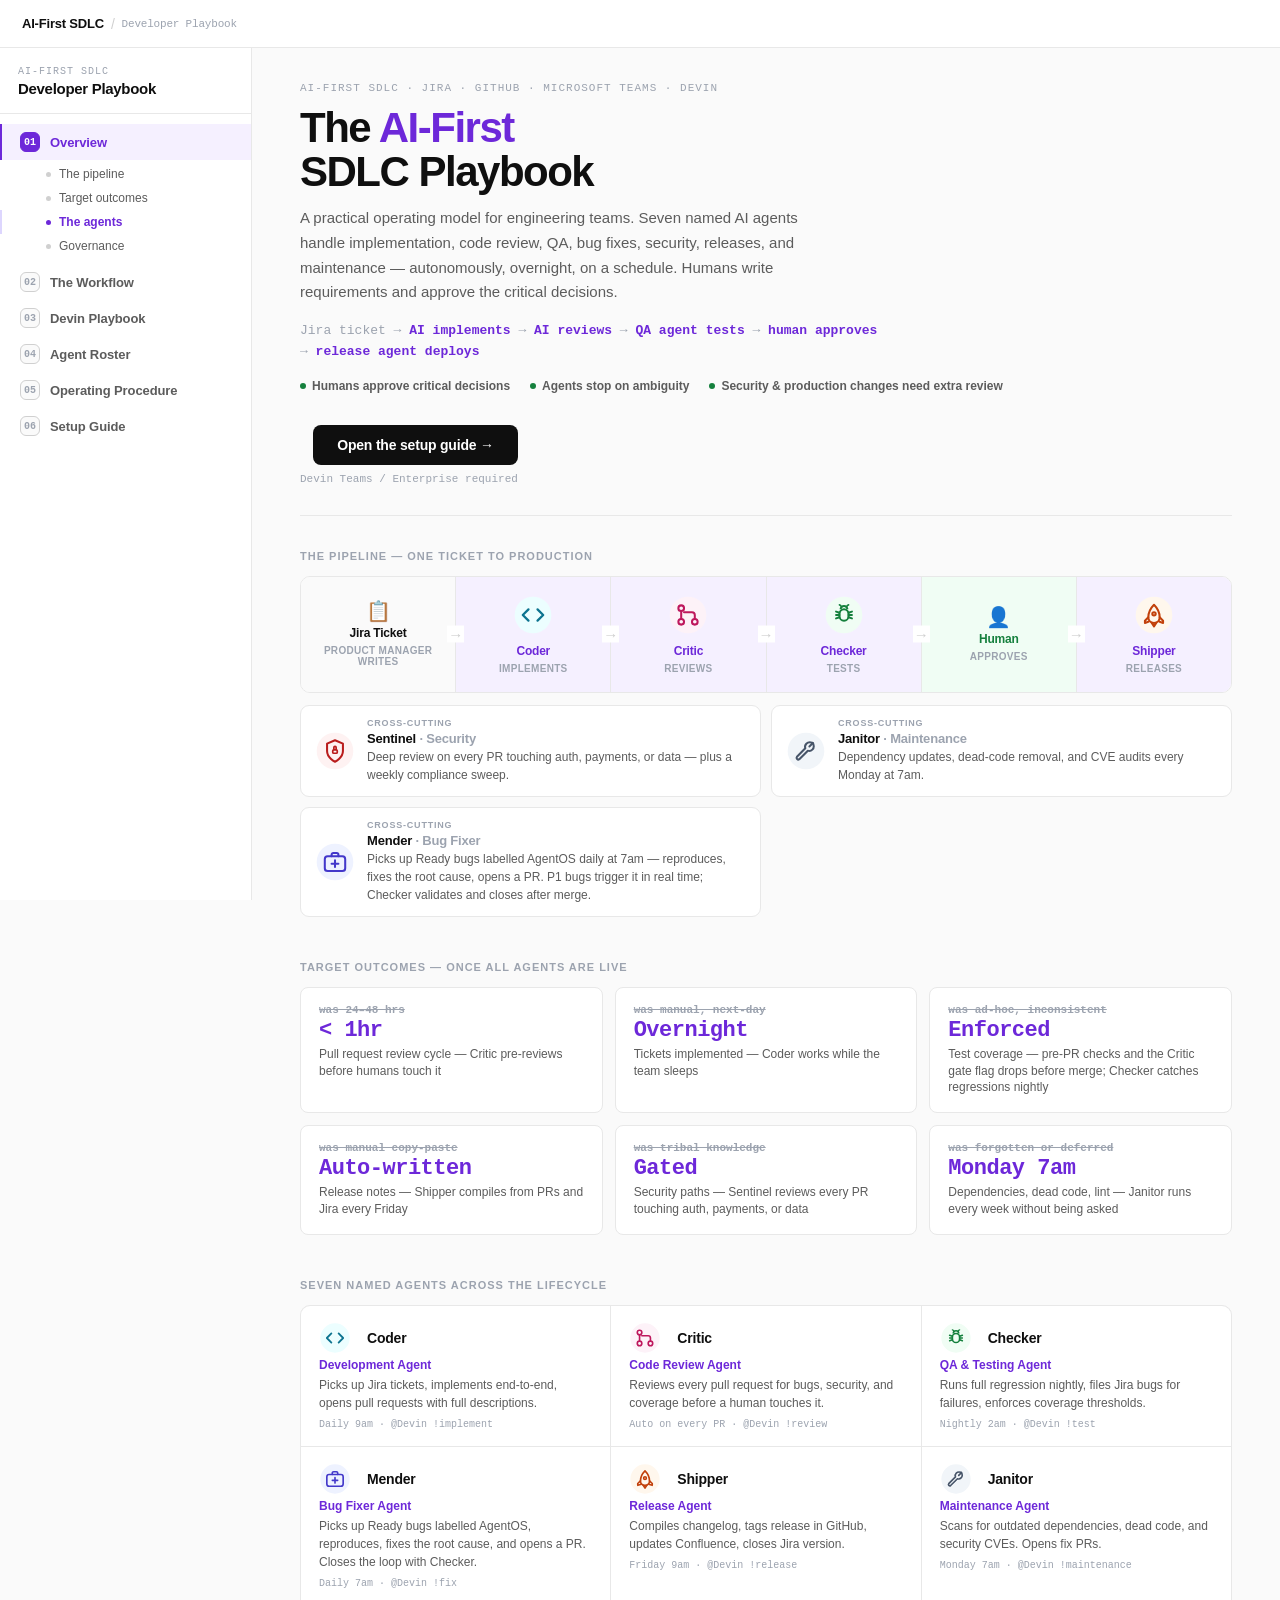
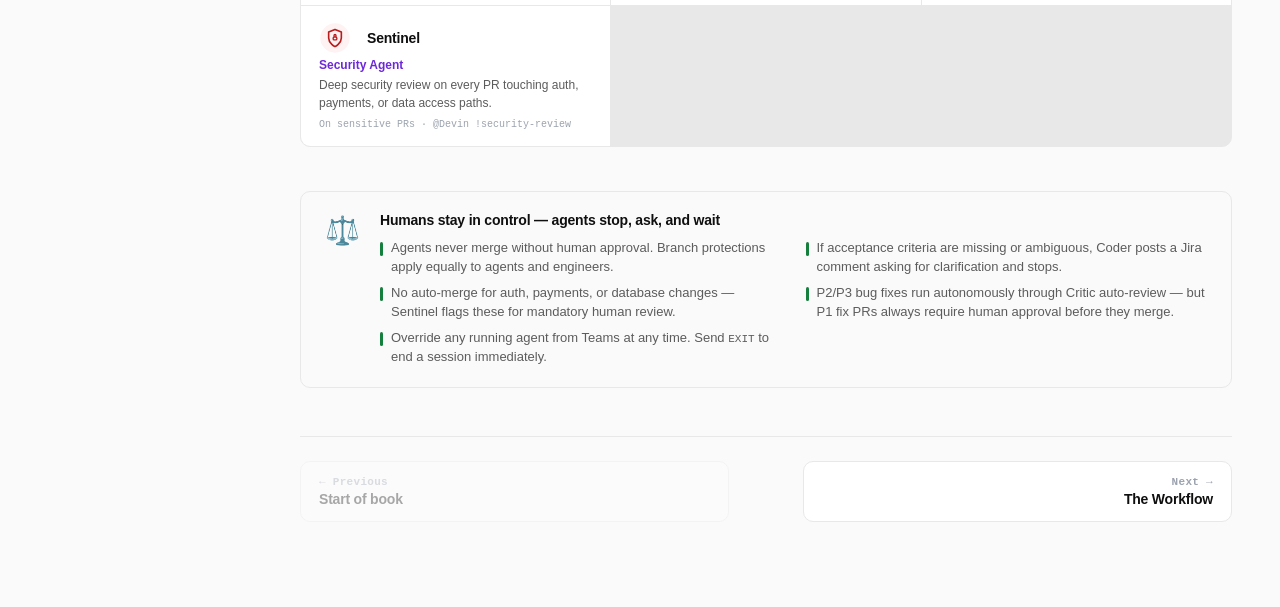
==== sdlc/index.html @ 621c5a63 "Add Mender bug-fixer agent and Checker Validator mode Adds a seventh named agent, Mender (Bug Fixer)" ====
<!DOCTYPE html>
<html lang="en">
<head>
<meta charset="utf-8">
<meta name="viewport" content="width=device-width, initial-scale=1">
<title>AI-First SDLC Playbook</title>
<meta name="description" content="AI-first SDLC playbook — a six-chapter operating guide with named AI agents: Coder, Critic, Checker, Mender, Shipper, Janitor, Sentinel. Powered by Devin and Devin Desktop (formerly Windsurf).">
<meta property="og:title" content="AI-First SDLC Playbook">
<meta property="og:type" content="website">
<meta name="theme-color" content="#0F0F0F">
<link rel="stylesheet" href="assets/book.css">
</head>
<body data-chapter="overview">
<nav class="topnav">
  <div class="topnav-inner">
    <a class="topnav-brand" href="index.html">AI-First SDLC <span class="topnav-sep">/</span> <span class="topnav-tag">Developer Playbook</span></a>
  </div>
</nav>
<aside class="booknav" id="booknav"></aside>

<main class="book-main">

  <!-- ── Hero ── -->
  <div class="lp-hero">
    <div>
      <div class="lp-eyebrow">AI-First SDLC · Jira · GitHub · Microsoft Teams · Devin</div>
      <h1 class="lp-h1">The <em>AI-First</em><br>SDLC Playbook</h1>
      <p class="lp-sub">A practical operating model for engineering teams. Seven named AI agents handle implementation, code review, QA, bug fixes, security, releases, and maintenance — autonomously, overnight, on a schedule. Humans write requirements and approve the critical decisions.</p>
      <p class="lp-flow-line">Jira ticket → <span>AI implements</span> → <span>AI reviews</span> → <span>QA agent tests</span> → <span>human approves</span> → <span>release agent deploys</span></p>
      <div class="lp-trust">
        <div class="lp-trust-item"><div class="lp-trust-dot"></div>Humans approve critical decisions</div>
        <div class="lp-trust-item"><div class="lp-trust-dot"></div>Agents stop on ambiguity</div>
        <div class="lp-trust-item"><div class="lp-trust-dot"></div>Security &amp; production changes need extra review</div>
      </div>
    </div>
    <div class="lp-hero-actions">
      <a class="lp-cta-primary" href="setup.html">Open the setup guide →</a>
      <div class="lp-cta-note">Devin Teams / Enterprise required</div>
    </div>
  </div>

  <!-- ── Pipeline ── -->
  <section class="book-section" id="pipeline" data-spy>
    <div class="lp-pipeline-head"><div class="lp-pipeline-label">The pipeline — one ticket to production</div></div>
    <div class="pipeline-flow">
      <div class="pf-node start"><div class="pf-emoji">📋</div><div class="pf-name">Jira Ticket</div><div class="pf-role">Product manager writes</div></div>
      <div class="pf-node agent highlight"><div class="pf-badge-wrap"><span class="agent-badge coder-badge" style="width: 40px; height: 40px;"><svg viewBox="0 0 24 24"><circle cx="12" cy="12" r="11" class="badge-bg"/><path d="M8 7 L3 12 L8 17 M16 7 L21 12 L16 17" stroke-width="2" stroke-linecap="round" stroke-linejoin="round" fill="none" class="badge-icon"/></svg></span></div><div class="pf-name">Coder</div><div class="pf-role">Implements</div></div>
      <div class="pf-node agent highlight"><div class="pf-badge-wrap"><span class="agent-badge critic-badge" style="width: 40px; height: 40px;"><svg viewBox="0 0 24 24"><circle cx="12" cy="12" r="11" class="badge-bg"/><circle cx="6" cy="6" r="2.5" class="badge-icon" fill="none" stroke-width="1.8"/><circle cx="6" cy="18" r="2.5" class="badge-icon" fill="none" stroke-width="1.8"/><circle cx="18" cy="18" r="2.5" class="badge-icon" fill="none" stroke-width="1.8"/><path d="M6 8.5 L6 15.5 M18 15.5 L18 12 A2.5 2.5 0 0 0 15.5 9.5 L8.5 9.5" stroke-width="1.8" stroke-linecap="round" stroke-linejoin="round" fill="none" class="badge-icon"/></svg></span></div><div class="pf-name">Critic</div><div class="pf-role">Reviews</div></div>
      <div class="pf-node agent highlight"><div class="pf-badge-wrap"><span class="agent-badge checker-badge" style="width: 40px; height: 40px;"><svg viewBox="0 0 24 24"><circle cx="12" cy="12" r="11" class="badge-bg"/><rect x="8" y="7" width="8" height="10" rx="4" stroke-width="1.8" fill="none" class="badge-icon"/><path d="M9 7 A3 3 0 0 1 15 7" stroke-width="1.8" fill="none" class="badge-icon"/><path d="M5 9 L8 10 M5 12 L8 12 M5 15 L8 14 M19 9 L16 10 M19 12 L16 12 M19 15 L16 14" stroke-width="1.8" stroke-linecap="round" class="badge-icon"/><path d="M10 5 C9 3, 8 3, 8 3 M14 5 C15 3, 16 3, 16 3" stroke-width="1.5" stroke-linecap="round" class="badge-icon"/></svg></span></div><div class="pf-name">Checker</div><div class="pf-role">Tests</div></div>
      <div class="pf-node human"><div class="pf-emoji">👤</div><div class="pf-name">Human</div><div class="pf-role">Approves</div></div>
      <div class="pf-node agent highlight"><div class="pf-badge-wrap"><span class="agent-badge shipper-badge" style="width: 40px; height: 40px;"><svg viewBox="0 0 24 24"><circle cx="12" cy="12" r="11" class="badge-bg"/><path d="M12 3 C15 6, 17 10, 17 14 C17 17, 15 19, 12 19 C9 19, 7 17, 7 14 C7 10, 9 6, 12 3 Z" stroke-width="1.8" stroke-linecap="round" stroke-linejoin="round" fill="none" class="badge-icon"/><path d="M7 14 L4 17 L4 19 L7 18 M17 14 L20 17 L20 19 L17 18" stroke-width="1.8" stroke-linecap="round" stroke-linejoin="round" fill="none" class="badge-icon"/><circle cx="12" cy="11" r="1.5" stroke-width="1.8" fill="none" class="badge-icon"/><path d="M10 19 L12 22 L14 19" stroke-width="1.8" stroke-linecap="round" stroke-linejoin="round" fill="none" class="badge-icon"/></svg></span></div><div class="pf-name">Shipper</div><div class="pf-role">Releases</div></div>
    </div>
    <div class="lp-cross-grid">
      <div class="lp-cross-card">
        <div class="lp-cross-badge-wrap"><span class="agent-badge sentinel-badge" style="width: 40px; height: 40px;"><svg viewBox="0 0 24 24"><circle cx="12" cy="12" r="11" class="badge-bg"/><path d="M12 21.5 C12 21.5, 19 18, 19 12 L19 5.5 L12 2.5 L5 5.5 L5 12 C5 18, 12 21.5, 12 21.5 Z" stroke-width="1.8" stroke-linecap="round" stroke-linejoin="round" fill="none" class="badge-icon"/><rect x="10" y="11" width="4" height="3" rx="1" stroke-width="1.5" fill="none" class="badge-icon"/><path d="M11 11 L11 9 A1 1 0 0 1 13 9 L13 11" stroke-width="1.5" fill="none" class="badge-icon"/></svg></span></div>
        <div>
          <div class="lp-cross-tag">Cross-cutting</div>
          <div class="lp-cross-name">Sentinel <span>· Security</span></div>
          <div class="lp-cross-desc">Deep review on every PR touching auth, payments, or data — plus a weekly compliance sweep.</div>
        </div>
      </div>
      <div class="lp-cross-card">
        <div class="lp-cross-badge-wrap"><span class="agent-badge janitor-badge" style="width: 40px; height: 40px;"><svg viewBox="0 0 24 24"><circle cx="12" cy="12" r="11" class="badge-bg"/><path d="M18.4 5.6 a4.3 4.3 0 0 0 -6.1 0 c-1.1 1.1 -1.4 2.7 -0.9 4 L4 17.1 a1.5 1.5 0 0 0 2.1 2.1 l7.5 -7.5 c1.3 0.5 2.9 0.2 4 -0.9 a4.3 4.3 0 0 0 0 -6.1 Z" stroke-width="1.8" stroke-linecap="round" stroke-linejoin="round" fill="none" class="badge-icon"/><path d="M15 8 L18 5" stroke-width="1.8" stroke-linecap="round" class="badge-icon"/></svg></span></div>
        <div>
          <div class="lp-cross-tag">Cross-cutting</div>
          <div class="lp-cross-name">Janitor <span>· Maintenance</span></div>
          <div class="lp-cross-desc">Dependency updates, dead-code removal, and CVE audits every Monday at 7am.</div>
        </div>
      </div>
      <div class="lp-cross-card">
        <div class="lp-cross-badge-wrap"><span class="agent-badge mender-badge" style="width: 40px; height: 40px;"><svg viewBox="0 0 24 24"><circle cx="12" cy="12" r="11" class="badge-bg"/><rect x="3" y="7" width="18" height="13" rx="2.5" stroke-width="1.8" fill="none" class="badge-icon"/><path d="M9 7 V5.5 A1.5 1.5 0 0 1 10.5 4 L13.5 4 A1.5 1.5 0 0 1 15 5.5 V7" stroke-width="1.8" fill="none" stroke-linecap="round" stroke-linejoin="round" class="badge-icon"/><path d="M12 10.5 V16.5 M9 13.5 H15" stroke-width="1.8" stroke-linecap="round" class="badge-icon"/></svg></span></div>
        <div>
          <div class="lp-cross-tag">Cross-cutting</div>
          <div class="lp-cross-name">Mender <span>· Bug Fixer</span></div>
          <div class="lp-cross-desc">Picks up Ready bugs labelled AgentOS daily at 7am — reproduces, fixes the root cause, opens a PR. P1 bugs trigger it in real time; Checker validates and closes after merge.</div>
        </div>
      </div>
    </div>
  </section>

  <!-- ── Outcomes ── -->
  <section class="book-section" id="outcomes" data-spy>
    <div class="lp-section-head"><div class="lp-section-label">Target outcomes — once all agents are live</div></div>
    <div class="lp-outcomes">
      <div class="outcome-card"><div class="outcome-delta">was 24–48 hrs</div><div class="outcome-val">&lt; 1hr</div><div class="outcome-lbl">Pull request review cycle — Critic pre-reviews before humans touch it</div></div>
      <div class="outcome-card"><div class="outcome-delta">was manual, next-day</div><div class="outcome-val">Overnight</div><div class="outcome-lbl">Tickets implemented — Coder works while the team sleeps</div></div>
      <div class="outcome-card"><div class="outcome-delta">was ad-hoc, inconsistent</div><div class="outcome-val">Enforced</div><div class="outcome-lbl">Test coverage — pre-PR checks and the Critic gate flag drops before merge; Checker catches regressions nightly</div></div>
      <div class="outcome-card"><div class="outcome-delta">was manual copy-paste</div><div class="outcome-val">Auto-written</div><div class="outcome-lbl">Release notes — Shipper compiles from PRs and Jira every Friday</div></div>
      <div class="outcome-card"><div class="outcome-delta">was tribal knowledge</div><div class="outcome-val">Gated</div><div class="outcome-lbl">Security paths — Sentinel reviews every PR touching auth, payments, or data</div></div>
      <div class="outcome-card"><div class="outcome-delta">was forgotten or deferred</div><div class="outcome-val">Monday 7am</div><div class="outcome-lbl">Dependencies, dead code, lint — Janitor runs every week without being asked</div></div>
    </div>
  </section>

  <!-- ── Agent map ── -->
  <section class="book-section" id="agents-map" data-spy>
    <div class="lp-section-head"><div class="lp-section-label">Seven named agents across the lifecycle</div></div>
    <div class="lp-agent-grid">
      <a class="lp-agent-card" href="agents.html#coder"><div class="lac-top" style="display:flex;align-items:center"><span class="agent-badge coder-badge" style="width:32px;height:32px;margin-right:8px"><svg viewBox="0 0 24 24"><circle cx="12" cy="12" r="11" class="badge-bg"/><path d="M8 7 L3 12 L8 17 M16 7 L21 12 L16 17" stroke-width="2" stroke-linecap="round" stroke-linejoin="round" fill="none" class="badge-icon"/></svg></span><span class="lac-name">Coder</span></div><div class="lac-role">Development Agent</div><div class="lac-desc">Picks up Jira tickets, implements end-to-end, opens pull requests with full descriptions.</div><div class="lac-trigger">Daily 9am · @Devin !implement</div></a>
      <a class="lp-agent-card" href="agents.html#critic"><div class="lac-top" style="display:flex;align-items:center"><span class="agent-badge critic-badge" style="width:32px;height:32px;margin-right:8px"><svg viewBox="0 0 24 24"><circle cx="12" cy="12" r="11" class="badge-bg"/><circle cx="6" cy="6" r="2.5" class="badge-icon" fill="none" stroke-width="1.8"/><circle cx="6" cy="18" r="2.5" class="badge-icon" fill="none" stroke-width="1.8"/><circle cx="18" cy="18" r="2.5" class="badge-icon" fill="none" stroke-width="1.8"/><path d="M6 8.5 L6 15.5 M18 15.5 L18 12 A2.5 2.5 0 0 0 15.5 9.5 L8.5 9.5" stroke-width="1.8" stroke-linecap="round" stroke-linejoin="round" fill="none" class="badge-icon"/></svg></span><span class="lac-name">Critic</span></div><div class="lac-role">Code Review Agent</div><div class="lac-desc">Reviews every pull request for bugs, security, and coverage before a human touches it.</div><div class="lac-trigger">Auto on every PR · @Devin !review</div></a>
      <a class="lp-agent-card" href="agents.html#checker"><div class="lac-top" style="display:flex;align-items:center"><span class="agent-badge checker-badge" style="width:32px;height:32px;margin-right:8px"><svg viewBox="0 0 24 24"><circle cx="12" cy="12" r="11" class="badge-bg"/><rect x="8" y="7" width="8" height="10" rx="4" stroke-width="1.8" fill="none" class="badge-icon"/><path d="M9 7 A3 3 0 0 1 15 7" stroke-width="1.8" fill="none" class="badge-icon"/><path d="M5 9 L8 10 M5 12 L8 12 M5 15 L8 14 M19 9 L16 10 M19 12 L16 12 M19 15 L16 14" stroke-width="1.8" stroke-linecap="round" class="badge-icon"/><path d="M10 5 C9 3, 8 3, 8 3 M14 5 C15 3, 16 3, 16 3" stroke-width="1.5" stroke-linecap="round" class="badge-icon"/></svg></span><span class="lac-name">Checker</span></div><div class="lac-role">QA &amp; Testing Agent</div><div class="lac-desc">Runs full regression nightly, files Jira bugs for failures, enforces coverage thresholds.</div><div class="lac-trigger">Nightly 2am · @Devin !test</div></a>
      <a class="lp-agent-card" href="agents.html#mender"><div class="lac-top" style="display:flex;align-items:center"><span class="agent-badge mender-badge" style="width:32px;height:32px;margin-right:8px"><svg viewBox="0 0 24 24"><circle cx="12" cy="12" r="11" class="badge-bg"/><rect x="3" y="7" width="18" height="13" rx="2.5" stroke-width="1.8" fill="none" class="badge-icon"/><path d="M9 7 V5.5 A1.5 1.5 0 0 1 10.5 4 L13.5 4 A1.5 1.5 0 0 1 15 5.5 V7" stroke-width="1.8" fill="none" stroke-linecap="round" stroke-linejoin="round" class="badge-icon"/><path d="M12 10.5 V16.5 M9 13.5 H15" stroke-width="1.8" stroke-linecap="round" class="badge-icon"/></svg></span><span class="lac-name">Mender</span></div><div class="lac-role">Bug Fixer Agent</div><div class="lac-desc">Picks up Ready bugs labelled AgentOS, reproduces, fixes the root cause, and opens a PR. Closes the loop with Checker.</div><div class="lac-trigger">Daily 7am · @Devin !fix</div></a>
      <a class="lp-agent-card" href="agents.html#shipper"><div class="lac-top" style="display:flex;align-items:center"><span class="agent-badge shipper-badge" style="width:32px;height:32px;margin-right:8px"><svg viewBox="0 0 24 24"><circle cx="12" cy="12" r="11" class="badge-bg"/><path d="M12 3 C15 6, 17 10, 17 14 C17 17, 15 19, 12 19 C9 19, 7 17, 7 14 C7 10, 9 6, 12 3 Z" stroke-width="1.8" stroke-linecap="round" stroke-linejoin="round" fill="none" class="badge-icon"/><path d="M7 14 L4 17 L4 19 L7 18 M17 14 L20 17 L20 19 L17 18" stroke-width="1.8" stroke-linecap="round" stroke-linejoin="round" fill="none" class="badge-icon"/><circle cx="12" cy="11" r="1.5" stroke-width="1.8" fill="none" class="badge-icon"/><path d="M10 19 L12 22 L14 19" stroke-width="1.8" stroke-linecap="round" stroke-linejoin="round" fill="none" class="badge-icon"/></svg></span><span class="lac-name">Shipper</span></div><div class="lac-role">Release Agent</div><div class="lac-desc">Compiles changelog, tags release in GitHub, updates Confluence, closes Jira version.</div><div class="lac-trigger">Friday 9am · @Devin !release</div></a>
      <a class="lp-agent-card" href="agents.html#janitor"><div class="lac-top" style="display:flex;align-items:center"><span class="agent-badge janitor-badge" style="width:32px;height:32px;margin-right:8px"><svg viewBox="0 0 24 24"><circle cx="12" cy="12" r="11" class="badge-bg"/><path d="M18.4 5.6 a4.3 4.3 0 0 0 -6.1 0 c-1.1 1.1 -1.4 2.7 -0.9 4 L4 17.1 a1.5 1.5 0 0 0 2.1 2.1 l7.5 -7.5 c1.3 0.5 2.9 0.2 4 -0.9 a4.3 4.3 0 0 0 0 -6.1 Z" stroke-width="1.8" stroke-linecap="round" stroke-linejoin="round" fill="none" class="badge-icon"/><path d="M15 8 L18 5" stroke-width="1.8" stroke-linecap="round" class="badge-icon"/></svg></span><span class="lac-name">Janitor</span></div><div class="lac-role">Maintenance Agent</div><div class="lac-desc">Scans for outdated dependencies, dead code, and security CVEs. Opens fix PRs.</div><div class="lac-trigger">Monday 7am · @Devin !maintenance</div></a>
      <a class="lp-agent-card" href="agents.html#sentinel"><div class="lac-top" style="display:flex;align-items:center"><span class="agent-badge sentinel-badge" style="width:32px;height:32px;margin-right:8px"><svg viewBox="0 0 24 24"><circle cx="12" cy="12" r="11" class="badge-bg"/><path d="M12 21.5 C12 21.5, 19 18, 19 12 L19 5.5 L12 2.5 L5 5.5 L5 12 C5 18, 12 21.5, 12 21.5 Z" stroke-width="1.8" stroke-linecap="round" stroke-linejoin="round" fill="none" class="badge-icon"/><rect x="10" y="11" width="4" height="3" rx="1" stroke-width="1.5" fill="none" class="badge-icon"/><path d="M11 11 L11 9 A1 1 0 0 1 13 9 L13 11" stroke-width="1.5" fill="none" class="badge-icon"/></svg></span><span class="lac-name">Sentinel</span></div><div class="lac-role">Security Agent</div><div class="lac-desc">Deep security review on every PR touching auth, payments, or data access paths.</div><div class="lac-trigger">On sensitive PRs · @Devin !security-review</div></a>
    </div>
  </section>

  <!-- ── Governance ── -->
  <section class="book-section" id="governance" data-spy>
    <div class="lp-governance">
      <div class="lp-gov-icon">⚖️</div>
      <div>
        <div class="lp-gov-title">Humans stay in control — agents stop, ask, and wait</div>
        <div class="lp-gov-items">
          <div class="lp-gov-item"><div class="gov-pip"></div><span>Agents never merge without human approval. Branch protections apply equally to agents and engineers.</span></div>
          <div class="lp-gov-item"><div class="gov-pip"></div><span>If acceptance criteria are missing or ambiguous, Coder posts a Jira comment asking for clarification and stops.</span></div>
          <div class="lp-gov-item"><div class="gov-pip"></div><span>No auto-merge for auth, payments, or database changes — Sentinel flags these for mandatory human review.</span></div>
          <div class="lp-gov-item"><div class="gov-pip"></div><span>P2/P3 bug fixes run autonomously through Critic auto-review — but P1 fix PRs always require human approval before they merge.</span></div>
          <div class="lp-gov-item"><div class="gov-pip"></div><span>Override any running agent from Teams at any time. Send <code style="font-family:monospace;font-size:11px">EXIT</code> to end a session immediately.</span></div>
        </div>
      </div>
    </div>
  </section>

  <footer class="prevnext" id="prevnext"></footer>
</main>

<script src="assets/nav.js"></script>
<script>
  window.BOOK_SUBNAV = [
    { id:'pipeline',   label:'The pipeline' },
    { id:'outcomes',   label:'Target outcomes' },
    { id:'agents-map', label:'The agents' },
    { id:'governance', label:'Governance' },
  ];
  mountBook();
</script>
</body>
</html>
---- sdlc/assets/book.css ----
/* ══════════════════════════════════════════════════════════
   AI-First SDLC — shared book stylesheet
   Layout: fixed top bar + left sidebar TOC + content + prev/next
══════════════════════════════════════════════════════════ */
*,*::before,*::after{box-sizing:border-box;margin:0;padding:0}

:root{
  --bg:#FAFAFA; --surface:#FFFFFF; --border:#E8E8E8; --border-mid:#D0D0D0;
  --text:#0F0F0F; --text-2:#5C5C5C; --text-3:#9CA3AF;
  --mono:'SF Mono','Fira Code',ui-monospace,monospace;
  --ink:#0F172A;
  --ai-accent:#6D28D9; --ai-accent-bg:#F5F0FF; --ai-accent-border:#DDD6FE;
  --purple:#6D28D9; --purple-bg:#F5F0FF; --purple-border:#DDD6FE;
  --green:#15803D; --green-bg:#F0FDF4; --green-border:#BBF7D0;
  --red:#B91C1C; --red-bg:#FEF2F2; --red-border:#FECACA;
  --amber:#B45309; --amber-bg:#FFFBEB; --amber-border:#FDE68A;
  --teal:#0D7490; --teal-bg:#F0FDFA; --teal-border:#99F6E4;
  --orange:#C2410C; --orange-bg:#FFF7ED; --orange-border:#FED7AA;
  --blue:#1D4ED8; --blue-bg:#EFF6FF; --blue-border:#BFDBFE;
  --sop:#0F172A; --sop-bg:#F8FAFC; --sop-border:#E2E8F0;
  --sidebar-w:252px;
}
body{font-family:-apple-system,BlinkMacSystemFont,'Inter','Segoe UI',sans-serif;background:var(--bg);color:var(--text);-webkit-font-smoothing:antialiased}

/* ── Top bar ── */
.topnav{position:fixed;top:0;left:0;right:0;height:48px;background:var(--surface);border-bottom:1px solid var(--border);z-index:200;display:flex;align-items:center}
.topnav-inner{width:100%;padding:0 22px;display:flex;align-items:center;justify-content:space-between}
.topnav-brand{font-size:13px;font-weight:800;color:var(--text);letter-spacing:-0.2px;display:flex;align-items:center;gap:7px;text-decoration:none}
.topnav-sep{color:var(--border-mid);font-weight:300;font-size:14px}
.topnav-tag{font-size:11px;font-weight:500;color:var(--text-3);font-family:var(--mono)}
.topnav-cta{font-size:12px;font-weight:700;color:#fff;background:var(--text);text-decoration:none;padding:7px 16px;border-radius:7px;letter-spacing:-0.1px;transition:background .15s}
.topnav-cta:hover{background:#2D2D2D}

/* ── Left sidebar TOC ── */
.booknav{position:fixed;top:48px;left:0;bottom:0;width:var(--sidebar-w);background:var(--surface);border-right:1px solid var(--border);overflow-y:auto;padding:18px 0 48px;z-index:90}
.bn-head{padding:0 18px 16px;border-bottom:1px solid var(--border);margin-bottom:10px}
.bn-eyebrow{font-size:10px;font-family:var(--mono);color:var(--text-3);letter-spacing:1px;text-transform:uppercase}
.bn-title{font-size:15px;font-weight:800;color:var(--text);margin-top:3px;letter-spacing:-0.3px}
.bn-chapter{display:flex;align-items:center;gap:10px;padding:8px 18px;text-decoration:none;border-left:2px solid transparent;transition:background .1s}
.bn-chapter:hover{background:var(--bg)}
.bn-chapter.active{background:var(--ai-accent-bg);border-left-color:var(--ai-accent)}
.bn-num{width:20px;height:20px;border-radius:6px;background:var(--bg);border:1px solid var(--border-mid);display:flex;align-items:center;justify-content:center;font-size:10px;font-weight:800;font-family:var(--mono);color:var(--text-3);flex-shrink:0}
.bn-chapter.active .bn-num{background:var(--ai-accent);border-color:var(--ai-accent);color:#fff}
.bn-name{font-size:13px;font-weight:600;color:var(--text-2);letter-spacing:-0.1px}
.bn-chapter.active .bn-name{color:var(--ai-accent);font-weight:700}
.bn-sub{padding:2px 0 6px}
.bn-subitem{display:flex;align-items:center;gap:8px;padding:5px 18px 5px 44px;text-decoration:none;font-size:12px;color:var(--text-2);border-left:2px solid transparent;transition:background .1s}
.bn-subitem:hover{background:var(--bg);color:var(--text)}
.bn-subitem.active{color:var(--ai-accent);font-weight:700;border-left-color:var(--ai-accent-border)}
.bn-sub-dot{width:5px;height:5px;border-radius:50%;background:var(--border-mid);flex-shrink:0}
.bn-subitem.active .bn-sub-dot{background:var(--ai-accent)}

/* ── Main content ── */
.book-main{margin-left:var(--sidebar-w);padding:74px 48px 80px;max-width:calc(var(--sidebar-w) + 940px)}

.chapter-header{margin-bottom:34px;padding-bottom:24px;border-bottom:2px solid var(--border)}
.chapter-eyebrow{font-size:11px;font-family:var(--mono);color:var(--text-3);letter-spacing:1px;text-transform:uppercase;margin-bottom:10px}
.chapter-title{font-size:34px;font-weight:900;letter-spacing:-1px;line-height:1.02;color:var(--text)}
.chapter-title em{font-style:normal;color:var(--ai-accent)}
.chapter-sub{font-size:15px;color:var(--text-2);margin-top:10px;line-height:1.6;max-width:620px}

.book-section{scroll-margin-top:64px;margin-bottom:44px}
.bs-label{display:flex;align-items:center;gap:14px;margin-bottom:16px}
.bs-label-line{flex:1;height:1px;background:var(--border)}
.bs-label-text{font-size:11px;font-weight:800;letter-spacing:1px;text-transform:uppercase;color:var(--text-3);white-space:nowrap}

/* ── Prev/Next footer ── */
.prevnext{display:flex;gap:14px;margin-top:48px;padding-top:24px;border-top:1px solid var(--border)}
.pn-link{flex:1;display:flex;flex-direction:column;gap:3px;padding:14px 18px;border:1px solid var(--border);border-radius:10px;background:var(--surface);text-decoration:none;transition:all .12s;max-width:46%}
.pn-link:hover{border-color:var(--border-mid);background:var(--bg)}
.pn-link.next{margin-left:auto;text-align:right;align-items:flex-end}
.pn-dir{font-size:11px;font-weight:700;font-family:var(--mono);color:var(--text-3);letter-spacing:.3px}
.pn-name{font-size:14px;font-weight:800;color:var(--text);letter-spacing:-0.2px}
.pn-link.disabled{opacity:.35;pointer-events:none}

/* ══ Overview: hero ══ */
.lp-hero{padding:8px 0 30px;border-bottom:1px solid var(--border);margin-bottom:34px;display:flex;align-items:flex-end;justify-content:space-between;gap:32px;flex-wrap:wrap}
.lp-eyebrow{font-size:11px;font-family:var(--mono);color:var(--text-3);letter-spacing:1px;text-transform:uppercase;margin-bottom:12px}
.lp-h1{font-size:42px;font-weight:900;letter-spacing:-1.5px;line-height:1.05;color:var(--text)}
.lp-h1 em{font-style:normal;color:var(--ai-accent)}
.lp-sub{font-size:15px;color:var(--text-2);margin-top:12px;line-height:1.65;max-width:540px}
.lp-flow-line{font-size:13px;font-family:var(--mono);color:var(--text-3);margin-top:16px;line-height:1.6;max-width:580px}
.lp-flow-line span{color:var(--ai-accent);font-weight:700}
.lp-trust{display:flex;flex-wrap:wrap;gap:8px 20px;margin-top:16px}
.lp-trust-item{display:flex;align-items:center;gap:6px;font-size:12px;font-weight:600;color:var(--text-2)}
.lp-trust-dot{width:6px;height:6px;border-radius:50%;background:var(--green);flex-shrink:0}
.lp-hero-actions{display:flex;flex-direction:column;align-items:flex-end;gap:8px;flex-shrink:0}
.lp-cta-primary{display:inline-flex;align-items:center;gap:8px;font-size:14px;font-weight:800;color:#fff;background:var(--text);text-decoration:none;padding:12px 24px;border-radius:8px;letter-spacing:-0.2px;transition:background .15s;white-space:nowrap}
.lp-cta-primary:hover{background:#2D2D2D}
.lp-cta-note{font-size:11px;color:var(--text-3);font-family:var(--mono)}

/* ══ Pipeline ══ */
.lp-pipeline{margin-bottom:36px}
.lp-pipeline-head{margin-bottom:14px}
.lp-pipeline-label{font-size:11px;font-weight:800;letter-spacing:1px;text-transform:uppercase;color:var(--text-3)}
.pipeline-flow{display:flex;align-items:stretch;border:1px solid var(--border);border-radius:10px;background:var(--surface);overflow:hidden}
.pf-node{flex:1 1 0;display:flex;flex-direction:column;align-items:center;justify-content:center;gap:5px;padding:18px 10px;min-width:0;text-align:center;position:relative}
.pf-node:not(:last-child)::after{content:'→';position:absolute;right:-9px;top:50%;transform:translateY(-50%);font-size:15px;color:var(--border-mid);z-index:1;background:var(--surface);padding:0 1px}
.pf-node.start{background:var(--bg);border-right:1px solid var(--border)}
.pf-node.agent{border-right:1px solid var(--border)}
.pf-node.agent:last-child{border-right:none}
.pf-node.human{background:var(--green-bg);border-right:1px solid var(--border)}
.pf-emoji{font-size:20px;line-height:1}
.pf-name{font-size:12px;font-weight:800;color:var(--text);letter-spacing:-0.2px}
.pf-node.highlight .pf-name{color:var(--ai-accent)}
.pf-node.human .pf-name{color:var(--green)}
.pf-node.highlight{background:var(--ai-accent-bg)}
.pf-role{font-size:10px;color:var(--text-3);font-weight:600;letter-spacing:.3px;text-transform:uppercase}
@media(max-width:680px){.pipeline-flow{overflow-x:auto}.pf-node{flex:0 0 auto;min-width:104px}}

/* cross-cutting cards */
.lp-cross-grid{display:grid;grid-template-columns:1fr 1fr;gap:10px;margin-top:12px}
@media(max-width:640px){.lp-cross-grid{grid-template-columns:1fr}}
.lp-cross-card{display:flex;gap:12px;align-items:center;padding:12px 14px;background:var(--surface);border:1px solid var(--border);border-radius:9px}
.lp-cross-emoji{font-size:20px;line-height:1.1;flex-shrink:0}
.lp-cross-tag{font-size:9px;font-weight:800;letter-spacing:.8px;text-transform:uppercase;color:var(--text-3);margin-bottom:3px}
.lp-cross-name{font-size:13px;font-weight:800;color:var(--text);letter-spacing:-0.2px}
.lp-cross-name span{color:var(--text-3);font-weight:600}
.lp-cross-desc{font-size:12px;color:var(--text-2);line-height:1.5;margin-top:2px}

/* ══ Outcomes ══ */
.lp-section-head{margin-bottom:14px}
.lp-section-label{font-size:11px;font-weight:800;letter-spacing:1px;text-transform:uppercase;color:var(--text-3)}
.lp-outcomes{display:grid;grid-template-columns:repeat(3,1fr);gap:12px;margin-bottom:36px}
@media(max-width:720px){.lp-outcomes{grid-template-columns:1fr 1fr}}
.outcome-card{background:var(--surface);border:1px solid var(--border);border-radius:8px;padding:16px 18px}
.outcome-delta{font-size:11px;font-weight:700;font-family:var(--mono);color:var(--text-3);text-decoration:line-through;margin-bottom:4px}
.outcome-val{font-size:22px;font-weight:900;font-family:var(--mono);color:var(--ai-accent);letter-spacing:-0.5px;line-height:1}
.outcome-lbl{font-size:12px;color:var(--text-2);margin-top:4px;line-height:1.4}

/* ══ Agent map ══ */
.lp-agent-grid{display:grid;grid-template-columns:repeat(3,1fr);gap:1px;background:var(--border);border:1px solid var(--border);border-radius:10px;overflow:hidden;margin-bottom:36px}
@media(max-width:720px){.lp-agent-grid{grid-template-columns:1fr 1fr}}
.lp-agent-card{background:var(--surface);padding:16px 18px;display:flex;flex-direction:column;gap:4px;text-decoration:none}
.lp-agent-card:hover{background:var(--ai-accent-bg)}
.lac-top{display:flex;align-items:center;gap:8px}
.lac-emoji{font-size:18px}
.lac-name{font-size:14px;font-weight:800;color:var(--text);letter-spacing:-0.2px}
.lac-role{font-size:12px;font-weight:700;color:var(--ai-accent)}
.lac-desc{font-size:12px;color:var(--text-2);line-height:1.5}
.lac-trigger{font-size:10px;font-family:var(--mono);color:var(--text-3);margin-top:3px}

/* ══ Governance ══ */
.lp-governance{background:var(--bg);border:1px solid var(--border);border-radius:10px;padding:20px 24px;margin-bottom:8px;display:grid;grid-template-columns:auto 1fr;gap:20px;align-items:start}
.lp-gov-icon{font-size:28px;margin-top:2px}
.lp-gov-title{font-size:14px;font-weight:800;color:var(--text);margin-bottom:10px;letter-spacing:-0.2px}
.lp-gov-items{display:grid;grid-template-columns:1fr 1fr;gap:6px 24px}
@media(max-width:640px){.lp-gov-items{grid-template-columns:1fr}}
.lp-gov-item{display:flex;align-items:flex-start;gap:8px;font-size:13px;color:var(--text-2);line-height:1.5}
.gov-pip{width:3px;min-height:14px;background:var(--green);border-radius:2px;flex-shrink:0;margin-top:4px}

/* ══ Stats strip ══ */
.stats-strip{display:grid;grid-template-columns:repeat(4,1fr);background:var(--surface);border:1px solid var(--border);border-radius:10px;overflow:hidden;margin-bottom:30px}
@media(max-width:720px){.stats-strip{grid-template-columns:1fr 1fr}}
.stat-cell{padding:16px 20px;border-right:1px solid var(--border);position:relative}
.stat-cell:last-child{border-right:none}
.stat-cell::before{content:'';position:absolute;top:0;left:0;right:0;height:2px;background:transparent}
.stat-cell.hi::before{background:var(--hi-color)}
.stat-num{font-size:21px;font-weight:900;font-family:var(--mono);letter-spacing:-0.5px;color:var(--s-color,var(--text))}
.stat-lbl{font-size:11px;color:var(--text-3);margin-top:4px;line-height:1.4}

/* ══ Detail panels (workflow / devin) ══ */
.detail-panel{background:var(--surface);border:1px solid var(--border);border-radius:10px;overflow:hidden}
.detail-head{padding:20px 26px 16px;border-bottom:1px solid var(--border);display:flex;align-items:flex-start;justify-content:space-between;flex-wrap:wrap;gap:14px}
.detail-phase-eyebrow{font-size:10px;font-family:var(--mono);color:var(--text-3);letter-spacing:1px;text-transform:uppercase;margin-bottom:5px}
.detail-phase-name{font-size:19px;font-weight:800;letter-spacing:-0.4px}
.detail-phase-sub{font-size:12px;color:var(--text-2);margin-top:3px;line-height:1.5}
.mode-badge{display:inline-flex;align-items:center;gap:7px;padding:6px 12px;border-radius:6px;font-size:11px;font-weight:700;letter-spacing:.3px;text-transform:uppercase;flex-shrink:0;border:1px solid var(--border);background:var(--bg);color:var(--text-3)}
.badge-manual{background:var(--bg);color:var(--text-3)}
.badge-agent{background:var(--ai-accent-bg);color:var(--ai-accent);border-color:var(--ai-accent-border)}
.badge-collab{background:var(--green-bg);color:var(--green);border-color:var(--green-border)}
.badge-pip{width:6px;height:6px;border-radius:50%;background:currentColor}
.gains-row{display:flex;gap:6px;flex-wrap:wrap;padding:10px 26px;border-bottom:1px solid var(--border);background:var(--amber-bg)}
.gain-tag{font-size:11px;font-weight:700;font-family:var(--mono);padding:3px 8px;border-radius:4px;background:var(--surface);color:var(--amber);border:1px solid var(--amber-border)}
.detail-cols{display:grid;grid-template-columns:180px 1fr 1fr}
@media(max-width:760px){.detail-cols{grid-template-columns:1fr}}
.detail-col{padding:18px 22px;border-right:1px solid var(--border)}
.detail-col:last-child{border-right:none}
.col-head{font-size:10px;font-weight:800;letter-spacing:1.2px;text-transform:uppercase;color:var(--text-3);padding-bottom:10px;margin-bottom:14px;border-bottom:1px solid var(--border)}
.tool-list{display:flex;flex-direction:column;gap:8px}
.tool-item{display:flex;align-items:center;gap:10px;font-size:13px;font-weight:600}
.tool-pip{width:3px;height:16px;border-radius:2px;flex-shrink:0}
.pip-jira{background:#0052CC}.pip-confluence{background:#0065FF}.pip-github{background:#24292F}.pip-devin{background:var(--ai-accent)}.pip-other{background:var(--border-mid)}
.ruled-list{display:flex;flex-direction:column}
.ruled-item{display:flex;align-items:flex-start;gap:12px;padding:8px 0;border-bottom:1px solid var(--border);font-size:13px;line-height:1.55}
.ruled-item:last-child{border-bottom:none;padding-bottom:0}
.item-pip{width:3px;min-height:16px;border-radius:2px;flex-shrink:0;margin-top:4px}
.pip-neutral{background:var(--border-mid)}.pip-agent{background:var(--ai-accent)}.pip-human{background:var(--green)}.pip-pain{background:var(--red)}
.pain-text{color:var(--red)}

/* feature cards (devin) */
.feature-grid{display:grid;grid-template-columns:1fr 1fr}
@media(max-width:760px){.feature-grid{grid-template-columns:1fr}}
.feature-card{padding:20px 24px;border-right:1px solid var(--border);border-bottom:1px solid var(--border)}
.feature-card:nth-child(2n){border-right:none}
.feature-card-head{display:flex;align-items:center;gap:8px;margin-bottom:10px}
.feature-name{font-size:14px;font-weight:800;flex:1}
.feature-type-badge{font-size:10px;font-weight:700;padding:3px 7px;border-radius:4px;letter-spacing:.3px;text-transform:uppercase;white-space:nowrap;flex-shrink:0}
.type-integration{background:var(--blue-bg);color:var(--blue);border:1px solid var(--blue-border)}
.type-schedule{background:var(--ai-accent-bg);color:var(--ai-accent);border:1px solid var(--ai-accent-border)}
.type-automation{background:var(--orange-bg);color:var(--orange);border:1px solid var(--orange-border)}
.type-review{background:var(--green-bg);color:var(--green);border:1px solid var(--green-border)}
.type-skill{background:var(--teal-bg);color:var(--teal);border:1px solid var(--teal-border)}
.type-playbook{background:#FDF4FF;color:#7E22CE;border:1px solid #E9D5FF}
.type-knowledge{background:#F8FAFC;color:#475569;border:1px solid #CBD5E1}
.type-config{background:#F8FAFC;color:#475569;border:1px solid #CBD5E1}
.type-ask{background:var(--teal-bg);color:var(--teal);border:1px solid var(--teal-border)}
.type-windsurf{background:var(--green-bg);color:var(--green);border:1px solid var(--green-border)}
.type-triage{background:var(--amber-bg);color:var(--amber);border:1px solid var(--amber-border)}
.feature-doc-link{font-size:11px;color:var(--teal);font-family:var(--mono);text-decoration:none;margin-bottom:12px;display:inline-block}
.feature-doc-link:hover{text-decoration:underline}
.feature-section-label{font-size:10px;font-weight:700;letter-spacing:1px;text-transform:uppercase;color:var(--text-3);margin-bottom:7px}
.setup-steps{display:flex;flex-direction:column;gap:4px;margin-bottom:12px}
.setup-step{display:flex;align-items:flex-start;gap:8px;font-size:12px;line-height:1.5}
.step-num{font-family:var(--mono);font-size:10px;font-weight:700;color:var(--text-3);background:var(--bg);border:1px solid var(--border);border-radius:3px;padding:1px 5px;flex-shrink:0;margin-top:1px}
.example-block{background:var(--bg);border:1px solid var(--border);border-radius:6px;padding:10px 12px;font-size:11.5px;font-family:var(--mono);color:var(--text-2);line-height:1.6;white-space:pre-wrap;word-break:break-word}

/* ══ Agent roster ══ */
.roster-how{background:var(--blue-bg);border:1px solid var(--blue-border);border-radius:10px;padding:14px 20px;display:flex;align-items:flex-start;gap:12px;margin-bottom:20px}
.roster-how-icon{font-size:20px;flex-shrink:0;margin-top:1px}
.roster-how-text{font-size:12px;color:var(--blue);line-height:1.6}
.agent-panel{background:var(--surface);border:1px solid var(--border);border-radius:10px;overflow:hidden}
.agent-head{padding:20px 26px 18px;border-bottom:1px solid var(--border);display:flex;align-items:center;gap:18px;flex-wrap:wrap}
.agent-emoji-wrap{width:54px;height:54px;border-radius:14px;background:var(--blue-bg);border:1px solid var(--blue-border);display:flex;align-items:center;justify-content:center;font-size:25px;flex-shrink:0}
.agent-head-info{flex:1;min-width:200px}
.agent-eyebrow{font-size:10px;font-family:var(--mono);color:var(--text-3);letter-spacing:1px;text-transform:uppercase;margin-bottom:4px}
.agent-name{font-size:22px;font-weight:900;letter-spacing:-0.5px;color:var(--blue)}
.agent-role{font-size:13px;color:var(--text-2);margin-top:3px;font-weight:600}
.agent-meta{display:flex;gap:16px;flex-wrap:wrap;margin-top:10px}
.agent-meta-item{display:flex;align-items:center;gap:6px}
.meta-label{font-size:10px;font-weight:700;letter-spacing:.5px;text-transform:uppercase;color:var(--text-3)}
.meta-val{font-family:var(--mono);font-size:11px;font-weight:700;background:var(--blue-bg);color:var(--blue);border:1px solid var(--blue-border);padding:2px 7px;border-radius:4px}
.meta-val.teams{background:var(--purple-bg);color:var(--purple);border-color:var(--purple-border)}
.meta-val.phase{background:var(--bg);color:var(--text-2);border-color:var(--border)}
.agent-status-badge{display:inline-flex;align-items:center;gap:6px;padding:6px 12px;border-radius:6px;font-size:11px;font-weight:700;text-transform:uppercase;letter-spacing:.3px;flex-shrink:0;align-self:flex-start}
.status-active{background:var(--green-bg);color:var(--green);border:1px solid var(--green-border)}
.status-configure{background:var(--amber-bg);color:var(--amber);border:1px solid var(--amber-border)}
.agent-body{display:grid;grid-template-columns:1fr 1fr 230px}
@media(max-width:860px){.agent-body{grid-template-columns:1fr}}
.agent-col{padding:20px 24px;border-right:1px solid var(--border)}
.agent-col:last-child{border-right:none}
.agent-col-head{font-size:10px;font-weight:800;letter-spacing:1.2px;text-transform:uppercase;color:var(--text-3);padding-bottom:10px;margin-bottom:14px;border-bottom:1px solid var(--border)}
.job-item{display:flex;align-items:flex-start;gap:10px;padding:7px 0;border-bottom:1px solid var(--border);font-size:13px;line-height:1.5}
.job-item:last-child{border-bottom:none}
.job-pip{width:3px;height:16px;background:var(--blue);border-radius:2px;flex-shrink:0;margin-top:3px}
.setup-step-agent{display:flex;align-items:flex-start;gap:10px;padding:7px 0;border-bottom:1px solid var(--border);font-size:13px;line-height:1.5}
.setup-step-agent:last-child{border-bottom:none}
.step-num-lg{font-family:var(--mono);font-size:11px;font-weight:800;color:var(--surface);background:var(--blue);border-radius:4px;padding:2px 6px;flex-shrink:0;margin-top:1px}
.playbook-block{background:var(--bg);border:1px solid var(--border);border-radius:8px;padding:12px 14px;font-size:12px;font-family:var(--mono);color:var(--text-2);line-height:1.7;white-space:pre-wrap}
.pb-title{font-size:10px;font-weight:800;letter-spacing:1px;text-transform:uppercase;color:var(--text-3);margin-bottom:8px}

/* ══ SOP styles ══ */
.sop-doc{max-width:900px}
.sop-section-header{margin-bottom:24px;padding-bottom:16px;border-bottom:2px solid var(--sop-border)}
.sop-section-num{font-size:11px;font-family:var(--mono);font-weight:700;color:var(--text-3);letter-spacing:1.5px;text-transform:uppercase;margin-bottom:6px}
.sop-section-name{font-size:22px;font-weight:900;letter-spacing:-0.5px;color:var(--sop)}
.sop-section-desc{font-size:13px;color:var(--text-2);margin-top:5px;line-height:1.6;max-width:680px}
.sop-prose{font-size:13px;color:var(--text);line-height:1.7;margin-bottom:20px}
.sop-prose p{margin-bottom:10px}
.sop-h3{font-size:14px;font-weight:800;color:var(--sop);margin:20px 0 10px;padding-top:4px}
.sop-h4{font-size:12px;font-weight:800;color:var(--text-2);letter-spacing:.3px;text-transform:uppercase;margin:16px 0 8px}
.sop-table{width:100%;border-collapse:collapse;margin-bottom:24px;font-size:12.5px}
.sop-table th{font-size:10px;font-weight:800;letter-spacing:1px;text-transform:uppercase;color:var(--text-3);background:var(--sop-bg);padding:9px 14px;text-align:left;border:1px solid var(--sop-border)}
.sop-table td{padding:9px 14px;border:1px solid var(--sop-border);vertical-align:top;line-height:1.5;color:var(--text)}
.sop-table tr:nth-child(even) td{background:var(--sop-bg)}
.sop-table code{font-family:var(--mono);font-size:11px;background:var(--sop-bg);border:1px solid var(--sop-border);border-radius:3px;padding:1px 5px}
.sop-callout{border-radius:8px;padding:14px 16px;margin-bottom:16px;font-size:13px;line-height:1.6;display:flex;align-items:flex-start;gap:12px}
.sop-callout-icon{font-size:16px;flex-shrink:0;height:20.8px;display:flex;align-items:center;justify-content:center}
.sop-callout.info{background:var(--blue-bg);border:1px solid var(--blue-border);color:#1E3A8A}
.sop-callout.warning{background:var(--amber-bg);border:1px solid var(--amber-border);color:#78350F}
.sop-callout.tip{background:var(--green-bg);border:1px solid var(--green-border);color:#14532D}
.sop-callout code{font-family:var(--mono);font-size:11px;background:rgba(255,255,255,.55);border-radius:3px;padding:1px 5px}
.sop-rules-grid{display:grid;grid-template-columns:1fr 1fr;gap:12px;margin-bottom:20px}
@media(max-width:640px){.sop-rules-grid{grid-template-columns:1fr}}
.sop-rules-col{border-radius:8px;overflow:hidden;border:1px solid var(--border)}
.rules-col-head{padding:10px 16px;font-size:11px;font-weight:800;letter-spacing:1px;text-transform:uppercase;display:flex;align-items:center;gap:8px}
.rules-head-do{background:var(--green-bg);color:var(--green);border-bottom:1px solid var(--green-border)}
.rules-head-dont{background:var(--red-bg);color:var(--red);border-bottom:1px solid var(--red-border)}
.rules-item{display:flex;align-items:flex-start;gap:10px;padding:9px 16px;border-bottom:1px solid var(--border);font-size:12.5px;line-height:1.5;color:var(--text)}
.rules-item:last-child{border-bottom:none}
.rules-pip-do{width:3px;min-height:14px;background:var(--green);border-radius:2px;flex-shrink:0;margin-top:3px}
.rules-pip-dont{width:3px;min-height:14px;background:var(--red);border-radius:2px;flex-shrink:0;margin-top:3px}
.sop-checklist-group{margin-bottom:20px}
.checklist-group-title{font-size:11px;font-weight:800;letter-spacing:1px;text-transform:uppercase;color:var(--text-3);padding:8px 0;border-bottom:1px solid var(--border);margin-bottom:4px}
.checklist-item{display:flex;align-items:flex-start;gap:10px;padding:8px 0;border-bottom:1px solid var(--border);cursor:pointer}
.checklist-item:last-child{border-bottom:none}
.checklist-item input[type=checkbox]{width:15px;height:15px;flex-shrink:0;margin-top:2px;accent-color:var(--sop);pointer-events:none}
.checklist-item label{font-size:13px;line-height:1.5;cursor:pointer}
.checklist-item label code{font-family:var(--mono);font-size:11px;background:var(--sop-bg);border:1px solid var(--sop-border);border-radius:3px;padding:1px 5px}
.checklist-item.checked label{color:var(--text-3);text-decoration:line-through}
.cmd-group{margin-bottom:20px}
.cmd-table{display:grid;grid-template-columns:auto 1fr;gap:0;border:1px solid var(--border);border-radius:8px;overflow:hidden}
.cmd-row-key{font-family:var(--mono);font-size:12px;font-weight:700;color:var(--sop);background:var(--sop-bg);padding:9px 14px;border-bottom:1px solid var(--border);word-break:break-all}
.cmd-row-val{font-size:12.5px;color:var(--text);padding:9px 16px;border-bottom:1px solid var(--border);line-height:1.5}
.cmd-row-key:nth-last-child(-n+2),.cmd-row-val:nth-last-child(-n+2){border-bottom:none}

/* ══ Setup guide ══ */
.section{margin-bottom:56px;scroll-margin-top:64px}
.section-header{display:flex;align-items:flex-start;gap:16px;margin-bottom:26px;padding-bottom:18px;border-bottom:1px solid var(--border)}
.section-num{width:40px;height:40px;border-radius:10px;background:var(--ink);color:#fff;display:flex;align-items:center;justify-content:center;font-size:14px;font-weight:900;font-family:var(--mono);flex-shrink:0}
.section-header-text{flex:1}
.section-title{font-size:22px;font-weight:900;letter-spacing:-0.4px;color:var(--ink)}
.section-desc{font-size:13px;color:var(--text-2);margin-top:4px;line-height:1.6}
.section-time{display:inline-flex;align-items:center;gap:5px;font-size:11px;font-weight:700;font-family:var(--mono);color:var(--text-3);background:var(--bg);border:1px solid var(--border);border-radius:4px;padding:3px 8px;margin-top:8px}
.section-done-btn{display:inline-flex;align-items:center;gap:6px;font-size:11px;font-weight:700;padding:5px 12px;border-radius:5px;border:1px solid var(--border);background:var(--surface);color:var(--text-2);cursor:pointer;transition:all .15s;align-self:flex-start;flex-shrink:0}
.section-done-btn:hover{border-color:var(--green-border);background:var(--green-bg);color:var(--green)}
.section-done-btn.done{background:var(--green-bg);border-color:var(--green-border);color:var(--green)}
.subhead{font-size:15px;font-weight:800;color:var(--ink);margin:24px 0 14px;padding-top:4px}
.step{display:flex;align-items:flex-start;gap:14px;padding:14px 0;border-bottom:1px solid var(--border)}
.step:last-child{border-bottom:none}
.step .step-num{width:24px;height:24px;border-radius:6px;background:var(--ink);color:#fff;display:flex;align-items:center;justify-content:center;font-size:11px;font-weight:800;font-family:var(--mono);flex-shrink:0;margin-top:1px;border:none}
.step-body{flex:1}
.step-title{font-size:14px;font-weight:700;color:var(--ink);line-height:1.4}
.step-title code{font-family:var(--mono);font-size:12px;background:var(--bg);border:1px solid var(--border);border-radius:3px;padding:1px 5px;font-weight:400}
.step-title a{color:var(--blue);text-decoration:none}
.step-title a:hover{text-decoration:underline}
.step-desc{font-size:13px;color:var(--text-2);margin-top:4px;line-height:1.6}
.step-desc code{font-family:var(--mono);font-size:11px;background:var(--bg);border:1px solid var(--border);border-radius:3px;padding:1px 5px}
.step-desc a{color:var(--blue);text-decoration:none}
.step-desc a:hover{text-decoration:underline}
.code-wrap{position:relative;margin:10px 0 4px}
.code-block{background:#0F172A;border-radius:8px;padding:16px 18px;font-family:var(--mono);font-size:12.5px;line-height:1.7;color:#E2E8F0;overflow-x:auto;white-space:pre}
.code-block .cm{color:#64748B}
.code-block .kw{color:#7DD3FC}
.code-block .st{color:#86EFAC}
.code-block .hl{color:#FDE68A}
.code-block .nt{color:#F9A8D4}
.copy-btn{position:absolute;top:10px;right:10px;font-size:10px;font-weight:700;font-family:var(--mono);padding:4px 10px;border-radius:4px;border:1px solid rgba(255,255,255,.15);background:rgba(255,255,255,.08);color:#94A3B8;cursor:pointer;transition:all .15s;letter-spacing:.3px}
.copy-btn:hover{background:rgba(255,255,255,.15);color:#E2E8F0}
.copy-btn.copied{background:rgba(134,239,172,.15);color:#86EFAC;border-color:rgba(134,239,172,.3)}
.file-label{font-size:11px;font-family:var(--mono);font-weight:700;color:var(--text-3);background:var(--bg);border:1px solid var(--border);border-bottom:none;border-radius:6px 6px 0 0;padding:6px 14px;display:flex;align-items:center;gap:8px}
.file-label-dot{width:8px;height:8px;border-radius:50%;background:var(--border-mid)}
.file-block-wrap .code-block{border-radius:0 0 8px 8px;margin-top:0}
.callout{border-radius:8px;padding:14px 16px;margin:12px 0;font-size:13px;line-height:1.65;display:flex;align-items:flex-start;gap:12px}
.callout-icon{font-size:16px;flex-shrink:0;height:21.45px;display:flex;align-items:center;justify-content:center}
.callout.info{background:var(--blue-bg);border:1px solid var(--blue-border);color:#1E3A8A}
.callout.tip{background:var(--green-bg);border:1px solid var(--green-border);color:#14532D}
.callout.warn{background:var(--amber-bg);border:1px solid var(--amber-border);color:#78350F}
.callout.danger{background:var(--red-bg);border:1px solid var(--red-border);color:#7F1D1D}
.callout code{font-family:var(--mono);font-size:11px;background:rgba(255,255,255,.6);border-radius:3px;padding:1px 5px}
.prereq-list{display:flex;flex-direction:column;gap:0;border:1px solid var(--border);border-radius:8px;overflow:hidden;margin:14px 0}
.prereq-item{display:flex;align-items:flex-start;gap:12px;padding:12px 16px;border-bottom:1px solid var(--border);cursor:pointer;transition:background .1s}
.prereq-item:last-child{border-bottom:none}
.prereq-item:hover{background:var(--bg)}
.prereq-item input[type=checkbox]{width:15px;height:15px;flex-shrink:0;margin-top:2px;accent-color:var(--ink);pointer-events:none}
.prereq-item label{font-size:13px;line-height:1.5;cursor:pointer;flex:1}
.prereq-item label strong{color:var(--ink)}
.prereq-item label code{font-family:var(--mono);font-size:11px;background:var(--bg);border:1px solid var(--border);border-radius:3px;padding:1px 5px}
.prereq-item label a{color:var(--blue);text-decoration:none}
.prereq-item.checked{background:var(--green-bg)}
.prereq-item.checked label{color:var(--green)}
.playbook-card{border:1px solid var(--border);border-radius:10px;overflow:hidden;margin:14px 0}
.playbook-card-head{padding:14px 18px;border-bottom:1px solid var(--border);background:var(--bg);display:flex;align-items:center;gap:10px}
.playbook-emoji{font-size:20px}
.playbook-head-info{flex:1}
.playbook-agent-name{font-size:15px;font-weight:800;color:var(--ink)}
.playbook-agent-role{font-size:11px;color:var(--text-3);margin-top:1px}
.playbook-macro{font-family:var(--mono);font-size:12px;font-weight:700;color:var(--purple);background:var(--purple-bg);border:1px solid var(--purple-border);border-radius:4px;padding:3px 9px;flex-shrink:0}
.playbook-strip{display:flex;align-items:center;padding:12px 18px;border-bottom:1px solid var(--border);background:var(--bg);flex-wrap:wrap}
.ps-item{display:flex;flex-direction:column;gap:3px;padding:0 16px}
.ps-item:first-child{padding-left:0}
.ps-sep{width:1px;height:30px;background:var(--border);flex-shrink:0}
.ps-label{font-size:10px;font-weight:700;letter-spacing:.8px;text-transform:uppercase;color:var(--text-3)}
.ps-val{font-size:13px;font-weight:600;color:var(--ink);line-height:1.3}
.ps-val.mono{font-family:var(--mono);color:var(--purple);font-size:13px}
.playbook-instr{padding:16px 18px 18px}
.instr-label{font-size:10px;font-weight:800;letter-spacing:1px;text-transform:uppercase;color:var(--text-3);margin-bottom:10px}
.cron-table{width:100%;border-collapse:collapse;font-size:13px;margin:12px 0}
.cron-table th{font-size:10px;font-weight:800;letter-spacing:1px;text-transform:uppercase;color:var(--text-3);background:var(--bg);padding:8px 14px;text-align:left;border:1px solid var(--border)}
.cron-table td{padding:9px 14px;border:1px solid var(--border);vertical-align:top;line-height:1.5}
.cron-table code{font-family:var(--mono);font-size:11px;background:var(--bg);border:1px solid var(--border);border-radius:3px;padding:1px 5px}
.verify-item{display:flex;align-items:flex-start;gap:12px;padding:10px 0;border-bottom:1px solid var(--border);font-size:13px}
.verify-item:last-child{border-bottom:none}
.verify-pip{width:3px;min-height:16px;background:var(--green);border-radius:2px;flex-shrink:0;margin-top:3px}

/* progress bar (top) */
.progress-bar{position:fixed;top:48px;left:var(--sidebar-w);right:0;height:3px;background:var(--border);z-index:80}
.progress-fill{height:100%;background:linear-gradient(90deg,var(--ink),#475569);width:0%;transition:width .2s}

.fade-in{animation:fadeUp .18s ease both}
@keyframes fadeUp{from{opacity:0;transform:translateY(5px)}to{opacity:1;transform:translateY(0)}}

/* ── Responsive: collapse sidebar ── */
@media(max-width:900px){
  .booknav{position:static;width:auto;height:auto;border-right:none;border-bottom:1px solid var(--border)}
  .book-main{margin-left:0;padding:64px 22px 64px}
  .progress-bar{left:0}
}

/* ── Agent Badges ── */
.agent-badge {
  display: inline-block;
  width: 48px;
  height: 48px;
  vertical-align: middle;
}
.agent-badge svg {
  width: 100%;
  height: 100%;
  display: block;
}
/* Shrink the icon glyph inside the circle for more padding (scales every
   non-background element around the badge center, preserving layout). */
.agent-badge svg :not(.badge-bg) {
  transform: scale(0.68);
  transform-origin: 12px 12px;
  transform-box: view-box;
}
.agent-badge-wrap {
  width: 48px;
  height: 48px;
  display: flex;
  align-items: center;
  justify-content: center;
  flex-shrink: 0;
}
.playbook-badge-wrap {
  width: 40px;
  height: 40px;
  display: flex;
  align-items: center;
  justify-content: center;
  flex-shrink: 0;
}
.pf-badge-wrap {
  width: 40px;
  height: 40px;
  display: flex;
  align-items: center;
  justify-content: center;
  flex-shrink: 0;
  margin-bottom: 4px;
}
.lp-cross-badge-wrap {
  width: 40px;
  height: 40px;
  display: flex;
  align-items: center;
  justify-content: center;
  flex-shrink: 0;
}

/* Light Mode Colors — seven distinct hues: cyan, magenta, green, orange, slate, red, indigo */
.coder-badge .badge-bg { fill: #ECFEFF; }
.coder-badge .badge-icon { stroke: #0E7490; }

.critic-badge .badge-bg { fill: #FDF2F8; }
.critic-badge .badge-icon { stroke: #BE185D; }

.checker-badge .badge-bg { fill: #F0FDF4; }
.checker-badge .badge-icon { stroke: #15803D; }

.shipper-badge .badge-bg { fill: #FFF7ED; }
.shipper-badge .badge-icon { stroke: #C2410C; }

.janitor-badge .badge-bg { fill: #F1F5F9; }
.janitor-badge .badge-icon { stroke: #475569; }

.sentinel-badge .badge-bg { fill: #FEF2F2; }
.sentinel-badge .badge-icon { stroke: #B91C1C; }

.mender-badge .badge-bg { fill: #EEF2FF; }
.mender-badge .badge-icon { stroke: #4338CA; }

/* Dark Mode Colors */
@media (prefers-color-scheme: dark) {
  .coder-badge .badge-bg { fill: #164E63; }
  .coder-badge .badge-icon { stroke: #67E8F9; }

  .critic-badge .badge-bg { fill: #831843; }
  .critic-badge .badge-icon { stroke: #F9A8D4; }

  .checker-badge .badge-bg { fill: #14532D; }
  .checker-badge .badge-icon { stroke: #86EFAC; }

  .shipper-badge .badge-bg { fill: #7C2D12; }
  .shipper-badge .badge-icon { stroke: #FDBA74; }

  .janitor-badge .badge-bg { fill: #334155; }
  .janitor-badge .badge-icon { stroke: #CBD5E1; }

  .sentinel-badge .badge-bg { fill: #7F1D1D; }
  .sentinel-badge .badge-icon { stroke: #FCA5A5; }

  .mender-badge .badge-bg { fill: #312E81; }
  .mender-badge .badge-icon { stroke: #A5B4FC; }
}
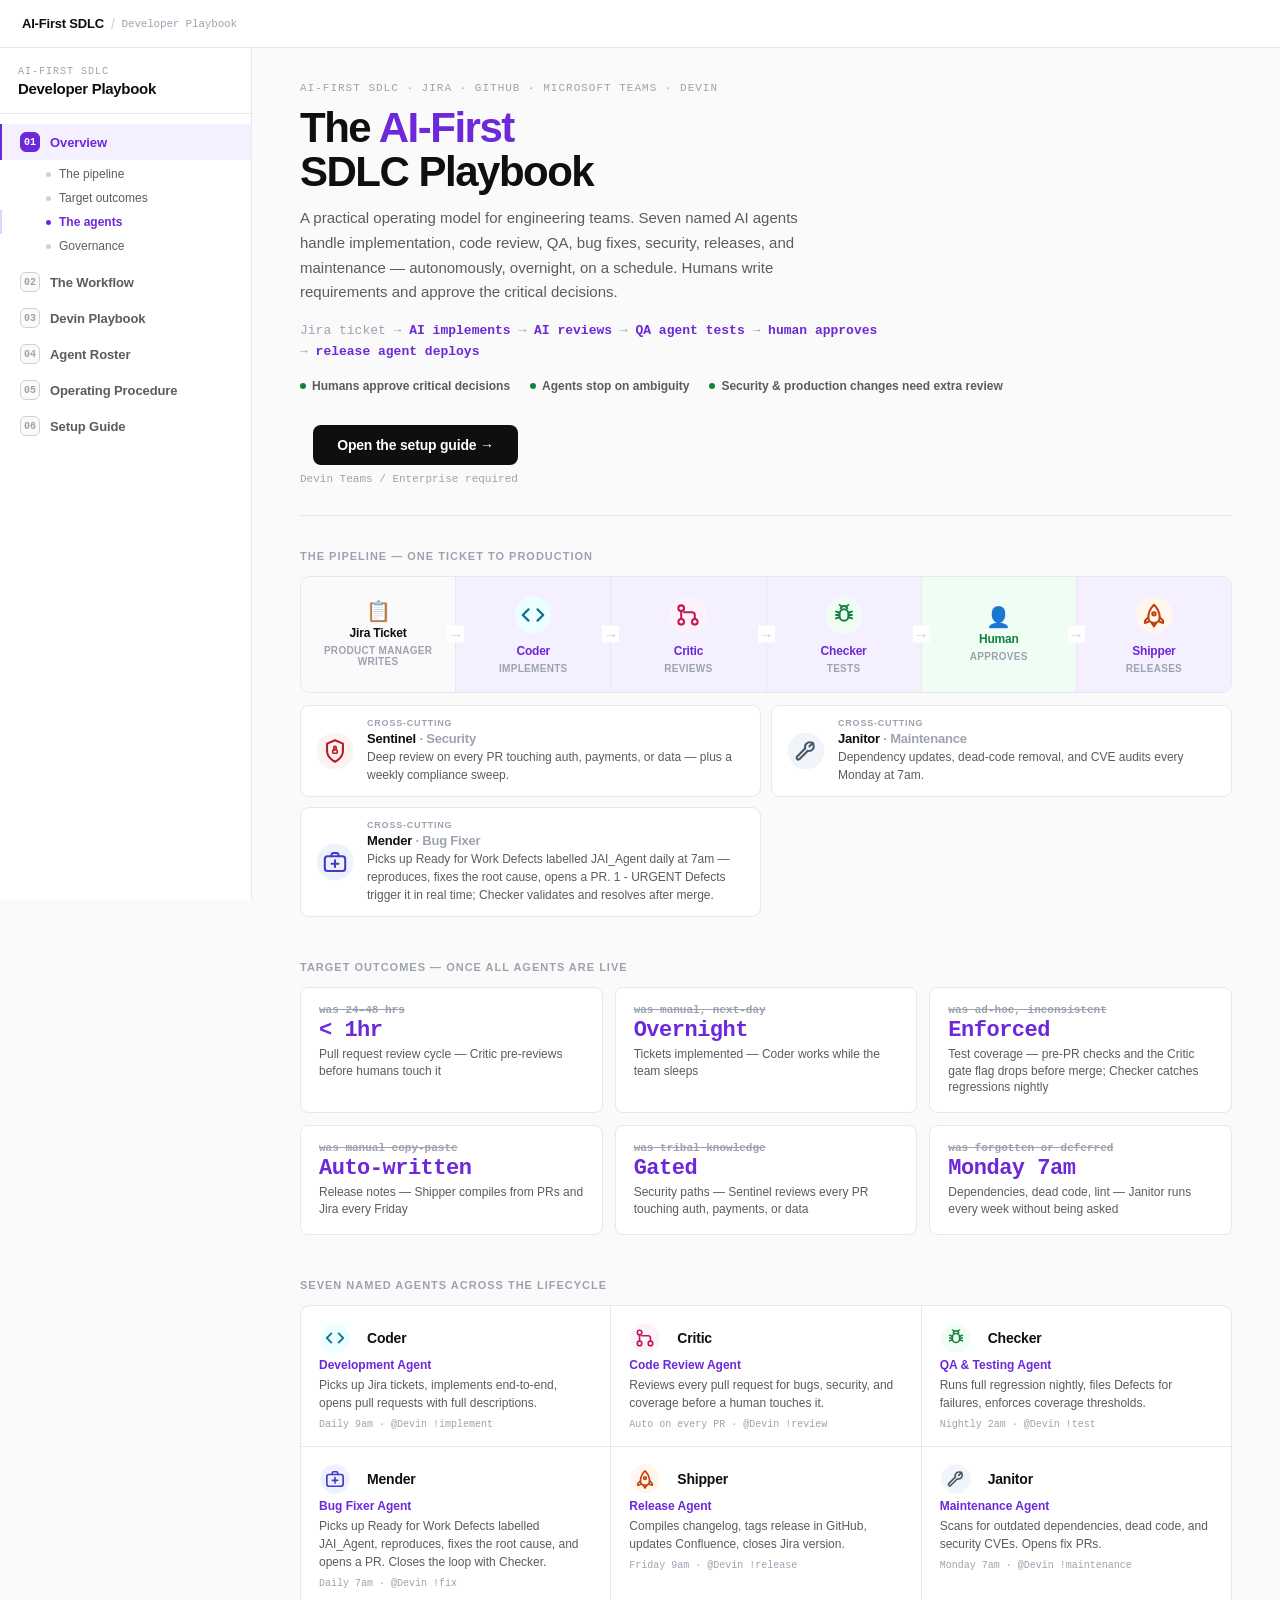
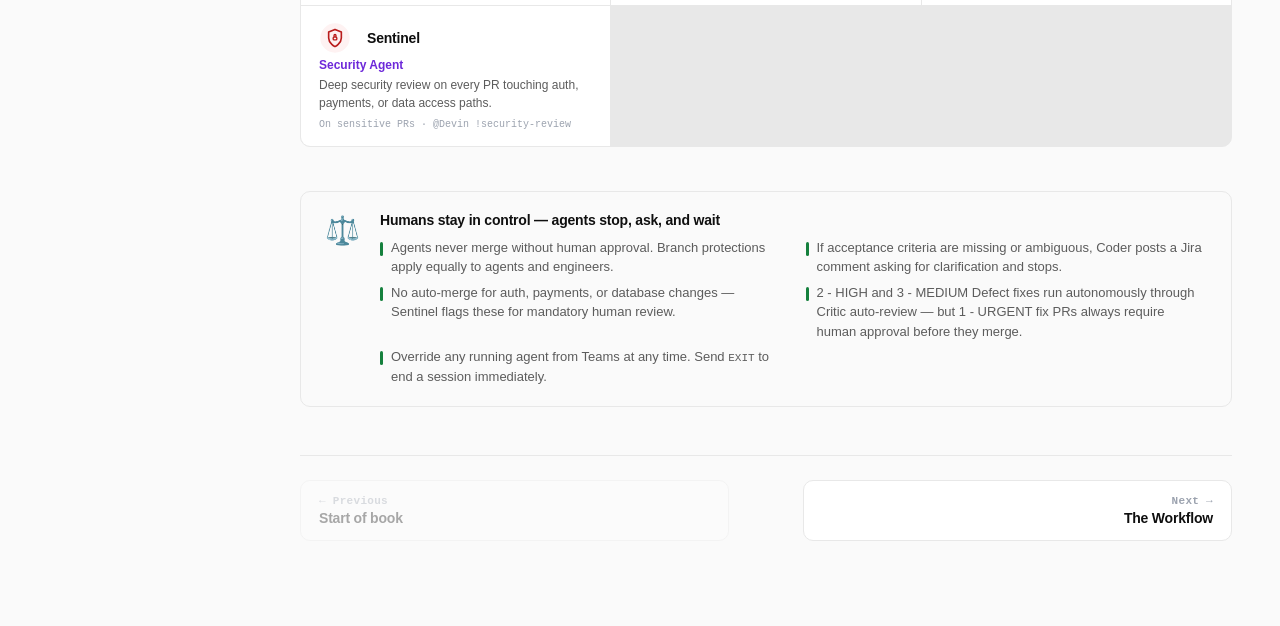
==== commit 1ad55b2b: "Align Jira/Confluence nomenclature with the JAGGAER Atlassian instance Maps the playbook's generic t" ====
--- a/sdlc/index.html
+++ b/sdlc/index.html
@@ -72,7 +72,7 @@
         <div>
           <div class="lp-cross-tag">Cross-cutting</div>
           <div class="lp-cross-name">Mender <span>· Bug Fixer</span></div>
-          <div class="lp-cross-desc">Picks up Ready bugs labelled AgentOS daily at 7am — reproduces, fixes the root cause, opens a PR. P1 bugs trigger it in real time; Checker validates and closes after merge.</div>
+          <div class="lp-cross-desc">Picks up Ready for Work Defects labelled JAI_Agent daily at 7am — reproduces, fixes the root cause, opens a PR. 1 - URGENT Defects trigger it in real time; Checker validates and resolves after merge.</div>
         </div>
       </div>
     </div>
@@ -97,8 +97,8 @@
     <div class="lp-agent-grid">
       <a class="lp-agent-card" href="agents.html#coder"><div class="lac-top" style="display:flex;align-items:center"><span class="agent-badge coder-badge" style="width:32px;height:32px;margin-right:8px"><svg viewBox="0 0 24 24"><circle cx="12" cy="12" r="11" class="badge-bg"/><path d="M8 7 L3 12 L8 17 M16 7 L21 12 L16 17" stroke-width="2" stroke-linecap="round" stroke-linejoin="round" fill="none" class="badge-icon"/></svg></span><span class="lac-name">Coder</span></div><div class="lac-role">Development Agent</div><div class="lac-desc">Picks up Jira tickets, implements end-to-end, opens pull requests with full descriptions.</div><div class="lac-trigger">Daily 9am · @Devin !implement</div></a>
       <a class="lp-agent-card" href="agents.html#critic"><div class="lac-top" style="display:flex;align-items:center"><span class="agent-badge critic-badge" style="width:32px;height:32px;margin-right:8px"><svg viewBox="0 0 24 24"><circle cx="12" cy="12" r="11" class="badge-bg"/><circle cx="6" cy="6" r="2.5" class="badge-icon" fill="none" stroke-width="1.8"/><circle cx="6" cy="18" r="2.5" class="badge-icon" fill="none" stroke-width="1.8"/><circle cx="18" cy="18" r="2.5" class="badge-icon" fill="none" stroke-width="1.8"/><path d="M6 8.5 L6 15.5 M18 15.5 L18 12 A2.5 2.5 0 0 0 15.5 9.5 L8.5 9.5" stroke-width="1.8" stroke-linecap="round" stroke-linejoin="round" fill="none" class="badge-icon"/></svg></span><span class="lac-name">Critic</span></div><div class="lac-role">Code Review Agent</div><div class="lac-desc">Reviews every pull request for bugs, security, and coverage before a human touches it.</div><div class="lac-trigger">Auto on every PR · @Devin !review</div></a>
-      <a class="lp-agent-card" href="agents.html#checker"><div class="lac-top" style="display:flex;align-items:center"><span class="agent-badge checker-badge" style="width:32px;height:32px;margin-right:8px"><svg viewBox="0 0 24 24"><circle cx="12" cy="12" r="11" class="badge-bg"/><rect x="8" y="7" width="8" height="10" rx="4" stroke-width="1.8" fill="none" class="badge-icon"/><path d="M9 7 A3 3 0 0 1 15 7" stroke-width="1.8" fill="none" class="badge-icon"/><path d="M5 9 L8 10 M5 12 L8 12 M5 15 L8 14 M19 9 L16 10 M19 12 L16 12 M19 15 L16 14" stroke-width="1.8" stroke-linecap="round" class="badge-icon"/><path d="M10 5 C9 3, 8 3, 8 3 M14 5 C15 3, 16 3, 16 3" stroke-width="1.5" stroke-linecap="round" class="badge-icon"/></svg></span><span class="lac-name">Checker</span></div><div class="lac-role">QA &amp; Testing Agent</div><div class="lac-desc">Runs full regression nightly, files Jira bugs for failures, enforces coverage thresholds.</div><div class="lac-trigger">Nightly 2am · @Devin !test</div></a>
-      <a class="lp-agent-card" href="agents.html#mender"><div class="lac-top" style="display:flex;align-items:center"><span class="agent-badge mender-badge" style="width:32px;height:32px;margin-right:8px"><svg viewBox="0 0 24 24"><circle cx="12" cy="12" r="11" class="badge-bg"/><rect x="3" y="7" width="18" height="13" rx="2.5" stroke-width="1.8" fill="none" class="badge-icon"/><path d="M9 7 V5.5 A1.5 1.5 0 0 1 10.5 4 L13.5 4 A1.5 1.5 0 0 1 15 5.5 V7" stroke-width="1.8" fill="none" stroke-linecap="round" stroke-linejoin="round" class="badge-icon"/><path d="M12 10.5 V16.5 M9 13.5 H15" stroke-width="1.8" stroke-linecap="round" class="badge-icon"/></svg></span><span class="lac-name">Mender</span></div><div class="lac-role">Bug Fixer Agent</div><div class="lac-desc">Picks up Ready bugs labelled AgentOS, reproduces, fixes the root cause, and opens a PR. Closes the loop with Checker.</div><div class="lac-trigger">Daily 7am · @Devin !fix</div></a>
+      <a class="lp-agent-card" href="agents.html#checker"><div class="lac-top" style="display:flex;align-items:center"><span class="agent-badge checker-badge" style="width:32px;height:32px;margin-right:8px"><svg viewBox="0 0 24 24"><circle cx="12" cy="12" r="11" class="badge-bg"/><rect x="8" y="7" width="8" height="10" rx="4" stroke-width="1.8" fill="none" class="badge-icon"/><path d="M9 7 A3 3 0 0 1 15 7" stroke-width="1.8" fill="none" class="badge-icon"/><path d="M5 9 L8 10 M5 12 L8 12 M5 15 L8 14 M19 9 L16 10 M19 12 L16 12 M19 15 L16 14" stroke-width="1.8" stroke-linecap="round" class="badge-icon"/><path d="M10 5 C9 3, 8 3, 8 3 M14 5 C15 3, 16 3, 16 3" stroke-width="1.5" stroke-linecap="round" class="badge-icon"/></svg></span><span class="lac-name">Checker</span></div><div class="lac-role">QA &amp; Testing Agent</div><div class="lac-desc">Runs full regression nightly, files Defects for failures, enforces coverage thresholds.</div><div class="lac-trigger">Nightly 2am · @Devin !test</div></a>
+      <a class="lp-agent-card" href="agents.html#mender"><div class="lac-top" style="display:flex;align-items:center"><span class="agent-badge mender-badge" style="width:32px;height:32px;margin-right:8px"><svg viewBox="0 0 24 24"><circle cx="12" cy="12" r="11" class="badge-bg"/><rect x="3" y="7" width="18" height="13" rx="2.5" stroke-width="1.8" fill="none" class="badge-icon"/><path d="M9 7 V5.5 A1.5 1.5 0 0 1 10.5 4 L13.5 4 A1.5 1.5 0 0 1 15 5.5 V7" stroke-width="1.8" fill="none" stroke-linecap="round" stroke-linejoin="round" class="badge-icon"/><path d="M12 10.5 V16.5 M9 13.5 H15" stroke-width="1.8" stroke-linecap="round" class="badge-icon"/></svg></span><span class="lac-name">Mender</span></div><div class="lac-role">Bug Fixer Agent</div><div class="lac-desc">Picks up Ready for Work Defects labelled JAI_Agent, reproduces, fixes the root cause, and opens a PR. Closes the loop with Checker.</div><div class="lac-trigger">Daily 7am · @Devin !fix</div></a>
       <a class="lp-agent-card" href="agents.html#shipper"><div class="lac-top" style="display:flex;align-items:center"><span class="agent-badge shipper-badge" style="width:32px;height:32px;margin-right:8px"><svg viewBox="0 0 24 24"><circle cx="12" cy="12" r="11" class="badge-bg"/><path d="M12 3 C15 6, 17 10, 17 14 C17 17, 15 19, 12 19 C9 19, 7 17, 7 14 C7 10, 9 6, 12 3 Z" stroke-width="1.8" stroke-linecap="round" stroke-linejoin="round" fill="none" class="badge-icon"/><path d="M7 14 L4 17 L4 19 L7 18 M17 14 L20 17 L20 19 L17 18" stroke-width="1.8" stroke-linecap="round" stroke-linejoin="round" fill="none" class="badge-icon"/><circle cx="12" cy="11" r="1.5" stroke-width="1.8" fill="none" class="badge-icon"/><path d="M10 19 L12 22 L14 19" stroke-width="1.8" stroke-linecap="round" stroke-linejoin="round" fill="none" class="badge-icon"/></svg></span><span class="lac-name">Shipper</span></div><div class="lac-role">Release Agent</div><div class="lac-desc">Compiles changelog, tags release in GitHub, updates Confluence, closes Jira version.</div><div class="lac-trigger">Friday 9am · @Devin !release</div></a>
       <a class="lp-agent-card" href="agents.html#janitor"><div class="lac-top" style="display:flex;align-items:center"><span class="agent-badge janitor-badge" style="width:32px;height:32px;margin-right:8px"><svg viewBox="0 0 24 24"><circle cx="12" cy="12" r="11" class="badge-bg"/><path d="M18.4 5.6 a4.3 4.3 0 0 0 -6.1 0 c-1.1 1.1 -1.4 2.7 -0.9 4 L4 17.1 a1.5 1.5 0 0 0 2.1 2.1 l7.5 -7.5 c1.3 0.5 2.9 0.2 4 -0.9 a4.3 4.3 0 0 0 0 -6.1 Z" stroke-width="1.8" stroke-linecap="round" stroke-linejoin="round" fill="none" class="badge-icon"/><path d="M15 8 L18 5" stroke-width="1.8" stroke-linecap="round" class="badge-icon"/></svg></span><span class="lac-name">Janitor</span></div><div class="lac-role">Maintenance Agent</div><div class="lac-desc">Scans for outdated dependencies, dead code, and security CVEs. Opens fix PRs.</div><div class="lac-trigger">Monday 7am · @Devin !maintenance</div></a>
       <a class="lp-agent-card" href="agents.html#sentinel"><div class="lac-top" style="display:flex;align-items:center"><span class="agent-badge sentinel-badge" style="width:32px;height:32px;margin-right:8px"><svg viewBox="0 0 24 24"><circle cx="12" cy="12" r="11" class="badge-bg"/><path d="M12 21.5 C12 21.5, 19 18, 19 12 L19 5.5 L12 2.5 L5 5.5 L5 12 C5 18, 12 21.5, 12 21.5 Z" stroke-width="1.8" stroke-linecap="round" stroke-linejoin="round" fill="none" class="badge-icon"/><rect x="10" y="11" width="4" height="3" rx="1" stroke-width="1.5" fill="none" class="badge-icon"/><path d="M11 11 L11 9 A1 1 0 0 1 13 9 L13 11" stroke-width="1.5" fill="none" class="badge-icon"/></svg></span><span class="lac-name">Sentinel</span></div><div class="lac-role">Security Agent</div><div class="lac-desc">Deep security review on every PR touching auth, payments, or data access paths.</div><div class="lac-trigger">On sensitive PRs · @Devin !security-review</div></a>
@@ -115,7 +115,7 @@
           <div class="lp-gov-item"><div class="gov-pip"></div><span>Agents never merge without human approval. Branch protections apply equally to agents and engineers.</span></div>
           <div class="lp-gov-item"><div class="gov-pip"></div><span>If acceptance criteria are missing or ambiguous, Coder posts a Jira comment asking for clarification and stops.</span></div>
           <div class="lp-gov-item"><div class="gov-pip"></div><span>No auto-merge for auth, payments, or database changes — Sentinel flags these for mandatory human review.</span></div>
-          <div class="lp-gov-item"><div class="gov-pip"></div><span>P2/P3 bug fixes run autonomously through Critic auto-review — but P1 fix PRs always require human approval before they merge.</span></div>
+          <div class="lp-gov-item"><div class="gov-pip"></div><span>2 - HIGH and 3 - MEDIUM Defect fixes run autonomously through Critic auto-review — but 1 - URGENT fix PRs always require human approval before they merge.</span></div>
           <div class="lp-gov-item"><div class="gov-pip"></div><span>Override any running agent from Teams at any time. Send <code style="font-family:monospace;font-size:11px">EXIT</code> to end a session immediately.</span></div>
         </div>
       </div>
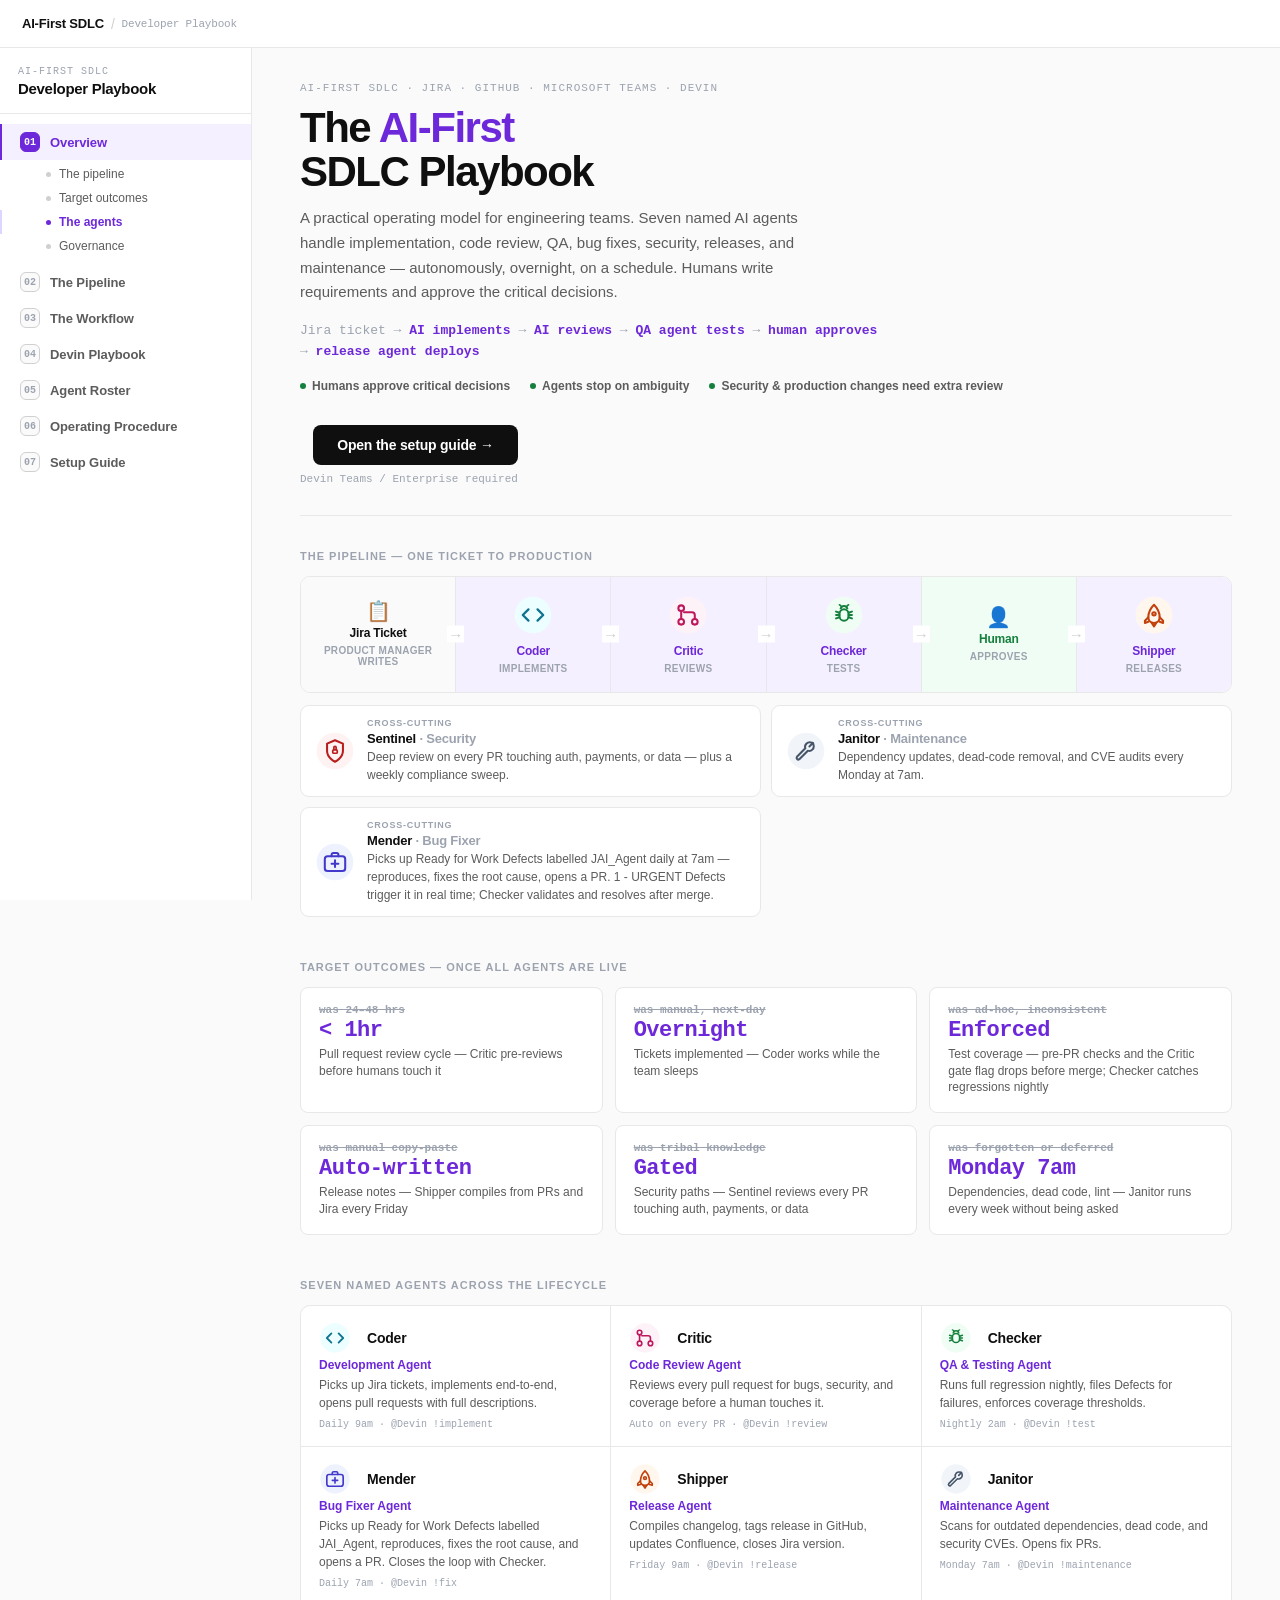
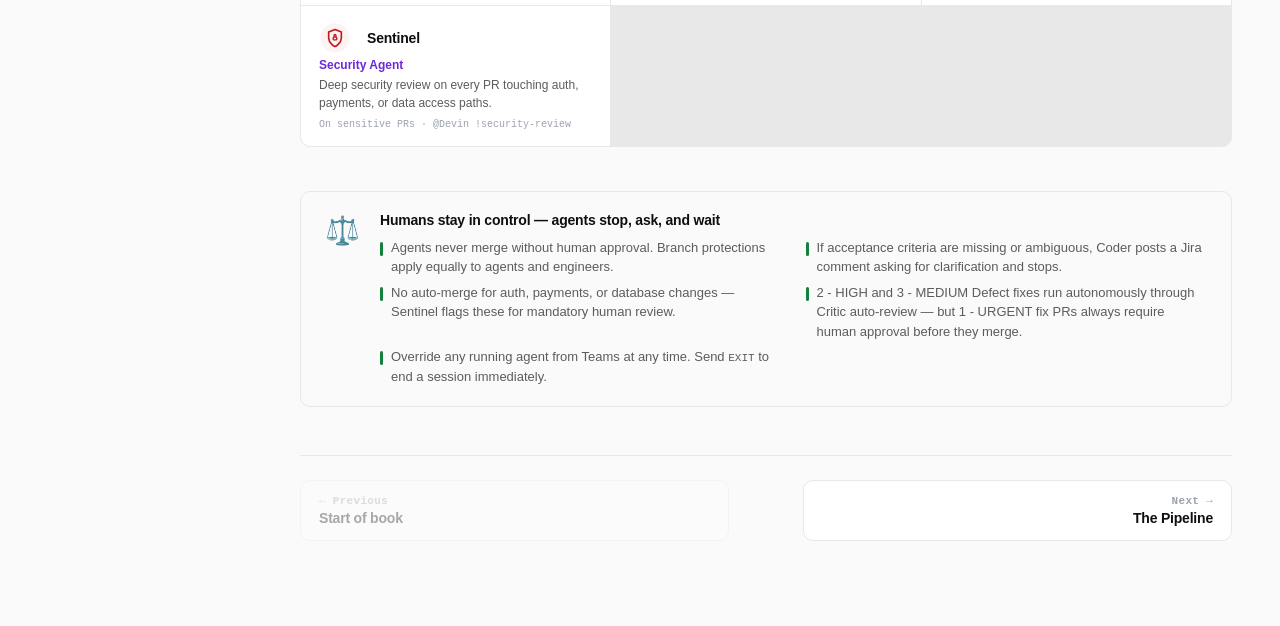
==== commit 28880b43: "Add Pipeline chapter with full-process Mermaid diagrams New Chapter 02 "The Pipeline" renders the wh" ====
--- a/sdlc/index.html
+++ b/sdlc/index.html
@@ -4,7 +4,7 @@
 <meta charset="utf-8">
 <meta name="viewport" content="width=device-width, initial-scale=1">
 <title>AI-First SDLC Playbook</title>
-<meta name="description" content="AI-first SDLC playbook — a six-chapter operating guide with named AI agents: Coder, Critic, Checker, Mender, Shipper, Janitor, Sentinel. Powered by Devin and Devin Desktop (formerly Windsurf).">
+<meta name="description" content="AI-first SDLC playbook — a seven-chapter operating guide with named AI agents: Coder, Critic, Checker, Mender, Shipper, Janitor, Sentinel. Powered by Devin and Devin Desktop (formerly Windsurf).">
 <meta property="og:title" content="AI-First SDLC Playbook">
 <meta property="og:type" content="website">
 <meta name="theme-color" content="#0F0F0F">
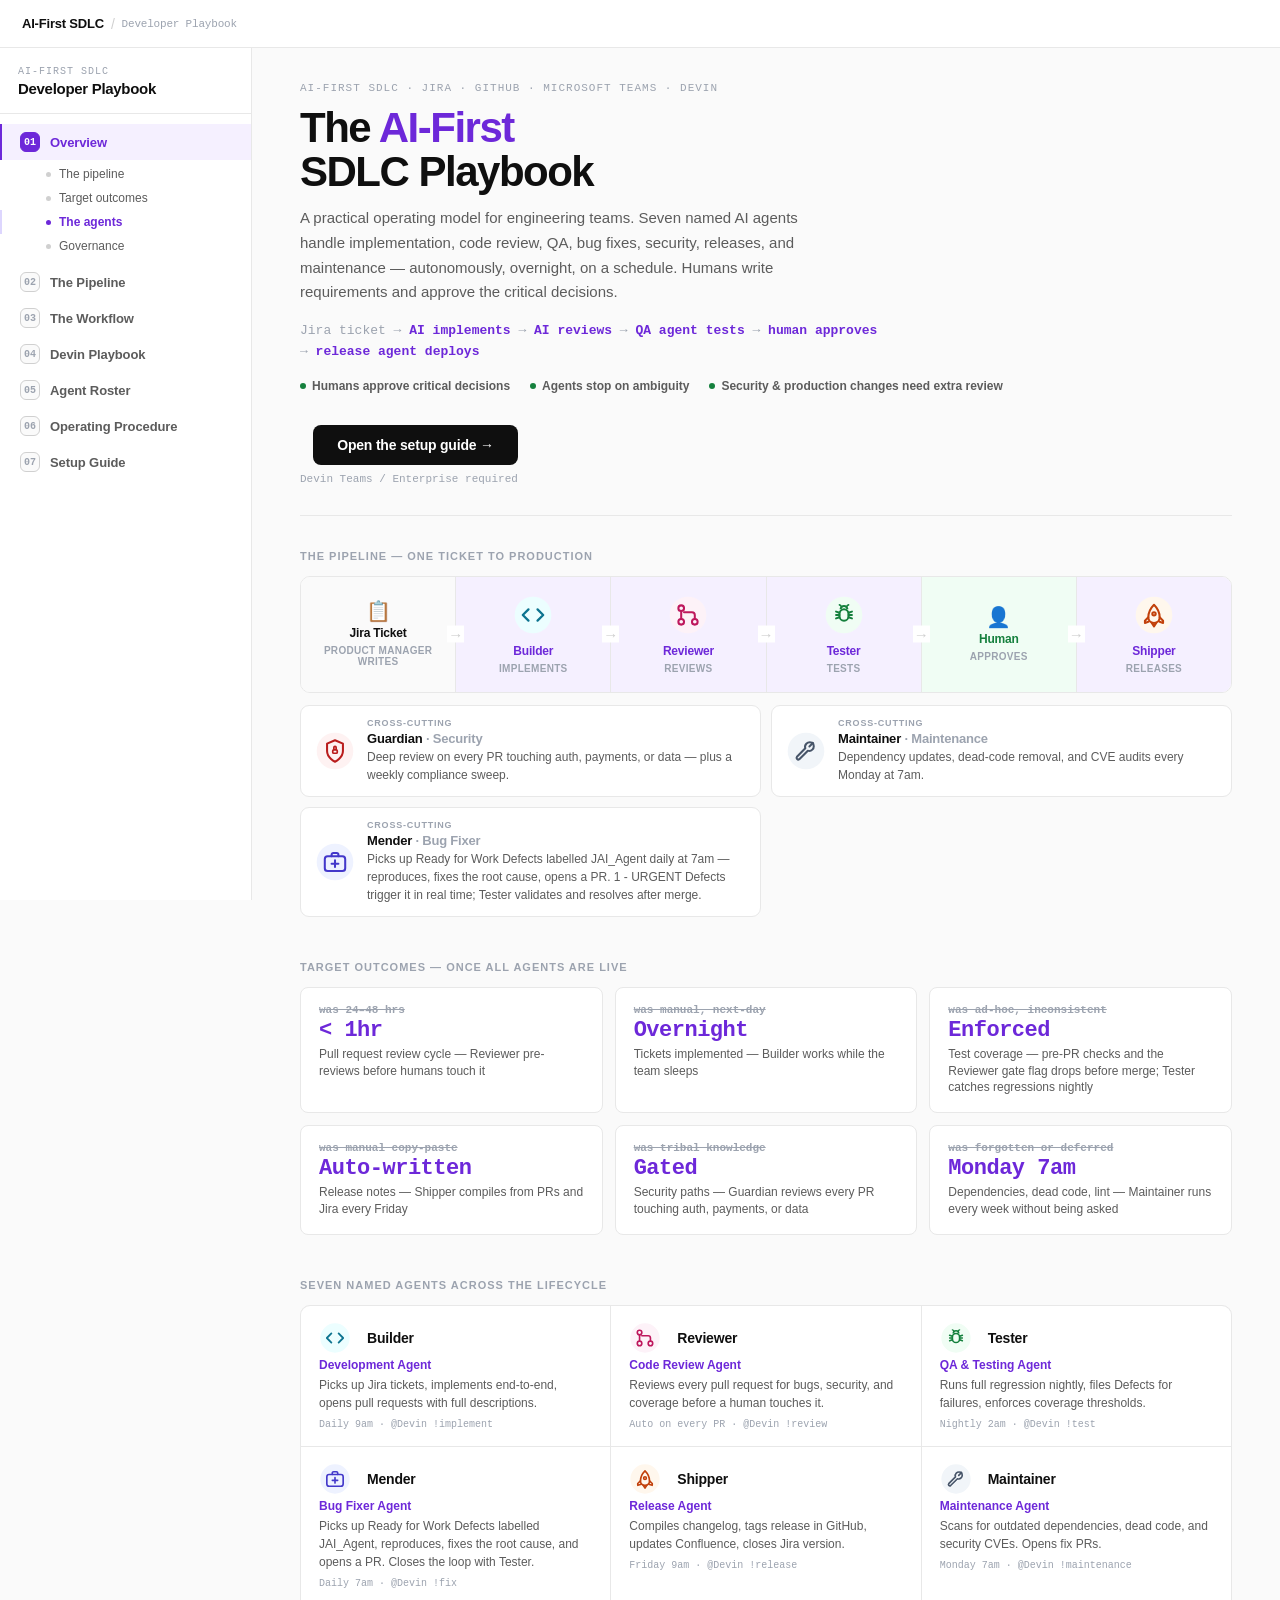
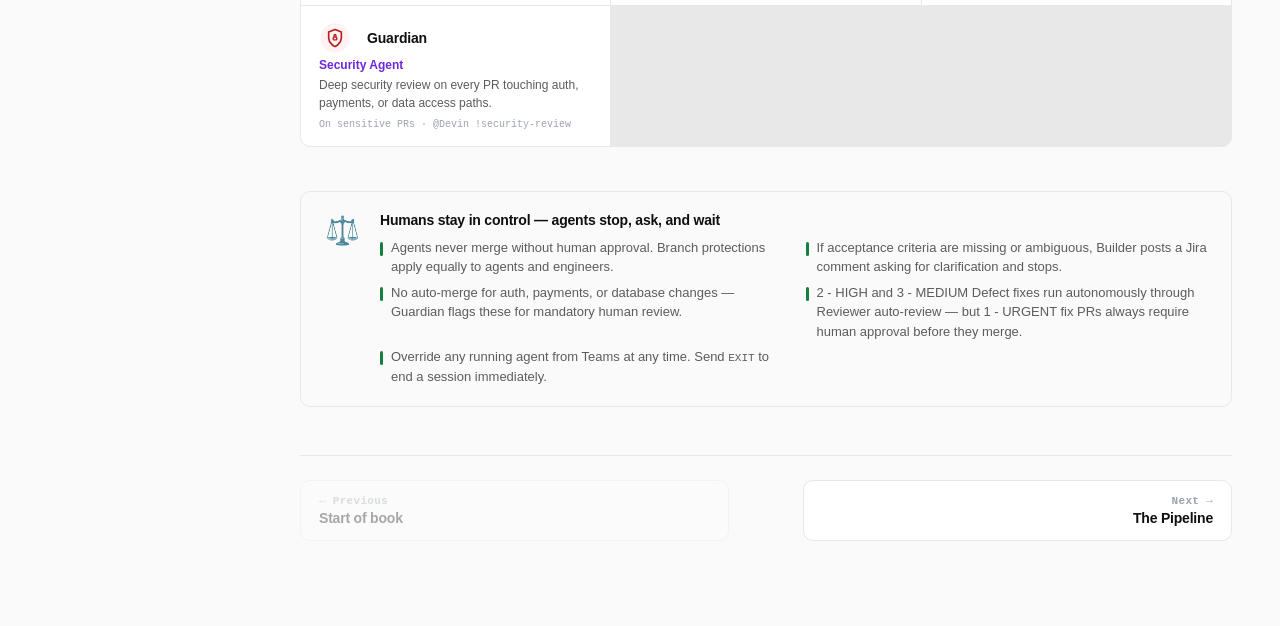
==== commit 454b45ee: "Rename agents (Builder/Reviewer/Tester/Maintainer/Guardian) and enrich pipeline Site-wide rename of " ====
--- a/sdlc/index.html
+++ b/sdlc/index.html
@@ -4,7 +4,7 @@
 <meta charset="utf-8">
 <meta name="viewport" content="width=device-width, initial-scale=1">
 <title>AI-First SDLC Playbook</title>
-<meta name="description" content="AI-first SDLC playbook — a seven-chapter operating guide with named AI agents: Coder, Critic, Checker, Mender, Shipper, Janitor, Sentinel. Powered by Devin and Devin Desktop (formerly Windsurf).">
+<meta name="description" content="AI-first SDLC playbook — a seven-chapter operating guide with named AI agents: Builder, Reviewer, Tester, Mender, Shipper, Maintainer, Guardian. Powered by Devin and Devin Desktop (formerly Windsurf).">
 <meta property="og:title" content="AI-First SDLC Playbook">
 <meta property="og:type" content="website">
 <meta name="theme-color" content="#0F0F0F">
@@ -44,26 +44,26 @@
     <div class="lp-pipeline-head"><div class="lp-pipeline-label">The pipeline — one ticket to production</div></div>
     <div class="pipeline-flow">
       <div class="pf-node start"><div class="pf-emoji">📋</div><div class="pf-name">Jira Ticket</div><div class="pf-role">Product manager writes</div></div>
-      <div class="pf-node agent highlight"><div class="pf-badge-wrap"><span class="agent-badge coder-badge" style="width: 40px; height: 40px;"><svg viewBox="0 0 24 24"><circle cx="12" cy="12" r="11" class="badge-bg"/><path d="M8 7 L3 12 L8 17 M16 7 L21 12 L16 17" stroke-width="2" stroke-linecap="round" stroke-linejoin="round" fill="none" class="badge-icon"/></svg></span></div><div class="pf-name">Coder</div><div class="pf-role">Implements</div></div>
-      <div class="pf-node agent highlight"><div class="pf-badge-wrap"><span class="agent-badge critic-badge" style="width: 40px; height: 40px;"><svg viewBox="0 0 24 24"><circle cx="12" cy="12" r="11" class="badge-bg"/><circle cx="6" cy="6" r="2.5" class="badge-icon" fill="none" stroke-width="1.8"/><circle cx="6" cy="18" r="2.5" class="badge-icon" fill="none" stroke-width="1.8"/><circle cx="18" cy="18" r="2.5" class="badge-icon" fill="none" stroke-width="1.8"/><path d="M6 8.5 L6 15.5 M18 15.5 L18 12 A2.5 2.5 0 0 0 15.5 9.5 L8.5 9.5" stroke-width="1.8" stroke-linecap="round" stroke-linejoin="round" fill="none" class="badge-icon"/></svg></span></div><div class="pf-name">Critic</div><div class="pf-role">Reviews</div></div>
-      <div class="pf-node agent highlight"><div class="pf-badge-wrap"><span class="agent-badge checker-badge" style="width: 40px; height: 40px;"><svg viewBox="0 0 24 24"><circle cx="12" cy="12" r="11" class="badge-bg"/><rect x="8" y="7" width="8" height="10" rx="4" stroke-width="1.8" fill="none" class="badge-icon"/><path d="M9 7 A3 3 0 0 1 15 7" stroke-width="1.8" fill="none" class="badge-icon"/><path d="M5 9 L8 10 M5 12 L8 12 M5 15 L8 14 M19 9 L16 10 M19 12 L16 12 M19 15 L16 14" stroke-width="1.8" stroke-linecap="round" class="badge-icon"/><path d="M10 5 C9 3, 8 3, 8 3 M14 5 C15 3, 16 3, 16 3" stroke-width="1.5" stroke-linecap="round" class="badge-icon"/></svg></span></div><div class="pf-name">Checker</div><div class="pf-role">Tests</div></div>
+      <div class="pf-node agent highlight"><div class="pf-badge-wrap"><span class="agent-badge builder-badge" style="width: 40px; height: 40px;"><svg viewBox="0 0 24 24"><circle cx="12" cy="12" r="11" class="badge-bg"/><path d="M8 7 L3 12 L8 17 M16 7 L21 12 L16 17" stroke-width="2" stroke-linecap="round" stroke-linejoin="round" fill="none" class="badge-icon"/></svg></span></div><div class="pf-name">Builder</div><div class="pf-role">Implements</div></div>
+      <div class="pf-node agent highlight"><div class="pf-badge-wrap"><span class="agent-badge reviewer-badge" style="width: 40px; height: 40px;"><svg viewBox="0 0 24 24"><circle cx="12" cy="12" r="11" class="badge-bg"/><circle cx="6" cy="6" r="2.5" class="badge-icon" fill="none" stroke-width="1.8"/><circle cx="6" cy="18" r="2.5" class="badge-icon" fill="none" stroke-width="1.8"/><circle cx="18" cy="18" r="2.5" class="badge-icon" fill="none" stroke-width="1.8"/><path d="M6 8.5 L6 15.5 M18 15.5 L18 12 A2.5 2.5 0 0 0 15.5 9.5 L8.5 9.5" stroke-width="1.8" stroke-linecap="round" stroke-linejoin="round" fill="none" class="badge-icon"/></svg></span></div><div class="pf-name">Reviewer</div><div class="pf-role">Reviews</div></div>
+      <div class="pf-node agent highlight"><div class="pf-badge-wrap"><span class="agent-badge tester-badge" style="width: 40px; height: 40px;"><svg viewBox="0 0 24 24"><circle cx="12" cy="12" r="11" class="badge-bg"/><rect x="8" y="7" width="8" height="10" rx="4" stroke-width="1.8" fill="none" class="badge-icon"/><path d="M9 7 A3 3 0 0 1 15 7" stroke-width="1.8" fill="none" class="badge-icon"/><path d="M5 9 L8 10 M5 12 L8 12 M5 15 L8 14 M19 9 L16 10 M19 12 L16 12 M19 15 L16 14" stroke-width="1.8" stroke-linecap="round" class="badge-icon"/><path d="M10 5 C9 3, 8 3, 8 3 M14 5 C15 3, 16 3, 16 3" stroke-width="1.5" stroke-linecap="round" class="badge-icon"/></svg></span></div><div class="pf-name">Tester</div><div class="pf-role">Tests</div></div>
       <div class="pf-node human"><div class="pf-emoji">👤</div><div class="pf-name">Human</div><div class="pf-role">Approves</div></div>
       <div class="pf-node agent highlight"><div class="pf-badge-wrap"><span class="agent-badge shipper-badge" style="width: 40px; height: 40px;"><svg viewBox="0 0 24 24"><circle cx="12" cy="12" r="11" class="badge-bg"/><path d="M12 3 C15 6, 17 10, 17 14 C17 17, 15 19, 12 19 C9 19, 7 17, 7 14 C7 10, 9 6, 12 3 Z" stroke-width="1.8" stroke-linecap="round" stroke-linejoin="round" fill="none" class="badge-icon"/><path d="M7 14 L4 17 L4 19 L7 18 M17 14 L20 17 L20 19 L17 18" stroke-width="1.8" stroke-linecap="round" stroke-linejoin="round" fill="none" class="badge-icon"/><circle cx="12" cy="11" r="1.5" stroke-width="1.8" fill="none" class="badge-icon"/><path d="M10 19 L12 22 L14 19" stroke-width="1.8" stroke-linecap="round" stroke-linejoin="round" fill="none" class="badge-icon"/></svg></span></div><div class="pf-name">Shipper</div><div class="pf-role">Releases</div></div>
     </div>
     <div class="lp-cross-grid">
       <div class="lp-cross-card">
-        <div class="lp-cross-badge-wrap"><span class="agent-badge sentinel-badge" style="width: 40px; height: 40px;"><svg viewBox="0 0 24 24"><circle cx="12" cy="12" r="11" class="badge-bg"/><path d="M12 21.5 C12 21.5, 19 18, 19 12 L19 5.5 L12 2.5 L5 5.5 L5 12 C5 18, 12 21.5, 12 21.5 Z" stroke-width="1.8" stroke-linecap="round" stroke-linejoin="round" fill="none" class="badge-icon"/><rect x="10" y="11" width="4" height="3" rx="1" stroke-width="1.5" fill="none" class="badge-icon"/><path d="M11 11 L11 9 A1 1 0 0 1 13 9 L13 11" stroke-width="1.5" fill="none" class="badge-icon"/></svg></span></div>
+        <div class="lp-cross-badge-wrap"><span class="agent-badge guardian-badge" style="width: 40px; height: 40px;"><svg viewBox="0 0 24 24"><circle cx="12" cy="12" r="11" class="badge-bg"/><path d="M12 21.5 C12 21.5, 19 18, 19 12 L19 5.5 L12 2.5 L5 5.5 L5 12 C5 18, 12 21.5, 12 21.5 Z" stroke-width="1.8" stroke-linecap="round" stroke-linejoin="round" fill="none" class="badge-icon"/><rect x="10" y="11" width="4" height="3" rx="1" stroke-width="1.5" fill="none" class="badge-icon"/><path d="M11 11 L11 9 A1 1 0 0 1 13 9 L13 11" stroke-width="1.5" fill="none" class="badge-icon"/></svg></span></div>
         <div>
           <div class="lp-cross-tag">Cross-cutting</div>
-          <div class="lp-cross-name">Sentinel <span>· Security</span></div>
+          <div class="lp-cross-name">Guardian <span>· Security</span></div>
           <div class="lp-cross-desc">Deep review on every PR touching auth, payments, or data — plus a weekly compliance sweep.</div>
         </div>
       </div>
       <div class="lp-cross-card">
-        <div class="lp-cross-badge-wrap"><span class="agent-badge janitor-badge" style="width: 40px; height: 40px;"><svg viewBox="0 0 24 24"><circle cx="12" cy="12" r="11" class="badge-bg"/><path d="M18.4 5.6 a4.3 4.3 0 0 0 -6.1 0 c-1.1 1.1 -1.4 2.7 -0.9 4 L4 17.1 a1.5 1.5 0 0 0 2.1 2.1 l7.5 -7.5 c1.3 0.5 2.9 0.2 4 -0.9 a4.3 4.3 0 0 0 0 -6.1 Z" stroke-width="1.8" stroke-linecap="round" stroke-linejoin="round" fill="none" class="badge-icon"/><path d="M15 8 L18 5" stroke-width="1.8" stroke-linecap="round" class="badge-icon"/></svg></span></div>
+        <div class="lp-cross-badge-wrap"><span class="agent-badge maintainer-badge" style="width: 40px; height: 40px;"><svg viewBox="0 0 24 24"><circle cx="12" cy="12" r="11" class="badge-bg"/><path d="M18.4 5.6 a4.3 4.3 0 0 0 -6.1 0 c-1.1 1.1 -1.4 2.7 -0.9 4 L4 17.1 a1.5 1.5 0 0 0 2.1 2.1 l7.5 -7.5 c1.3 0.5 2.9 0.2 4 -0.9 a4.3 4.3 0 0 0 0 -6.1 Z" stroke-width="1.8" stroke-linecap="round" stroke-linejoin="round" fill="none" class="badge-icon"/><path d="M15 8 L18 5" stroke-width="1.8" stroke-linecap="round" class="badge-icon"/></svg></span></div>
         <div>
           <div class="lp-cross-tag">Cross-cutting</div>
-          <div class="lp-cross-name">Janitor <span>· Maintenance</span></div>
+          <div class="lp-cross-name">Maintainer <span>· Maintenance</span></div>
           <div class="lp-cross-desc">Dependency updates, dead-code removal, and CVE audits every Monday at 7am.</div>
         </div>
       </div>
@@ -72,7 +72,7 @@
         <div>
           <div class="lp-cross-tag">Cross-cutting</div>
           <div class="lp-cross-name">Mender <span>· Bug Fixer</span></div>
-          <div class="lp-cross-desc">Picks up Ready for Work Defects labelled JAI_Agent daily at 7am — reproduces, fixes the root cause, opens a PR. 1 - URGENT Defects trigger it in real time; Checker validates and resolves after merge.</div>
+          <div class="lp-cross-desc">Picks up Ready for Work Defects labelled JAI_Agent daily at 7am — reproduces, fixes the root cause, opens a PR. 1 - URGENT Defects trigger it in real time; Tester validates and resolves after merge.</div>
         </div>
       </div>
     </div>
@@ -82,12 +82,12 @@
   <section class="book-section" id="outcomes" data-spy>
     <div class="lp-section-head"><div class="lp-section-label">Target outcomes — once all agents are live</div></div>
     <div class="lp-outcomes">
-      <div class="outcome-card"><div class="outcome-delta">was 24–48 hrs</div><div class="outcome-val">&lt; 1hr</div><div class="outcome-lbl">Pull request review cycle — Critic pre-reviews before humans touch it</div></div>
-      <div class="outcome-card"><div class="outcome-delta">was manual, next-day</div><div class="outcome-val">Overnight</div><div class="outcome-lbl">Tickets implemented — Coder works while the team sleeps</div></div>
-      <div class="outcome-card"><div class="outcome-delta">was ad-hoc, inconsistent</div><div class="outcome-val">Enforced</div><div class="outcome-lbl">Test coverage — pre-PR checks and the Critic gate flag drops before merge; Checker catches regressions nightly</div></div>
+      <div class="outcome-card"><div class="outcome-delta">was 24–48 hrs</div><div class="outcome-val">&lt; 1hr</div><div class="outcome-lbl">Pull request review cycle — Reviewer pre-reviews before humans touch it</div></div>
+      <div class="outcome-card"><div class="outcome-delta">was manual, next-day</div><div class="outcome-val">Overnight</div><div class="outcome-lbl">Tickets implemented — Builder works while the team sleeps</div></div>
+      <div class="outcome-card"><div class="outcome-delta">was ad-hoc, inconsistent</div><div class="outcome-val">Enforced</div><div class="outcome-lbl">Test coverage — pre-PR checks and the Reviewer gate flag drops before merge; Tester catches regressions nightly</div></div>
       <div class="outcome-card"><div class="outcome-delta">was manual copy-paste</div><div class="outcome-val">Auto-written</div><div class="outcome-lbl">Release notes — Shipper compiles from PRs and Jira every Friday</div></div>
-      <div class="outcome-card"><div class="outcome-delta">was tribal knowledge</div><div class="outcome-val">Gated</div><div class="outcome-lbl">Security paths — Sentinel reviews every PR touching auth, payments, or data</div></div>
-      <div class="outcome-card"><div class="outcome-delta">was forgotten or deferred</div><div class="outcome-val">Monday 7am</div><div class="outcome-lbl">Dependencies, dead code, lint — Janitor runs every week without being asked</div></div>
+      <div class="outcome-card"><div class="outcome-delta">was tribal knowledge</div><div class="outcome-val">Gated</div><div class="outcome-lbl">Security paths — Guardian reviews every PR touching auth, payments, or data</div></div>
+      <div class="outcome-card"><div class="outcome-delta">was forgotten or deferred</div><div class="outcome-val">Monday 7am</div><div class="outcome-lbl">Dependencies, dead code, lint — Maintainer runs every week without being asked</div></div>
     </div>
   </section>
 
@@ -95,13 +95,13 @@
   <section class="book-section" id="agents-map" data-spy>
     <div class="lp-section-head"><div class="lp-section-label">Seven named agents across the lifecycle</div></div>
     <div class="lp-agent-grid">
-      <a class="lp-agent-card" href="agents.html#coder"><div class="lac-top" style="display:flex;align-items:center"><span class="agent-badge coder-badge" style="width:32px;height:32px;margin-right:8px"><svg viewBox="0 0 24 24"><circle cx="12" cy="12" r="11" class="badge-bg"/><path d="M8 7 L3 12 L8 17 M16 7 L21 12 L16 17" stroke-width="2" stroke-linecap="round" stroke-linejoin="round" fill="none" class="badge-icon"/></svg></span><span class="lac-name">Coder</span></div><div class="lac-role">Development Agent</div><div class="lac-desc">Picks up Jira tickets, implements end-to-end, opens pull requests with full descriptions.</div><div class="lac-trigger">Daily 9am · @Devin !implement</div></a>
-      <a class="lp-agent-card" href="agents.html#critic"><div class="lac-top" style="display:flex;align-items:center"><span class="agent-badge critic-badge" style="width:32px;height:32px;margin-right:8px"><svg viewBox="0 0 24 24"><circle cx="12" cy="12" r="11" class="badge-bg"/><circle cx="6" cy="6" r="2.5" class="badge-icon" fill="none" stroke-width="1.8"/><circle cx="6" cy="18" r="2.5" class="badge-icon" fill="none" stroke-width="1.8"/><circle cx="18" cy="18" r="2.5" class="badge-icon" fill="none" stroke-width="1.8"/><path d="M6 8.5 L6 15.5 M18 15.5 L18 12 A2.5 2.5 0 0 0 15.5 9.5 L8.5 9.5" stroke-width="1.8" stroke-linecap="round" stroke-linejoin="round" fill="none" class="badge-icon"/></svg></span><span class="lac-name">Critic</span></div><div class="lac-role">Code Review Agent</div><div class="lac-desc">Reviews every pull request for bugs, security, and coverage before a human touches it.</div><div class="lac-trigger">Auto on every PR · @Devin !review</div></a>
-      <a class="lp-agent-card" href="agents.html#checker"><div class="lac-top" style="display:flex;align-items:center"><span class="agent-badge checker-badge" style="width:32px;height:32px;margin-right:8px"><svg viewBox="0 0 24 24"><circle cx="12" cy="12" r="11" class="badge-bg"/><rect x="8" y="7" width="8" height="10" rx="4" stroke-width="1.8" fill="none" class="badge-icon"/><path d="M9 7 A3 3 0 0 1 15 7" stroke-width="1.8" fill="none" class="badge-icon"/><path d="M5 9 L8 10 M5 12 L8 12 M5 15 L8 14 M19 9 L16 10 M19 12 L16 12 M19 15 L16 14" stroke-width="1.8" stroke-linecap="round" class="badge-icon"/><path d="M10 5 C9 3, 8 3, 8 3 M14 5 C15 3, 16 3, 16 3" stroke-width="1.5" stroke-linecap="round" class="badge-icon"/></svg></span><span class="lac-name">Checker</span></div><div class="lac-role">QA &amp; Testing Agent</div><div class="lac-desc">Runs full regression nightly, files Defects for failures, enforces coverage thresholds.</div><div class="lac-trigger">Nightly 2am · @Devin !test</div></a>
-      <a class="lp-agent-card" href="agents.html#mender"><div class="lac-top" style="display:flex;align-items:center"><span class="agent-badge mender-badge" style="width:32px;height:32px;margin-right:8px"><svg viewBox="0 0 24 24"><circle cx="12" cy="12" r="11" class="badge-bg"/><rect x="3" y="7" width="18" height="13" rx="2.5" stroke-width="1.8" fill="none" class="badge-icon"/><path d="M9 7 V5.5 A1.5 1.5 0 0 1 10.5 4 L13.5 4 A1.5 1.5 0 0 1 15 5.5 V7" stroke-width="1.8" fill="none" stroke-linecap="round" stroke-linejoin="round" class="badge-icon"/><path d="M12 10.5 V16.5 M9 13.5 H15" stroke-width="1.8" stroke-linecap="round" class="badge-icon"/></svg></span><span class="lac-name">Mender</span></div><div class="lac-role">Bug Fixer Agent</div><div class="lac-desc">Picks up Ready for Work Defects labelled JAI_Agent, reproduces, fixes the root cause, and opens a PR. Closes the loop with Checker.</div><div class="lac-trigger">Daily 7am · @Devin !fix</div></a>
+      <a class="lp-agent-card" href="agents.html#builder"><div class="lac-top" style="display:flex;align-items:center"><span class="agent-badge builder-badge" style="width:32px;height:32px;margin-right:8px"><svg viewBox="0 0 24 24"><circle cx="12" cy="12" r="11" class="badge-bg"/><path d="M8 7 L3 12 L8 17 M16 7 L21 12 L16 17" stroke-width="2" stroke-linecap="round" stroke-linejoin="round" fill="none" class="badge-icon"/></svg></span><span class="lac-name">Builder</span></div><div class="lac-role">Development Agent</div><div class="lac-desc">Picks up Jira tickets, implements end-to-end, opens pull requests with full descriptions.</div><div class="lac-trigger">Daily 9am · @Devin !implement</div></a>
+      <a class="lp-agent-card" href="agents.html#reviewer"><div class="lac-top" style="display:flex;align-items:center"><span class="agent-badge reviewer-badge" style="width:32px;height:32px;margin-right:8px"><svg viewBox="0 0 24 24"><circle cx="12" cy="12" r="11" class="badge-bg"/><circle cx="6" cy="6" r="2.5" class="badge-icon" fill="none" stroke-width="1.8"/><circle cx="6" cy="18" r="2.5" class="badge-icon" fill="none" stroke-width="1.8"/><circle cx="18" cy="18" r="2.5" class="badge-icon" fill="none" stroke-width="1.8"/><path d="M6 8.5 L6 15.5 M18 15.5 L18 12 A2.5 2.5 0 0 0 15.5 9.5 L8.5 9.5" stroke-width="1.8" stroke-linecap="round" stroke-linejoin="round" fill="none" class="badge-icon"/></svg></span><span class="lac-name">Reviewer</span></div><div class="lac-role">Code Review Agent</div><div class="lac-desc">Reviews every pull request for bugs, security, and coverage before a human touches it.</div><div class="lac-trigger">Auto on every PR · @Devin !review</div></a>
+      <a class="lp-agent-card" href="agents.html#tester"><div class="lac-top" style="display:flex;align-items:center"><span class="agent-badge tester-badge" style="width:32px;height:32px;margin-right:8px"><svg viewBox="0 0 24 24"><circle cx="12" cy="12" r="11" class="badge-bg"/><rect x="8" y="7" width="8" height="10" rx="4" stroke-width="1.8" fill="none" class="badge-icon"/><path d="M9 7 A3 3 0 0 1 15 7" stroke-width="1.8" fill="none" class="badge-icon"/><path d="M5 9 L8 10 M5 12 L8 12 M5 15 L8 14 M19 9 L16 10 M19 12 L16 12 M19 15 L16 14" stroke-width="1.8" stroke-linecap="round" class="badge-icon"/><path d="M10 5 C9 3, 8 3, 8 3 M14 5 C15 3, 16 3, 16 3" stroke-width="1.5" stroke-linecap="round" class="badge-icon"/></svg></span><span class="lac-name">Tester</span></div><div class="lac-role">QA &amp; Testing Agent</div><div class="lac-desc">Runs full regression nightly, files Defects for failures, enforces coverage thresholds.</div><div class="lac-trigger">Nightly 2am · @Devin !test</div></a>
+      <a class="lp-agent-card" href="agents.html#mender"><div class="lac-top" style="display:flex;align-items:center"><span class="agent-badge mender-badge" style="width:32px;height:32px;margin-right:8px"><svg viewBox="0 0 24 24"><circle cx="12" cy="12" r="11" class="badge-bg"/><rect x="3" y="7" width="18" height="13" rx="2.5" stroke-width="1.8" fill="none" class="badge-icon"/><path d="M9 7 V5.5 A1.5 1.5 0 0 1 10.5 4 L13.5 4 A1.5 1.5 0 0 1 15 5.5 V7" stroke-width="1.8" fill="none" stroke-linecap="round" stroke-linejoin="round" class="badge-icon"/><path d="M12 10.5 V16.5 M9 13.5 H15" stroke-width="1.8" stroke-linecap="round" class="badge-icon"/></svg></span><span class="lac-name">Mender</span></div><div class="lac-role">Bug Fixer Agent</div><div class="lac-desc">Picks up Ready for Work Defects labelled JAI_Agent, reproduces, fixes the root cause, and opens a PR. Closes the loop with Tester.</div><div class="lac-trigger">Daily 7am · @Devin !fix</div></a>
       <a class="lp-agent-card" href="agents.html#shipper"><div class="lac-top" style="display:flex;align-items:center"><span class="agent-badge shipper-badge" style="width:32px;height:32px;margin-right:8px"><svg viewBox="0 0 24 24"><circle cx="12" cy="12" r="11" class="badge-bg"/><path d="M12 3 C15 6, 17 10, 17 14 C17 17, 15 19, 12 19 C9 19, 7 17, 7 14 C7 10, 9 6, 12 3 Z" stroke-width="1.8" stroke-linecap="round" stroke-linejoin="round" fill="none" class="badge-icon"/><path d="M7 14 L4 17 L4 19 L7 18 M17 14 L20 17 L20 19 L17 18" stroke-width="1.8" stroke-linecap="round" stroke-linejoin="round" fill="none" class="badge-icon"/><circle cx="12" cy="11" r="1.5" stroke-width="1.8" fill="none" class="badge-icon"/><path d="M10 19 L12 22 L14 19" stroke-width="1.8" stroke-linecap="round" stroke-linejoin="round" fill="none" class="badge-icon"/></svg></span><span class="lac-name">Shipper</span></div><div class="lac-role">Release Agent</div><div class="lac-desc">Compiles changelog, tags release in GitHub, updates Confluence, closes Jira version.</div><div class="lac-trigger">Friday 9am · @Devin !release</div></a>
-      <a class="lp-agent-card" href="agents.html#janitor"><div class="lac-top" style="display:flex;align-items:center"><span class="agent-badge janitor-badge" style="width:32px;height:32px;margin-right:8px"><svg viewBox="0 0 24 24"><circle cx="12" cy="12" r="11" class="badge-bg"/><path d="M18.4 5.6 a4.3 4.3 0 0 0 -6.1 0 c-1.1 1.1 -1.4 2.7 -0.9 4 L4 17.1 a1.5 1.5 0 0 0 2.1 2.1 l7.5 -7.5 c1.3 0.5 2.9 0.2 4 -0.9 a4.3 4.3 0 0 0 0 -6.1 Z" stroke-width="1.8" stroke-linecap="round" stroke-linejoin="round" fill="none" class="badge-icon"/><path d="M15 8 L18 5" stroke-width="1.8" stroke-linecap="round" class="badge-icon"/></svg></span><span class="lac-name">Janitor</span></div><div class="lac-role">Maintenance Agent</div><div class="lac-desc">Scans for outdated dependencies, dead code, and security CVEs. Opens fix PRs.</div><div class="lac-trigger">Monday 7am · @Devin !maintenance</div></a>
-      <a class="lp-agent-card" href="agents.html#sentinel"><div class="lac-top" style="display:flex;align-items:center"><span class="agent-badge sentinel-badge" style="width:32px;height:32px;margin-right:8px"><svg viewBox="0 0 24 24"><circle cx="12" cy="12" r="11" class="badge-bg"/><path d="M12 21.5 C12 21.5, 19 18, 19 12 L19 5.5 L12 2.5 L5 5.5 L5 12 C5 18, 12 21.5, 12 21.5 Z" stroke-width="1.8" stroke-linecap="round" stroke-linejoin="round" fill="none" class="badge-icon"/><rect x="10" y="11" width="4" height="3" rx="1" stroke-width="1.5" fill="none" class="badge-icon"/><path d="M11 11 L11 9 A1 1 0 0 1 13 9 L13 11" stroke-width="1.5" fill="none" class="badge-icon"/></svg></span><span class="lac-name">Sentinel</span></div><div class="lac-role">Security Agent</div><div class="lac-desc">Deep security review on every PR touching auth, payments, or data access paths.</div><div class="lac-trigger">On sensitive PRs · @Devin !security-review</div></a>
+      <a class="lp-agent-card" href="agents.html#maintainer"><div class="lac-top" style="display:flex;align-items:center"><span class="agent-badge maintainer-badge" style="width:32px;height:32px;margin-right:8px"><svg viewBox="0 0 24 24"><circle cx="12" cy="12" r="11" class="badge-bg"/><path d="M18.4 5.6 a4.3 4.3 0 0 0 -6.1 0 c-1.1 1.1 -1.4 2.7 -0.9 4 L4 17.1 a1.5 1.5 0 0 0 2.1 2.1 l7.5 -7.5 c1.3 0.5 2.9 0.2 4 -0.9 a4.3 4.3 0 0 0 0 -6.1 Z" stroke-width="1.8" stroke-linecap="round" stroke-linejoin="round" fill="none" class="badge-icon"/><path d="M15 8 L18 5" stroke-width="1.8" stroke-linecap="round" class="badge-icon"/></svg></span><span class="lac-name">Maintainer</span></div><div class="lac-role">Maintenance Agent</div><div class="lac-desc">Scans for outdated dependencies, dead code, and security CVEs. Opens fix PRs.</div><div class="lac-trigger">Monday 7am · @Devin !maintenance</div></a>
+      <a class="lp-agent-card" href="agents.html#guardian"><div class="lac-top" style="display:flex;align-items:center"><span class="agent-badge guardian-badge" style="width:32px;height:32px;margin-right:8px"><svg viewBox="0 0 24 24"><circle cx="12" cy="12" r="11" class="badge-bg"/><path d="M12 21.5 C12 21.5, 19 18, 19 12 L19 5.5 L12 2.5 L5 5.5 L5 12 C5 18, 12 21.5, 12 21.5 Z" stroke-width="1.8" stroke-linecap="round" stroke-linejoin="round" fill="none" class="badge-icon"/><rect x="10" y="11" width="4" height="3" rx="1" stroke-width="1.5" fill="none" class="badge-icon"/><path d="M11 11 L11 9 A1 1 0 0 1 13 9 L13 11" stroke-width="1.5" fill="none" class="badge-icon"/></svg></span><span class="lac-name">Guardian</span></div><div class="lac-role">Security Agent</div><div class="lac-desc">Deep security review on every PR touching auth, payments, or data access paths.</div><div class="lac-trigger">On sensitive PRs · @Devin !security-review</div></a>
     </div>
   </section>
 
@@ -113,9 +113,9 @@
         <div class="lp-gov-title">Humans stay in control — agents stop, ask, and wait</div>
         <div class="lp-gov-items">
           <div class="lp-gov-item"><div class="gov-pip"></div><span>Agents never merge without human approval. Branch protections apply equally to agents and engineers.</span></div>
-          <div class="lp-gov-item"><div class="gov-pip"></div><span>If acceptance criteria are missing or ambiguous, Coder posts a Jira comment asking for clarification and stops.</span></div>
-          <div class="lp-gov-item"><div class="gov-pip"></div><span>No auto-merge for auth, payments, or database changes — Sentinel flags these for mandatory human review.</span></div>
-          <div class="lp-gov-item"><div class="gov-pip"></div><span>2 - HIGH and 3 - MEDIUM Defect fixes run autonomously through Critic auto-review — but 1 - URGENT fix PRs always require human approval before they merge.</span></div>
+          <div class="lp-gov-item"><div class="gov-pip"></div><span>If acceptance criteria are missing or ambiguous, Builder posts a Jira comment asking for clarification and stops.</span></div>
+          <div class="lp-gov-item"><div class="gov-pip"></div><span>No auto-merge for auth, payments, or database changes — Guardian flags these for mandatory human review.</span></div>
+          <div class="lp-gov-item"><div class="gov-pip"></div><span>2 - HIGH and 3 - MEDIUM Defect fixes run autonomously through Reviewer auto-review — but 1 - URGENT fix PRs always require human approval before they merge.</span></div>
           <div class="lp-gov-item"><div class="gov-pip"></div><span>Override any running agent from Teams at any time. Send <code style="font-family:monospace;font-size:11px">EXIT</code> to end a session immediately.</span></div>
         </div>
       </div>
--- a/sdlc/assets/book.css
+++ b/sdlc/assets/book.css
@@ -441,46 +441,46 @@
 }
 
 /* Light Mode Colors — seven distinct hues: cyan, magenta, green, orange, slate, red, indigo */
-.coder-badge .badge-bg { fill: #ECFEFF; }
-.coder-badge .badge-icon { stroke: #0E7490; }
-
-.critic-badge .badge-bg { fill: #FDF2F8; }
-.critic-badge .badge-icon { stroke: #BE185D; }
-
-.checker-badge .badge-bg { fill: #F0FDF4; }
-.checker-badge .badge-icon { stroke: #15803D; }
+.builder-badge .badge-bg { fill: #ECFEFF; }
+.builder-badge .badge-icon { stroke: #0E7490; }
+
+.reviewer-badge .badge-bg { fill: #FDF2F8; }
+.reviewer-badge .badge-icon { stroke: #BE185D; }
+
+.tester-badge .badge-bg { fill: #F0FDF4; }
+.tester-badge .badge-icon { stroke: #15803D; }
 
 .shipper-badge .badge-bg { fill: #FFF7ED; }
 .shipper-badge .badge-icon { stroke: #C2410C; }
 
-.janitor-badge .badge-bg { fill: #F1F5F9; }
-.janitor-badge .badge-icon { stroke: #475569; }
-
-.sentinel-badge .badge-bg { fill: #FEF2F2; }
-.sentinel-badge .badge-icon { stroke: #B91C1C; }
+.maintainer-badge .badge-bg { fill: #F1F5F9; }
+.maintainer-badge .badge-icon { stroke: #475569; }
+
+.guardian-badge .badge-bg { fill: #FEF2F2; }
+.guardian-badge .badge-icon { stroke: #B91C1C; }
 
 .mender-badge .badge-bg { fill: #EEF2FF; }
 .mender-badge .badge-icon { stroke: #4338CA; }
 
 /* Dark Mode Colors */
 @media (prefers-color-scheme: dark) {
-  .coder-badge .badge-bg { fill: #164E63; }
-  .coder-badge .badge-icon { stroke: #67E8F9; }
-
-  .critic-badge .badge-bg { fill: #831843; }
-  .critic-badge .badge-icon { stroke: #F9A8D4; }
-
-  .checker-badge .badge-bg { fill: #14532D; }
-  .checker-badge .badge-icon { stroke: #86EFAC; }
+  .builder-badge .badge-bg { fill: #164E63; }
+  .builder-badge .badge-icon { stroke: #67E8F9; }
+
+  .reviewer-badge .badge-bg { fill: #831843; }
+  .reviewer-badge .badge-icon { stroke: #F9A8D4; }
+
+  .tester-badge .badge-bg { fill: #14532D; }
+  .tester-badge .badge-icon { stroke: #86EFAC; }
 
   .shipper-badge .badge-bg { fill: #7C2D12; }
   .shipper-badge .badge-icon { stroke: #FDBA74; }
 
-  .janitor-badge .badge-bg { fill: #334155; }
-  .janitor-badge .badge-icon { stroke: #CBD5E1; }
-
-  .sentinel-badge .badge-bg { fill: #7F1D1D; }
-  .sentinel-badge .badge-icon { stroke: #FCA5A5; }
+  .maintainer-badge .badge-bg { fill: #334155; }
+  .maintainer-badge .badge-icon { stroke: #CBD5E1; }
+
+  .guardian-badge .badge-bg { fill: #7F1D1D; }
+  .guardian-badge .badge-icon { stroke: #FCA5A5; }
 
   .mender-badge .badge-bg { fill: #312E81; }
   .mender-badge .badge-icon { stroke: #A5B4FC; }
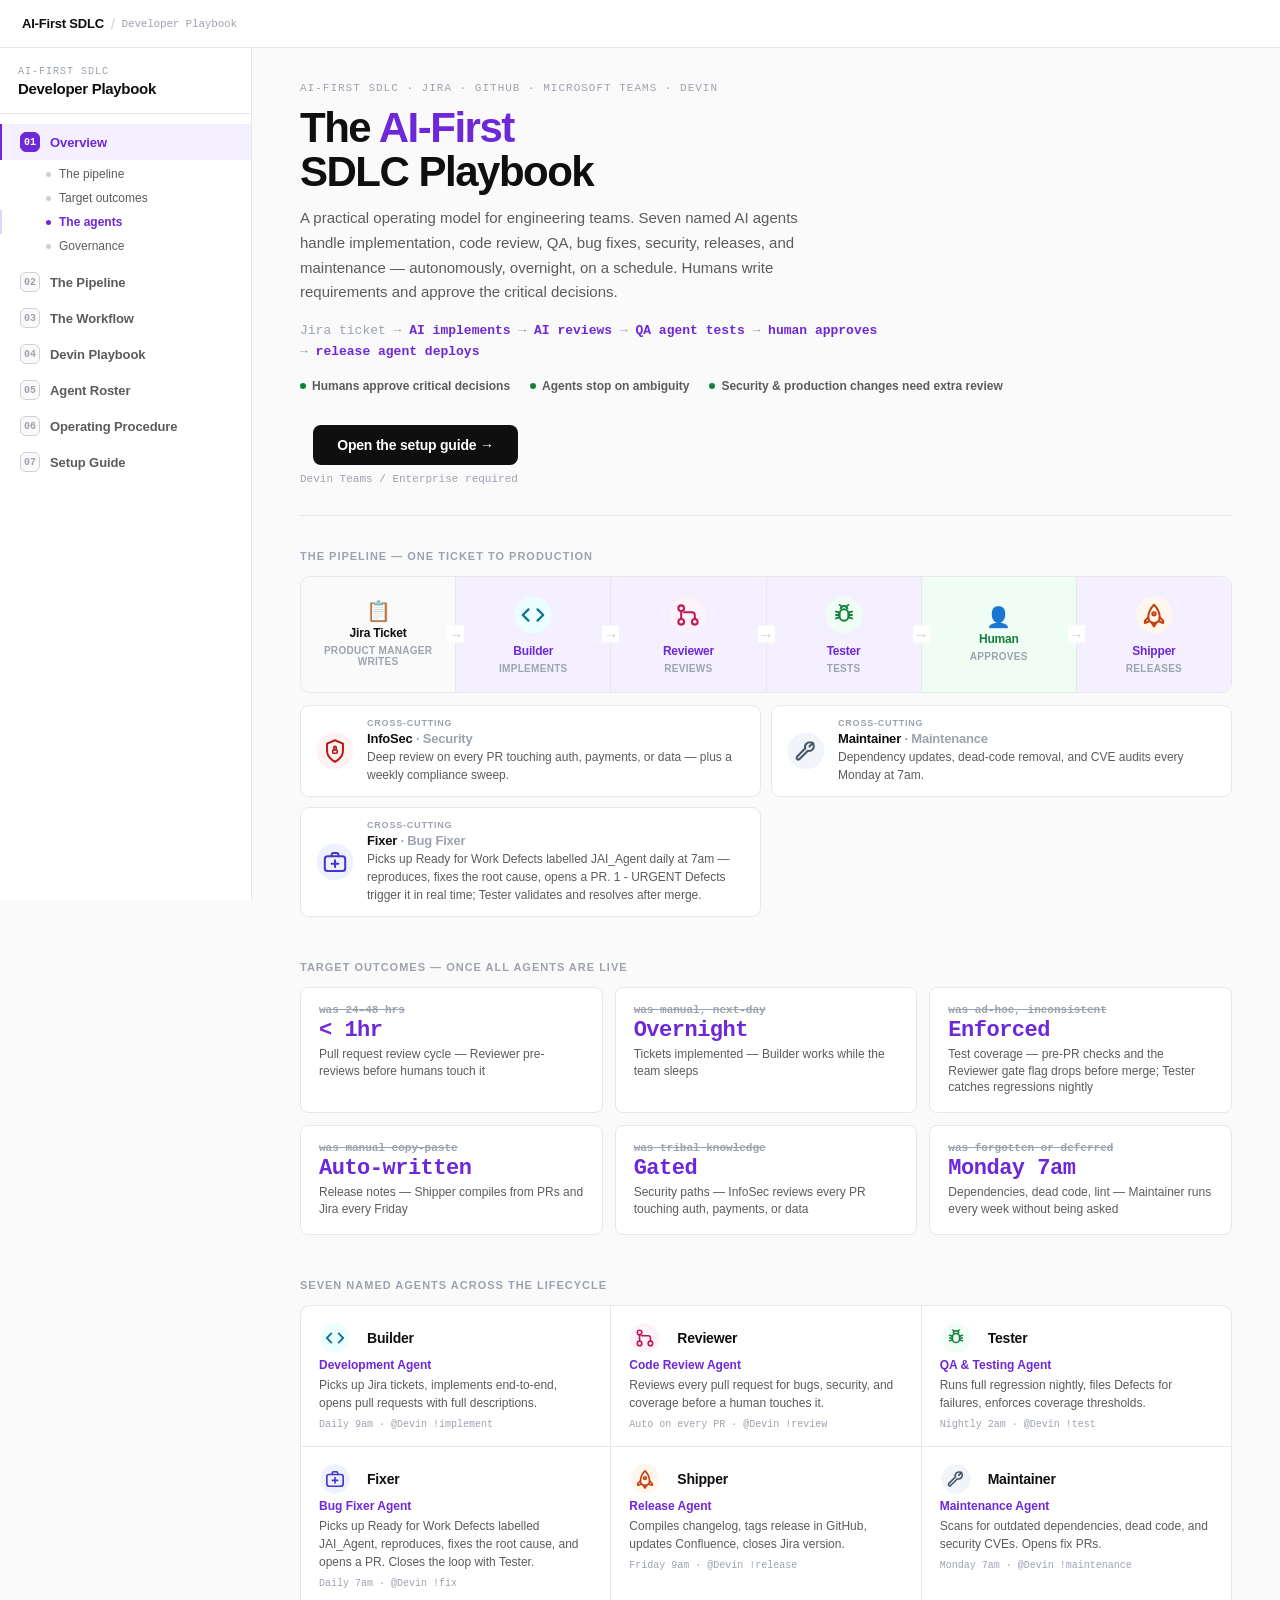
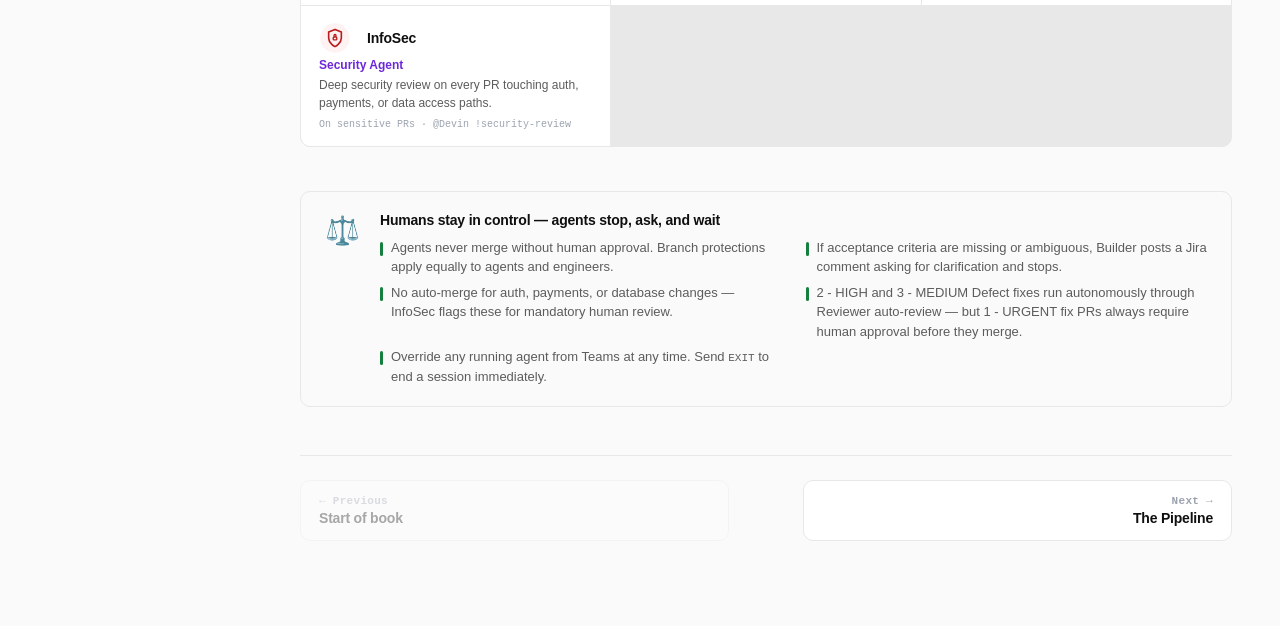
==== commit 19f9c1f4: "Uppercase agent names in pipeline diagrams; sync Fixer/InfoSec rename to deploy In the Mermaid flowc" ====
--- a/sdlc/index.html
+++ b/sdlc/index.html
@@ -4,7 +4,7 @@
 <meta charset="utf-8">
 <meta name="viewport" content="width=device-width, initial-scale=1">
 <title>AI-First SDLC Playbook</title>
-<meta name="description" content="AI-first SDLC playbook — a seven-chapter operating guide with named AI agents: Builder, Reviewer, Tester, Mender, Shipper, Maintainer, Guardian. Powered by Devin and Devin Desktop (formerly Windsurf).">
+<meta name="description" content="AI-first SDLC playbook — a seven-chapter operating guide with named AI agents: Builder, Reviewer, Tester, Fixer, Shipper, Maintainer, InfoSec. Powered by Devin and Devin Desktop (formerly Windsurf).">
 <meta property="og:title" content="AI-First SDLC Playbook">
 <meta property="og:type" content="website">
 <meta name="theme-color" content="#0F0F0F">
@@ -52,10 +52,10 @@
     </div>
     <div class="lp-cross-grid">
       <div class="lp-cross-card">
-        <div class="lp-cross-badge-wrap"><span class="agent-badge guardian-badge" style="width: 40px; height: 40px;"><svg viewBox="0 0 24 24"><circle cx="12" cy="12" r="11" class="badge-bg"/><path d="M12 21.5 C12 21.5, 19 18, 19 12 L19 5.5 L12 2.5 L5 5.5 L5 12 C5 18, 12 21.5, 12 21.5 Z" stroke-width="1.8" stroke-linecap="round" stroke-linejoin="round" fill="none" class="badge-icon"/><rect x="10" y="11" width="4" height="3" rx="1" stroke-width="1.5" fill="none" class="badge-icon"/><path d="M11 11 L11 9 A1 1 0 0 1 13 9 L13 11" stroke-width="1.5" fill="none" class="badge-icon"/></svg></span></div>
+        <div class="lp-cross-badge-wrap"><span class="agent-badge infosec-badge" style="width: 40px; height: 40px;"><svg viewBox="0 0 24 24"><circle cx="12" cy="12" r="11" class="badge-bg"/><path d="M12 21.5 C12 21.5, 19 18, 19 12 L19 5.5 L12 2.5 L5 5.5 L5 12 C5 18, 12 21.5, 12 21.5 Z" stroke-width="1.8" stroke-linecap="round" stroke-linejoin="round" fill="none" class="badge-icon"/><rect x="10" y="11" width="4" height="3" rx="1" stroke-width="1.5" fill="none" class="badge-icon"/><path d="M11 11 L11 9 A1 1 0 0 1 13 9 L13 11" stroke-width="1.5" fill="none" class="badge-icon"/></svg></span></div>
         <div>
           <div class="lp-cross-tag">Cross-cutting</div>
-          <div class="lp-cross-name">Guardian <span>· Security</span></div>
+          <div class="lp-cross-name">InfoSec <span>· Security</span></div>
           <div class="lp-cross-desc">Deep review on every PR touching auth, payments, or data — plus a weekly compliance sweep.</div>
         </div>
       </div>
@@ -68,10 +68,10 @@
         </div>
       </div>
       <div class="lp-cross-card">
-        <div class="lp-cross-badge-wrap"><span class="agent-badge mender-badge" style="width: 40px; height: 40px;"><svg viewBox="0 0 24 24"><circle cx="12" cy="12" r="11" class="badge-bg"/><rect x="3" y="7" width="18" height="13" rx="2.5" stroke-width="1.8" fill="none" class="badge-icon"/><path d="M9 7 V5.5 A1.5 1.5 0 0 1 10.5 4 L13.5 4 A1.5 1.5 0 0 1 15 5.5 V7" stroke-width="1.8" fill="none" stroke-linecap="round" stroke-linejoin="round" class="badge-icon"/><path d="M12 10.5 V16.5 M9 13.5 H15" stroke-width="1.8" stroke-linecap="round" class="badge-icon"/></svg></span></div>
+        <div class="lp-cross-badge-wrap"><span class="agent-badge fixer-badge" style="width: 40px; height: 40px;"><svg viewBox="0 0 24 24"><circle cx="12" cy="12" r="11" class="badge-bg"/><rect x="3" y="7" width="18" height="13" rx="2.5" stroke-width="1.8" fill="none" class="badge-icon"/><path d="M9 7 V5.5 A1.5 1.5 0 0 1 10.5 4 L13.5 4 A1.5 1.5 0 0 1 15 5.5 V7" stroke-width="1.8" fill="none" stroke-linecap="round" stroke-linejoin="round" class="badge-icon"/><path d="M12 10.5 V16.5 M9 13.5 H15" stroke-width="1.8" stroke-linecap="round" class="badge-icon"/></svg></span></div>
         <div>
           <div class="lp-cross-tag">Cross-cutting</div>
-          <div class="lp-cross-name">Mender <span>· Bug Fixer</span></div>
+          <div class="lp-cross-name">Fixer <span>· Bug Fixer</span></div>
           <div class="lp-cross-desc">Picks up Ready for Work Defects labelled JAI_Agent daily at 7am — reproduces, fixes the root cause, opens a PR. 1 - URGENT Defects trigger it in real time; Tester validates and resolves after merge.</div>
         </div>
       </div>
@@ -86,7 +86,7 @@
       <div class="outcome-card"><div class="outcome-delta">was manual, next-day</div><div class="outcome-val">Overnight</div><div class="outcome-lbl">Tickets implemented — Builder works while the team sleeps</div></div>
       <div class="outcome-card"><div class="outcome-delta">was ad-hoc, inconsistent</div><div class="outcome-val">Enforced</div><div class="outcome-lbl">Test coverage — pre-PR checks and the Reviewer gate flag drops before merge; Tester catches regressions nightly</div></div>
       <div class="outcome-card"><div class="outcome-delta">was manual copy-paste</div><div class="outcome-val">Auto-written</div><div class="outcome-lbl">Release notes — Shipper compiles from PRs and Jira every Friday</div></div>
-      <div class="outcome-card"><div class="outcome-delta">was tribal knowledge</div><div class="outcome-val">Gated</div><div class="outcome-lbl">Security paths — Guardian reviews every PR touching auth, payments, or data</div></div>
+      <div class="outcome-card"><div class="outcome-delta">was tribal knowledge</div><div class="outcome-val">Gated</div><div class="outcome-lbl">Security paths — InfoSec reviews every PR touching auth, payments, or data</div></div>
       <div class="outcome-card"><div class="outcome-delta">was forgotten or deferred</div><div class="outcome-val">Monday 7am</div><div class="outcome-lbl">Dependencies, dead code, lint — Maintainer runs every week without being asked</div></div>
     </div>
   </section>
@@ -98,10 +98,10 @@
       <a class="lp-agent-card" href="agents.html#builder"><div class="lac-top" style="display:flex;align-items:center"><span class="agent-badge builder-badge" style="width:32px;height:32px;margin-right:8px"><svg viewBox="0 0 24 24"><circle cx="12" cy="12" r="11" class="badge-bg"/><path d="M8 7 L3 12 L8 17 M16 7 L21 12 L16 17" stroke-width="2" stroke-linecap="round" stroke-linejoin="round" fill="none" class="badge-icon"/></svg></span><span class="lac-name">Builder</span></div><div class="lac-role">Development Agent</div><div class="lac-desc">Picks up Jira tickets, implements end-to-end, opens pull requests with full descriptions.</div><div class="lac-trigger">Daily 9am · @Devin !implement</div></a>
       <a class="lp-agent-card" href="agents.html#reviewer"><div class="lac-top" style="display:flex;align-items:center"><span class="agent-badge reviewer-badge" style="width:32px;height:32px;margin-right:8px"><svg viewBox="0 0 24 24"><circle cx="12" cy="12" r="11" class="badge-bg"/><circle cx="6" cy="6" r="2.5" class="badge-icon" fill="none" stroke-width="1.8"/><circle cx="6" cy="18" r="2.5" class="badge-icon" fill="none" stroke-width="1.8"/><circle cx="18" cy="18" r="2.5" class="badge-icon" fill="none" stroke-width="1.8"/><path d="M6 8.5 L6 15.5 M18 15.5 L18 12 A2.5 2.5 0 0 0 15.5 9.5 L8.5 9.5" stroke-width="1.8" stroke-linecap="round" stroke-linejoin="round" fill="none" class="badge-icon"/></svg></span><span class="lac-name">Reviewer</span></div><div class="lac-role">Code Review Agent</div><div class="lac-desc">Reviews every pull request for bugs, security, and coverage before a human touches it.</div><div class="lac-trigger">Auto on every PR · @Devin !review</div></a>
       <a class="lp-agent-card" href="agents.html#tester"><div class="lac-top" style="display:flex;align-items:center"><span class="agent-badge tester-badge" style="width:32px;height:32px;margin-right:8px"><svg viewBox="0 0 24 24"><circle cx="12" cy="12" r="11" class="badge-bg"/><rect x="8" y="7" width="8" height="10" rx="4" stroke-width="1.8" fill="none" class="badge-icon"/><path d="M9 7 A3 3 0 0 1 15 7" stroke-width="1.8" fill="none" class="badge-icon"/><path d="M5 9 L8 10 M5 12 L8 12 M5 15 L8 14 M19 9 L16 10 M19 12 L16 12 M19 15 L16 14" stroke-width="1.8" stroke-linecap="round" class="badge-icon"/><path d="M10 5 C9 3, 8 3, 8 3 M14 5 C15 3, 16 3, 16 3" stroke-width="1.5" stroke-linecap="round" class="badge-icon"/></svg></span><span class="lac-name">Tester</span></div><div class="lac-role">QA &amp; Testing Agent</div><div class="lac-desc">Runs full regression nightly, files Defects for failures, enforces coverage thresholds.</div><div class="lac-trigger">Nightly 2am · @Devin !test</div></a>
-      <a class="lp-agent-card" href="agents.html#mender"><div class="lac-top" style="display:flex;align-items:center"><span class="agent-badge mender-badge" style="width:32px;height:32px;margin-right:8px"><svg viewBox="0 0 24 24"><circle cx="12" cy="12" r="11" class="badge-bg"/><rect x="3" y="7" width="18" height="13" rx="2.5" stroke-width="1.8" fill="none" class="badge-icon"/><path d="M9 7 V5.5 A1.5 1.5 0 0 1 10.5 4 L13.5 4 A1.5 1.5 0 0 1 15 5.5 V7" stroke-width="1.8" fill="none" stroke-linecap="round" stroke-linejoin="round" class="badge-icon"/><path d="M12 10.5 V16.5 M9 13.5 H15" stroke-width="1.8" stroke-linecap="round" class="badge-icon"/></svg></span><span class="lac-name">Mender</span></div><div class="lac-role">Bug Fixer Agent</div><div class="lac-desc">Picks up Ready for Work Defects labelled JAI_Agent, reproduces, fixes the root cause, and opens a PR. Closes the loop with Tester.</div><div class="lac-trigger">Daily 7am · @Devin !fix</div></a>
+      <a class="lp-agent-card" href="agents.html#fixer"><div class="lac-top" style="display:flex;align-items:center"><span class="agent-badge fixer-badge" style="width:32px;height:32px;margin-right:8px"><svg viewBox="0 0 24 24"><circle cx="12" cy="12" r="11" class="badge-bg"/><rect x="3" y="7" width="18" height="13" rx="2.5" stroke-width="1.8" fill="none" class="badge-icon"/><path d="M9 7 V5.5 A1.5 1.5 0 0 1 10.5 4 L13.5 4 A1.5 1.5 0 0 1 15 5.5 V7" stroke-width="1.8" fill="none" stroke-linecap="round" stroke-linejoin="round" class="badge-icon"/><path d="M12 10.5 V16.5 M9 13.5 H15" stroke-width="1.8" stroke-linecap="round" class="badge-icon"/></svg></span><span class="lac-name">Fixer</span></div><div class="lac-role">Bug Fixer Agent</div><div class="lac-desc">Picks up Ready for Work Defects labelled JAI_Agent, reproduces, fixes the root cause, and opens a PR. Closes the loop with Tester.</div><div class="lac-trigger">Daily 7am · @Devin !fix</div></a>
       <a class="lp-agent-card" href="agents.html#shipper"><div class="lac-top" style="display:flex;align-items:center"><span class="agent-badge shipper-badge" style="width:32px;height:32px;margin-right:8px"><svg viewBox="0 0 24 24"><circle cx="12" cy="12" r="11" class="badge-bg"/><path d="M12 3 C15 6, 17 10, 17 14 C17 17, 15 19, 12 19 C9 19, 7 17, 7 14 C7 10, 9 6, 12 3 Z" stroke-width="1.8" stroke-linecap="round" stroke-linejoin="round" fill="none" class="badge-icon"/><path d="M7 14 L4 17 L4 19 L7 18 M17 14 L20 17 L20 19 L17 18" stroke-width="1.8" stroke-linecap="round" stroke-linejoin="round" fill="none" class="badge-icon"/><circle cx="12" cy="11" r="1.5" stroke-width="1.8" fill="none" class="badge-icon"/><path d="M10 19 L12 22 L14 19" stroke-width="1.8" stroke-linecap="round" stroke-linejoin="round" fill="none" class="badge-icon"/></svg></span><span class="lac-name">Shipper</span></div><div class="lac-role">Release Agent</div><div class="lac-desc">Compiles changelog, tags release in GitHub, updates Confluence, closes Jira version.</div><div class="lac-trigger">Friday 9am · @Devin !release</div></a>
       <a class="lp-agent-card" href="agents.html#maintainer"><div class="lac-top" style="display:flex;align-items:center"><span class="agent-badge maintainer-badge" style="width:32px;height:32px;margin-right:8px"><svg viewBox="0 0 24 24"><circle cx="12" cy="12" r="11" class="badge-bg"/><path d="M18.4 5.6 a4.3 4.3 0 0 0 -6.1 0 c-1.1 1.1 -1.4 2.7 -0.9 4 L4 17.1 a1.5 1.5 0 0 0 2.1 2.1 l7.5 -7.5 c1.3 0.5 2.9 0.2 4 -0.9 a4.3 4.3 0 0 0 0 -6.1 Z" stroke-width="1.8" stroke-linecap="round" stroke-linejoin="round" fill="none" class="badge-icon"/><path d="M15 8 L18 5" stroke-width="1.8" stroke-linecap="round" class="badge-icon"/></svg></span><span class="lac-name">Maintainer</span></div><div class="lac-role">Maintenance Agent</div><div class="lac-desc">Scans for outdated dependencies, dead code, and security CVEs. Opens fix PRs.</div><div class="lac-trigger">Monday 7am · @Devin !maintenance</div></a>
-      <a class="lp-agent-card" href="agents.html#guardian"><div class="lac-top" style="display:flex;align-items:center"><span class="agent-badge guardian-badge" style="width:32px;height:32px;margin-right:8px"><svg viewBox="0 0 24 24"><circle cx="12" cy="12" r="11" class="badge-bg"/><path d="M12 21.5 C12 21.5, 19 18, 19 12 L19 5.5 L12 2.5 L5 5.5 L5 12 C5 18, 12 21.5, 12 21.5 Z" stroke-width="1.8" stroke-linecap="round" stroke-linejoin="round" fill="none" class="badge-icon"/><rect x="10" y="11" width="4" height="3" rx="1" stroke-width="1.5" fill="none" class="badge-icon"/><path d="M11 11 L11 9 A1 1 0 0 1 13 9 L13 11" stroke-width="1.5" fill="none" class="badge-icon"/></svg></span><span class="lac-name">Guardian</span></div><div class="lac-role">Security Agent</div><div class="lac-desc">Deep security review on every PR touching auth, payments, or data access paths.</div><div class="lac-trigger">On sensitive PRs · @Devin !security-review</div></a>
+      <a class="lp-agent-card" href="agents.html#infosec"><div class="lac-top" style="display:flex;align-items:center"><span class="agent-badge infosec-badge" style="width:32px;height:32px;margin-right:8px"><svg viewBox="0 0 24 24"><circle cx="12" cy="12" r="11" class="badge-bg"/><path d="M12 21.5 C12 21.5, 19 18, 19 12 L19 5.5 L12 2.5 L5 5.5 L5 12 C5 18, 12 21.5, 12 21.5 Z" stroke-width="1.8" stroke-linecap="round" stroke-linejoin="round" fill="none" class="badge-icon"/><rect x="10" y="11" width="4" height="3" rx="1" stroke-width="1.5" fill="none" class="badge-icon"/><path d="M11 11 L11 9 A1 1 0 0 1 13 9 L13 11" stroke-width="1.5" fill="none" class="badge-icon"/></svg></span><span class="lac-name">InfoSec</span></div><div class="lac-role">Security Agent</div><div class="lac-desc">Deep security review on every PR touching auth, payments, or data access paths.</div><div class="lac-trigger">On sensitive PRs · @Devin !security-review</div></a>
     </div>
   </section>
 
@@ -114,7 +114,7 @@
         <div class="lp-gov-items">
           <div class="lp-gov-item"><div class="gov-pip"></div><span>Agents never merge without human approval. Branch protections apply equally to agents and engineers.</span></div>
           <div class="lp-gov-item"><div class="gov-pip"></div><span>If acceptance criteria are missing or ambiguous, Builder posts a Jira comment asking for clarification and stops.</span></div>
-          <div class="lp-gov-item"><div class="gov-pip"></div><span>No auto-merge for auth, payments, or database changes — Guardian flags these for mandatory human review.</span></div>
+          <div class="lp-gov-item"><div class="gov-pip"></div><span>No auto-merge for auth, payments, or database changes — InfoSec flags these for mandatory human review.</span></div>
           <div class="lp-gov-item"><div class="gov-pip"></div><span>2 - HIGH and 3 - MEDIUM Defect fixes run autonomously through Reviewer auto-review — but 1 - URGENT fix PRs always require human approval before they merge.</span></div>
           <div class="lp-gov-item"><div class="gov-pip"></div><span>Override any running agent from Teams at any time. Send <code style="font-family:monospace;font-size:11px">EXIT</code> to end a session immediately.</span></div>
         </div>
--- a/sdlc/assets/book.css
+++ b/sdlc/assets/book.css
@@ -456,11 +456,11 @@
 .maintainer-badge .badge-bg { fill: #F1F5F9; }
 .maintainer-badge .badge-icon { stroke: #475569; }
 
-.guardian-badge .badge-bg { fill: #FEF2F2; }
-.guardian-badge .badge-icon { stroke: #B91C1C; }
-
-.mender-badge .badge-bg { fill: #EEF2FF; }
-.mender-badge .badge-icon { stroke: #4338CA; }
+.infosec-badge .badge-bg { fill: #FEF2F2; }
+.infosec-badge .badge-icon { stroke: #B91C1C; }
+
+.fixer-badge .badge-bg { fill: #EEF2FF; }
+.fixer-badge .badge-icon { stroke: #4338CA; }
 
 /* Dark Mode Colors */
 @media (prefers-color-scheme: dark) {
@@ -479,9 +479,9 @@
   .maintainer-badge .badge-bg { fill: #334155; }
   .maintainer-badge .badge-icon { stroke: #CBD5E1; }
 
-  .guardian-badge .badge-bg { fill: #7F1D1D; }
-  .guardian-badge .badge-icon { stroke: #FCA5A5; }
-
-  .mender-badge .badge-bg { fill: #312E81; }
-  .mender-badge .badge-icon { stroke: #A5B4FC; }
-}
+  .infosec-badge .badge-bg { fill: #7F1D1D; }
+  .infosec-badge .badge-icon { stroke: #FCA5A5; }
+
+  .fixer-badge .badge-bg { fill: #312E81; }
+  .fixer-badge .badge-icon { stroke: #A5B4FC; }
+}
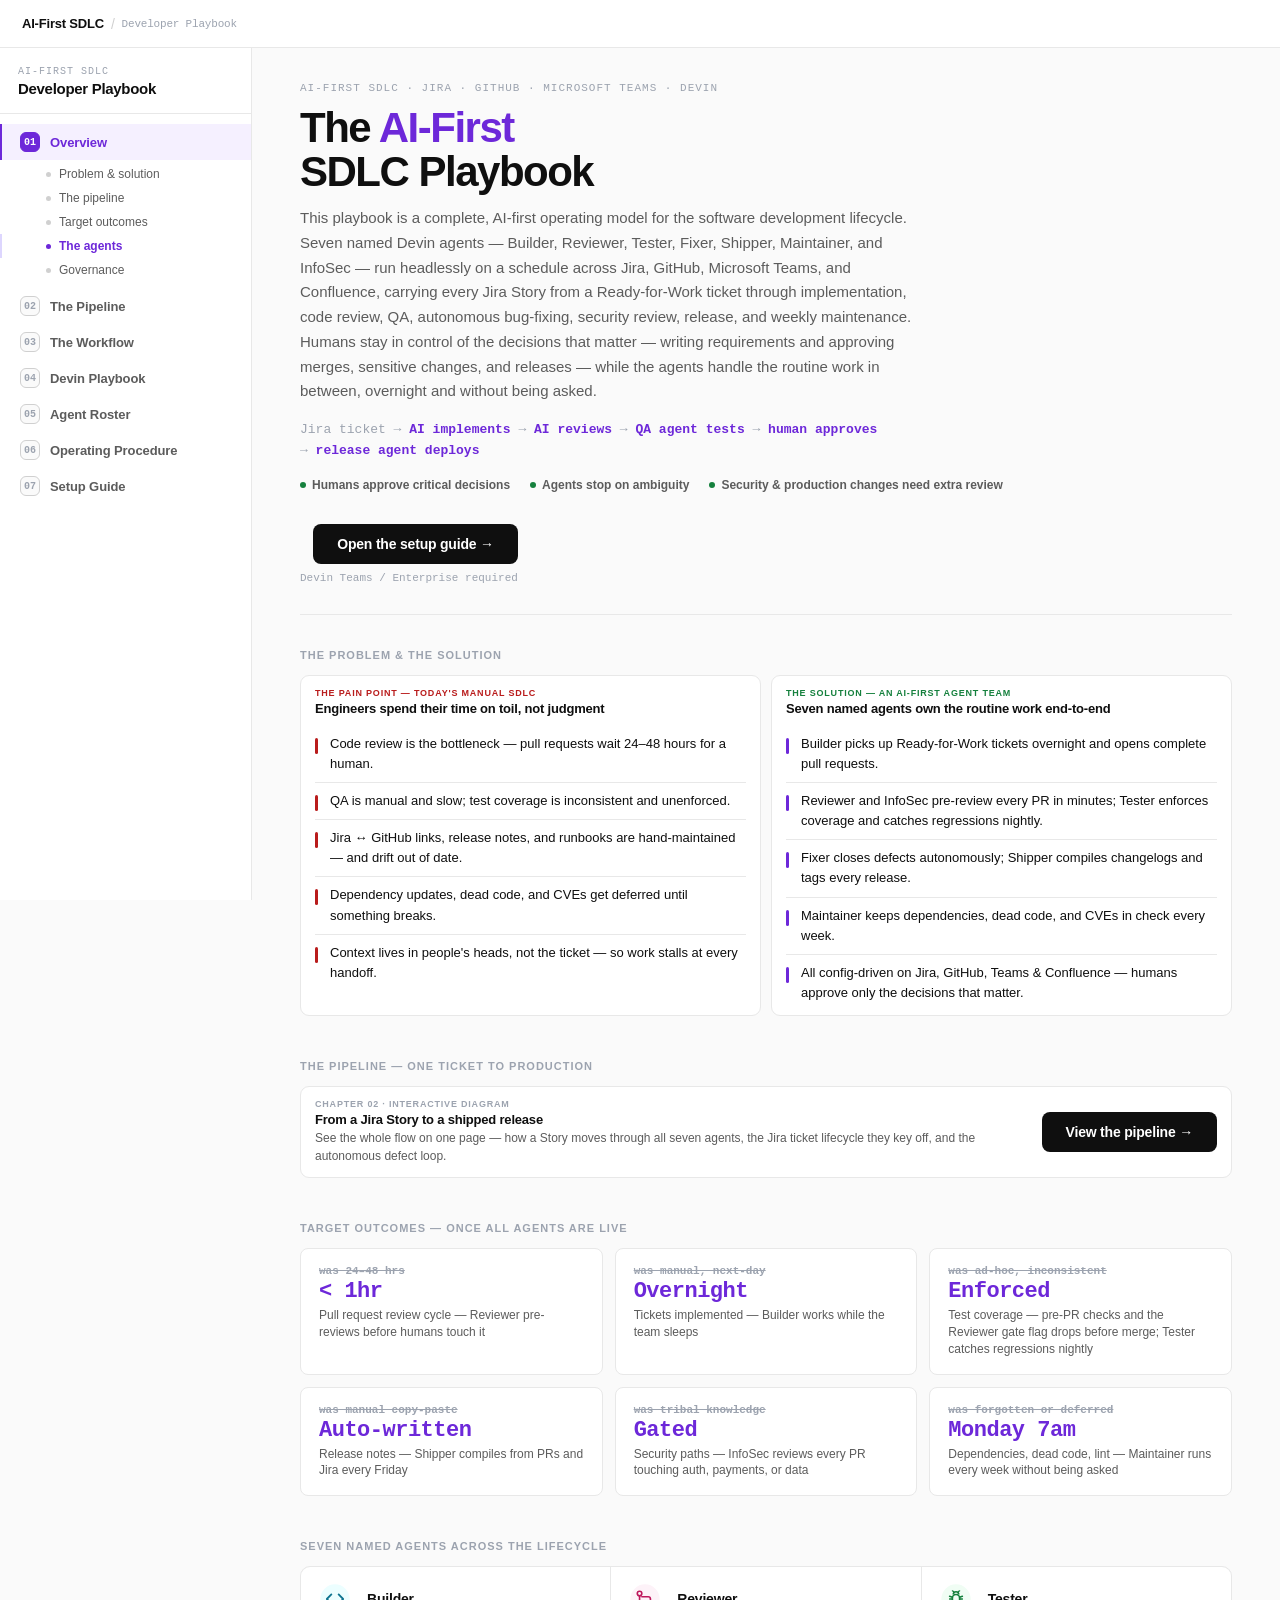
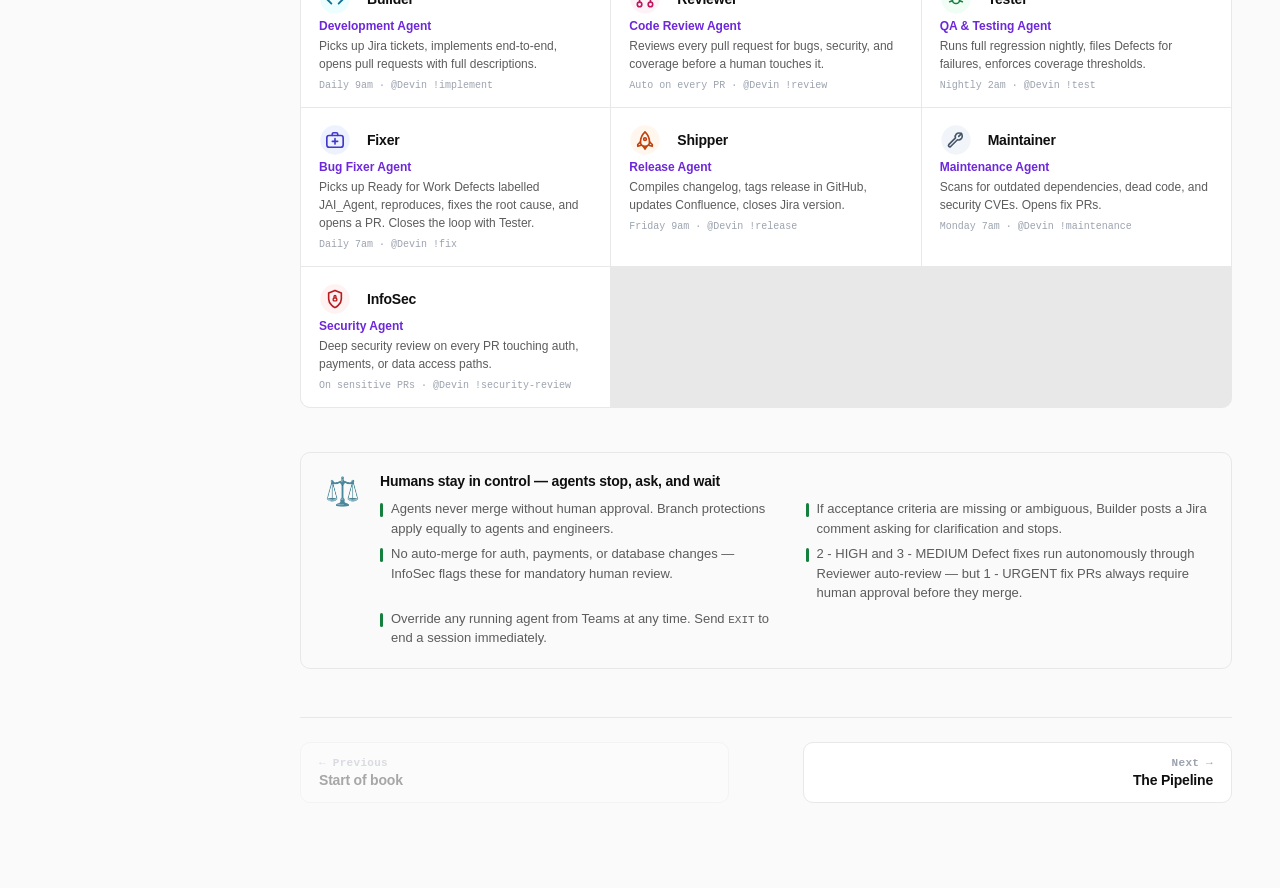
==== commit 2a12ca30: "Rework overview page: full summary, problem/solution, link to Pipeline - Replace the hero blurb with" ====
--- a/sdlc/index.html
+++ b/sdlc/index.html
@@ -25,7 +25,7 @@
     <div>
       <div class="lp-eyebrow">AI-First SDLC · Jira · GitHub · Microsoft Teams · Devin</div>
       <h1 class="lp-h1">The <em>AI-First</em><br>SDLC Playbook</h1>
-      <p class="lp-sub">A practical operating model for engineering teams. Seven named AI agents handle implementation, code review, QA, bug fixes, security, releases, and maintenance — autonomously, overnight, on a schedule. Humans write requirements and approve the critical decisions.</p>
+      <p class="lp-sub" style="max-width:620px">This playbook is a complete, AI-first operating model for the software development lifecycle. Seven named Devin agents — Builder, Reviewer, Tester, Fixer, Shipper, Maintainer, and InfoSec — run headlessly on a schedule across Jira, GitHub, Microsoft Teams, and Confluence, carrying every Jira Story from a Ready-for-Work ticket through implementation, code review, QA, autonomous bug-fixing, security review, release, and weekly maintenance. Humans stay in control of the decisions that matter — writing requirements and approving merges, sensitive changes, and releases — while the agents handle the routine work in between, overnight and without being asked.</p>
       <p class="lp-flow-line">Jira ticket → <span>AI implements</span> → <span>AI reviews</span> → <span>QA agent tests</span> → <span>human approves</span> → <span>release agent deploys</span></p>
       <div class="lp-trust">
         <div class="lp-trust-item"><div class="lp-trust-dot"></div>Humans approve critical decisions</div>
@@ -39,43 +39,42 @@
     </div>
   </div>
 
-  <!-- ── Pipeline ── -->
+  <!-- ── Problem / Solution ── -->
+  <section class="book-section" id="why" data-spy>
+    <div class="lp-section-head"><div class="lp-section-label">The problem &amp; the solution</div></div>
+    <div class="lp-cross-grid">
+      <div class="lp-cross-card" style="display:block">
+        <div class="lp-cross-tag" style="color:var(--red)">The pain point — today's manual SDLC</div>
+        <div class="lp-cross-name" style="margin:2px 0 10px">Engineers spend their time on toil, not judgment</div>
+        <div class="ruled-item"><div class="item-pip pip-pain"></div><span>Code review is the bottleneck — pull requests wait 24–48 hours for a human.</span></div>
+        <div class="ruled-item"><div class="item-pip pip-pain"></div><span>QA is manual and slow; test coverage is inconsistent and unenforced.</span></div>
+        <div class="ruled-item"><div class="item-pip pip-pain"></div><span>Jira ↔ GitHub links, release notes, and runbooks are hand-maintained — and drift out of date.</span></div>
+        <div class="ruled-item"><div class="item-pip pip-pain"></div><span>Dependency updates, dead code, and CVEs get deferred until something breaks.</span></div>
+        <div class="ruled-item"><div class="item-pip pip-pain"></div><span>Context lives in people's heads, not the ticket — so work stalls at every handoff.</span></div>
+      </div>
+      <div class="lp-cross-card" style="display:block">
+        <div class="lp-cross-tag" style="color:var(--green)">The solution — an AI-first agent team</div>
+        <div class="lp-cross-name" style="margin:2px 0 10px">Seven named agents own the routine work end-to-end</div>
+        <div class="ruled-item"><div class="item-pip pip-agent"></div><span>Builder picks up Ready-for-Work tickets overnight and opens complete pull requests.</span></div>
+        <div class="ruled-item"><div class="item-pip pip-agent"></div><span>Reviewer and InfoSec pre-review every PR in minutes; Tester enforces coverage and catches regressions nightly.</span></div>
+        <div class="ruled-item"><div class="item-pip pip-agent"></div><span>Fixer closes defects autonomously; Shipper compiles changelogs and tags every release.</span></div>
+        <div class="ruled-item"><div class="item-pip pip-agent"></div><span>Maintainer keeps dependencies, dead code, and CVEs in check every week.</span></div>
+        <div class="ruled-item"><div class="item-pip pip-agent"></div><span>All config-driven on Jira, GitHub, Teams &amp; Confluence — humans approve only the decisions that matter.</span></div>
+      </div>
+    </div>
+  </section>
+
+  <!-- ── Pipeline (link to full diagram) ── -->
   <section class="book-section" id="pipeline" data-spy>
     <div class="lp-pipeline-head"><div class="lp-pipeline-label">The pipeline — one ticket to production</div></div>
-    <div class="pipeline-flow">
-      <div class="pf-node start"><div class="pf-emoji">📋</div><div class="pf-name">Jira Ticket</div><div class="pf-role">Product manager writes</div></div>
-      <div class="pf-node agent highlight"><div class="pf-badge-wrap"><span class="agent-badge builder-badge" style="width: 40px; height: 40px;"><svg viewBox="0 0 24 24"><circle cx="12" cy="12" r="11" class="badge-bg"/><path d="M8 7 L3 12 L8 17 M16 7 L21 12 L16 17" stroke-width="2" stroke-linecap="round" stroke-linejoin="round" fill="none" class="badge-icon"/></svg></span></div><div class="pf-name">Builder</div><div class="pf-role">Implements</div></div>
-      <div class="pf-node agent highlight"><div class="pf-badge-wrap"><span class="agent-badge reviewer-badge" style="width: 40px; height: 40px;"><svg viewBox="0 0 24 24"><circle cx="12" cy="12" r="11" class="badge-bg"/><circle cx="6" cy="6" r="2.5" class="badge-icon" fill="none" stroke-width="1.8"/><circle cx="6" cy="18" r="2.5" class="badge-icon" fill="none" stroke-width="1.8"/><circle cx="18" cy="18" r="2.5" class="badge-icon" fill="none" stroke-width="1.8"/><path d="M6 8.5 L6 15.5 M18 15.5 L18 12 A2.5 2.5 0 0 0 15.5 9.5 L8.5 9.5" stroke-width="1.8" stroke-linecap="round" stroke-linejoin="round" fill="none" class="badge-icon"/></svg></span></div><div class="pf-name">Reviewer</div><div class="pf-role">Reviews</div></div>
-      <div class="pf-node agent highlight"><div class="pf-badge-wrap"><span class="agent-badge tester-badge" style="width: 40px; height: 40px;"><svg viewBox="0 0 24 24"><circle cx="12" cy="12" r="11" class="badge-bg"/><rect x="8" y="7" width="8" height="10" rx="4" stroke-width="1.8" fill="none" class="badge-icon"/><path d="M9 7 A3 3 0 0 1 15 7" stroke-width="1.8" fill="none" class="badge-icon"/><path d="M5 9 L8 10 M5 12 L8 12 M5 15 L8 14 M19 9 L16 10 M19 12 L16 12 M19 15 L16 14" stroke-width="1.8" stroke-linecap="round" class="badge-icon"/><path d="M10 5 C9 3, 8 3, 8 3 M14 5 C15 3, 16 3, 16 3" stroke-width="1.5" stroke-linecap="round" class="badge-icon"/></svg></span></div><div class="pf-name">Tester</div><div class="pf-role">Tests</div></div>
-      <div class="pf-node human"><div class="pf-emoji">👤</div><div class="pf-name">Human</div><div class="pf-role">Approves</div></div>
-      <div class="pf-node agent highlight"><div class="pf-badge-wrap"><span class="agent-badge shipper-badge" style="width: 40px; height: 40px;"><svg viewBox="0 0 24 24"><circle cx="12" cy="12" r="11" class="badge-bg"/><path d="M12 3 C15 6, 17 10, 17 14 C17 17, 15 19, 12 19 C9 19, 7 17, 7 14 C7 10, 9 6, 12 3 Z" stroke-width="1.8" stroke-linecap="round" stroke-linejoin="round" fill="none" class="badge-icon"/><path d="M7 14 L4 17 L4 19 L7 18 M17 14 L20 17 L20 19 L17 18" stroke-width="1.8" stroke-linecap="round" stroke-linejoin="round" fill="none" class="badge-icon"/><circle cx="12" cy="11" r="1.5" stroke-width="1.8" fill="none" class="badge-icon"/><path d="M10 19 L12 22 L14 19" stroke-width="1.8" stroke-linecap="round" stroke-linejoin="round" fill="none" class="badge-icon"/></svg></span></div><div class="pf-name">Shipper</div><div class="pf-role">Releases</div></div>
-    </div>
-    <div class="lp-cross-grid">
-      <div class="lp-cross-card">
-        <div class="lp-cross-badge-wrap"><span class="agent-badge infosec-badge" style="width: 40px; height: 40px;"><svg viewBox="0 0 24 24"><circle cx="12" cy="12" r="11" class="badge-bg"/><path d="M12 21.5 C12 21.5, 19 18, 19 12 L19 5.5 L12 2.5 L5 5.5 L5 12 C5 18, 12 21.5, 12 21.5 Z" stroke-width="1.8" stroke-linecap="round" stroke-linejoin="round" fill="none" class="badge-icon"/><rect x="10" y="11" width="4" height="3" rx="1" stroke-width="1.5" fill="none" class="badge-icon"/><path d="M11 11 L11 9 A1 1 0 0 1 13 9 L13 11" stroke-width="1.5" fill="none" class="badge-icon"/></svg></span></div>
-        <div>
-          <div class="lp-cross-tag">Cross-cutting</div>
-          <div class="lp-cross-name">InfoSec <span>· Security</span></div>
-          <div class="lp-cross-desc">Deep review on every PR touching auth, payments, or data — plus a weekly compliance sweep.</div>
-        </div>
+    <a class="lp-cross-card" href="pipeline.html" style="justify-content:space-between;text-decoration:none">
+      <div>
+        <div class="lp-cross-tag">Chapter 02 · Interactive diagram</div>
+        <div class="lp-cross-name">From a Jira Story to a shipped release</div>
+        <div class="lp-cross-desc">See the whole flow on one page — how a Story moves through all seven agents, the Jira ticket lifecycle they key off, and the autonomous defect loop.</div>
       </div>
-      <div class="lp-cross-card">
-        <div class="lp-cross-badge-wrap"><span class="agent-badge maintainer-badge" style="width: 40px; height: 40px;"><svg viewBox="0 0 24 24"><circle cx="12" cy="12" r="11" class="badge-bg"/><path d="M18.4 5.6 a4.3 4.3 0 0 0 -6.1 0 c-1.1 1.1 -1.4 2.7 -0.9 4 L4 17.1 a1.5 1.5 0 0 0 2.1 2.1 l7.5 -7.5 c1.3 0.5 2.9 0.2 4 -0.9 a4.3 4.3 0 0 0 0 -6.1 Z" stroke-width="1.8" stroke-linecap="round" stroke-linejoin="round" fill="none" class="badge-icon"/><path d="M15 8 L18 5" stroke-width="1.8" stroke-linecap="round" class="badge-icon"/></svg></span></div>
-        <div>
-          <div class="lp-cross-tag">Cross-cutting</div>
-          <div class="lp-cross-name">Maintainer <span>· Maintenance</span></div>
-          <div class="lp-cross-desc">Dependency updates, dead-code removal, and CVE audits every Monday at 7am.</div>
-        </div>
-      </div>
-      <div class="lp-cross-card">
-        <div class="lp-cross-badge-wrap"><span class="agent-badge fixer-badge" style="width: 40px; height: 40px;"><svg viewBox="0 0 24 24"><circle cx="12" cy="12" r="11" class="badge-bg"/><rect x="3" y="7" width="18" height="13" rx="2.5" stroke-width="1.8" fill="none" class="badge-icon"/><path d="M9 7 V5.5 A1.5 1.5 0 0 1 10.5 4 L13.5 4 A1.5 1.5 0 0 1 15 5.5 V7" stroke-width="1.8" fill="none" stroke-linecap="round" stroke-linejoin="round" class="badge-icon"/><path d="M12 10.5 V16.5 M9 13.5 H15" stroke-width="1.8" stroke-linecap="round" class="badge-icon"/></svg></span></div>
-        <div>
-          <div class="lp-cross-tag">Cross-cutting</div>
-          <div class="lp-cross-name">Fixer <span>· Bug Fixer</span></div>
-          <div class="lp-cross-desc">Picks up Ready for Work Defects labelled JAI_Agent daily at 7am — reproduces, fixes the root cause, opens a PR. 1 - URGENT Defects trigger it in real time; Tester validates and resolves after merge.</div>
-        </div>
-      </div>
-    </div>
+      <span class="lp-cta-primary">View the pipeline →</span>
+    </a>
   </section>
 
   <!-- ── Outcomes ── -->
@@ -128,6 +127,7 @@
 <script src="assets/nav.js"></script>
 <script>
   window.BOOK_SUBNAV = [
+    { id:'why',        label:'Problem & solution' },
     { id:'pipeline',   label:'The pipeline' },
     { id:'outcomes',   label:'Target outcomes' },
     { id:'agents-map', label:'The agents' },
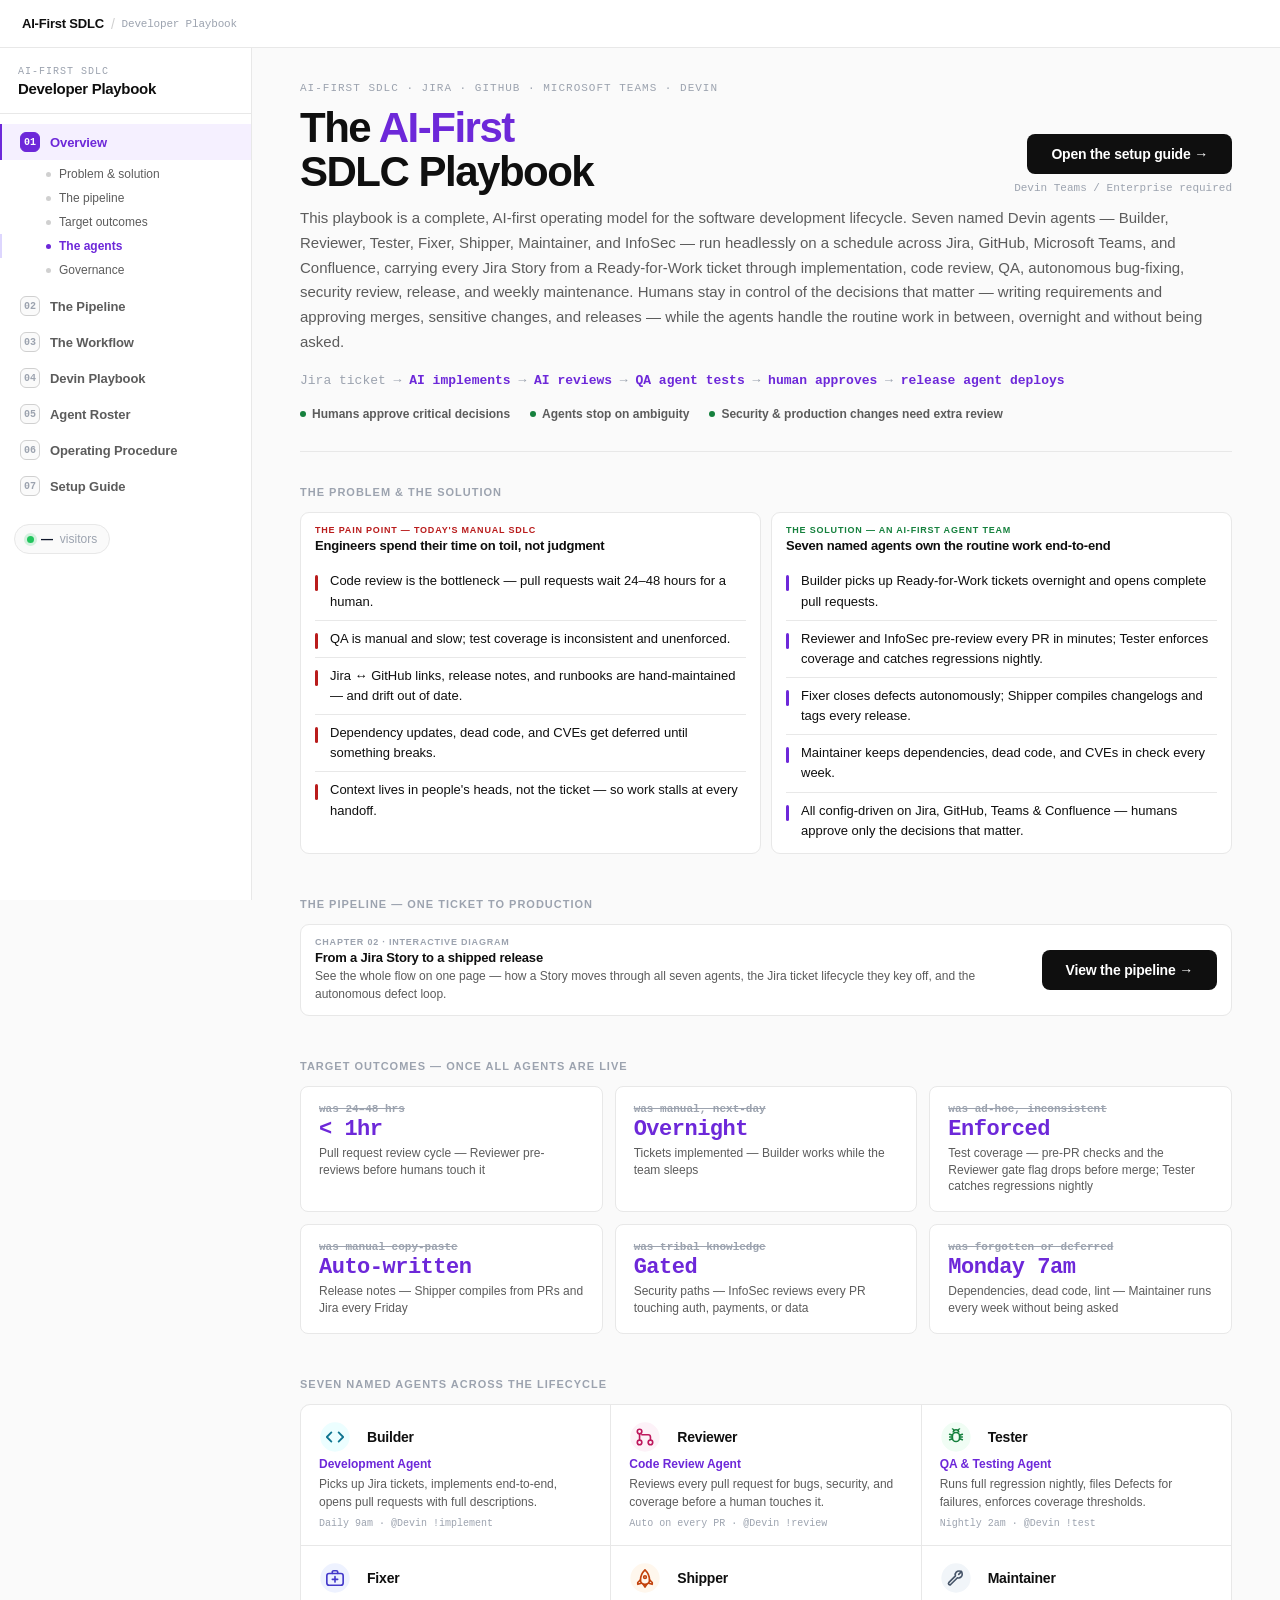
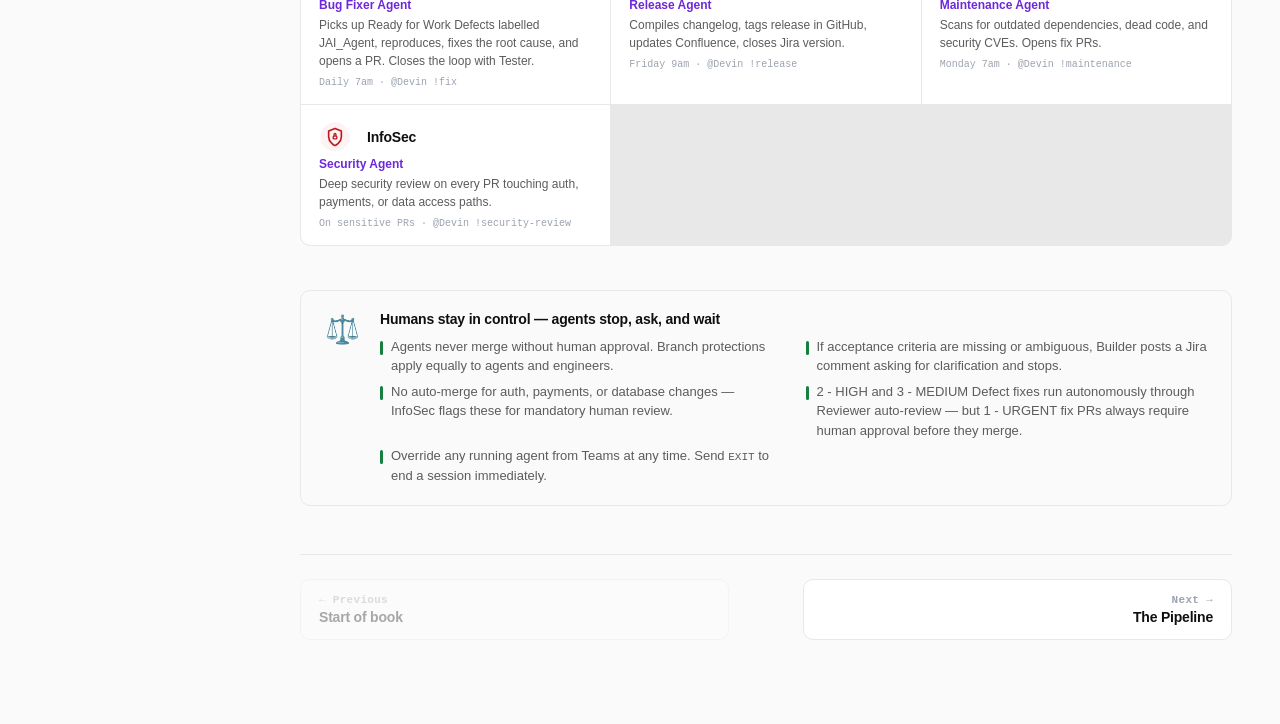
==== commit db74b8bc: "Make hero summary full-width on the overview page Move the CTA into a top row beside the title and l" ====
--- a/sdlc/index.html
+++ b/sdlc/index.html
@@ -21,21 +21,23 @@
 <main class="book-main">
 
   <!-- ── Hero ── -->
-  <div class="lp-hero">
-    <div>
-      <div class="lp-eyebrow">AI-First SDLC · Jira · GitHub · Microsoft Teams · Devin</div>
-      <h1 class="lp-h1">The <em>AI-First</em><br>SDLC Playbook</h1>
-      <p class="lp-sub" style="max-width:620px">This playbook is a complete, AI-first operating model for the software development lifecycle. Seven named Devin agents — Builder, Reviewer, Tester, Fixer, Shipper, Maintainer, and InfoSec — run headlessly on a schedule across Jira, GitHub, Microsoft Teams, and Confluence, carrying every Jira Story from a Ready-for-Work ticket through implementation, code review, QA, autonomous bug-fixing, security review, release, and weekly maintenance. Humans stay in control of the decisions that matter — writing requirements and approving merges, sensitive changes, and releases — while the agents handle the routine work in between, overnight and without being asked.</p>
-      <p class="lp-flow-line">Jira ticket → <span>AI implements</span> → <span>AI reviews</span> → <span>QA agent tests</span> → <span>human approves</span> → <span>release agent deploys</span></p>
-      <div class="lp-trust">
-        <div class="lp-trust-item"><div class="lp-trust-dot"></div>Humans approve critical decisions</div>
-        <div class="lp-trust-item"><div class="lp-trust-dot"></div>Agents stop on ambiguity</div>
-        <div class="lp-trust-item"><div class="lp-trust-dot"></div>Security &amp; production changes need extra review</div>
+  <div class="lp-hero" style="flex-direction:column;align-items:stretch;justify-content:flex-start;gap:0">
+    <div style="display:flex;align-items:flex-end;justify-content:space-between;gap:32px;flex-wrap:wrap">
+      <div>
+        <div class="lp-eyebrow">AI-First SDLC · Jira · GitHub · Microsoft Teams · Devin</div>
+        <h1 class="lp-h1">The <em>AI-First</em><br>SDLC Playbook</h1>
+      </div>
+      <div class="lp-hero-actions">
+        <a class="lp-cta-primary" href="setup.html">Open the setup guide →</a>
+        <div class="lp-cta-note">Devin Teams / Enterprise required</div>
       </div>
     </div>
-    <div class="lp-hero-actions">
-      <a class="lp-cta-primary" href="setup.html">Open the setup guide →</a>
-      <div class="lp-cta-note">Devin Teams / Enterprise required</div>
+    <p class="lp-sub" style="max-width:none">This playbook is a complete, AI-first operating model for the software development lifecycle. Seven named Devin agents — Builder, Reviewer, Tester, Fixer, Shipper, Maintainer, and InfoSec — run headlessly on a schedule across Jira, GitHub, Microsoft Teams, and Confluence, carrying every Jira Story from a Ready-for-Work ticket through implementation, code review, QA, autonomous bug-fixing, security review, release, and weekly maintenance. Humans stay in control of the decisions that matter — writing requirements and approving merges, sensitive changes, and releases — while the agents handle the routine work in between, overnight and without being asked.</p>
+    <p class="lp-flow-line" style="max-width:none">Jira ticket → <span>AI implements</span> → <span>AI reviews</span> → <span>QA agent tests</span> → <span>human approves</span> → <span>release agent deploys</span></p>
+    <div class="lp-trust">
+      <div class="lp-trust-item"><div class="lp-trust-dot"></div>Humans approve critical decisions</div>
+      <div class="lp-trust-item"><div class="lp-trust-dot"></div>Agents stop on ambiguity</div>
+      <div class="lp-trust-item"><div class="lp-trust-dot"></div>Security &amp; production changes need extra review</div>
     </div>
   </div>
 
--- a/sdlc/assets/book.css
+++ b/sdlc/assets/book.css
@@ -49,6 +49,10 @@
 .bn-subitem.active{color:var(--ai-accent);font-weight:700;border-left-color:var(--ai-accent-border)}
 .bn-sub-dot{width:5px;height:5px;border-radius:50%;background:var(--border-mid);flex-shrink:0}
 .bn-subitem.active .bn-sub-dot{background:var(--ai-accent)}
+.bn-visitors{display:flex;align-items:center;gap:7px;margin:20px 14px 0;padding:7px 12px;background:var(--bg);border:1px solid var(--border);border-radius:999px;font-size:12px;color:var(--text-2);width:max-content;max-width:calc(100% - 28px)}
+.bnv-dot{width:7px;height:7px;border-radius:50%;background:#22C55E;box-shadow:0 0 0 3px rgba(34,197,94,.18);flex-shrink:0}
+.bnv-count{font-weight:800;color:var(--ink);font-variant-numeric:tabular-nums;letter-spacing:-0.2px}
+.bnv-label{color:var(--text-3)}
 
 /* ── Main content ── */
 .book-main{margin-left:var(--sidebar-w);padding:74px 48px 80px;max-width:calc(var(--sidebar-w) + 940px)}
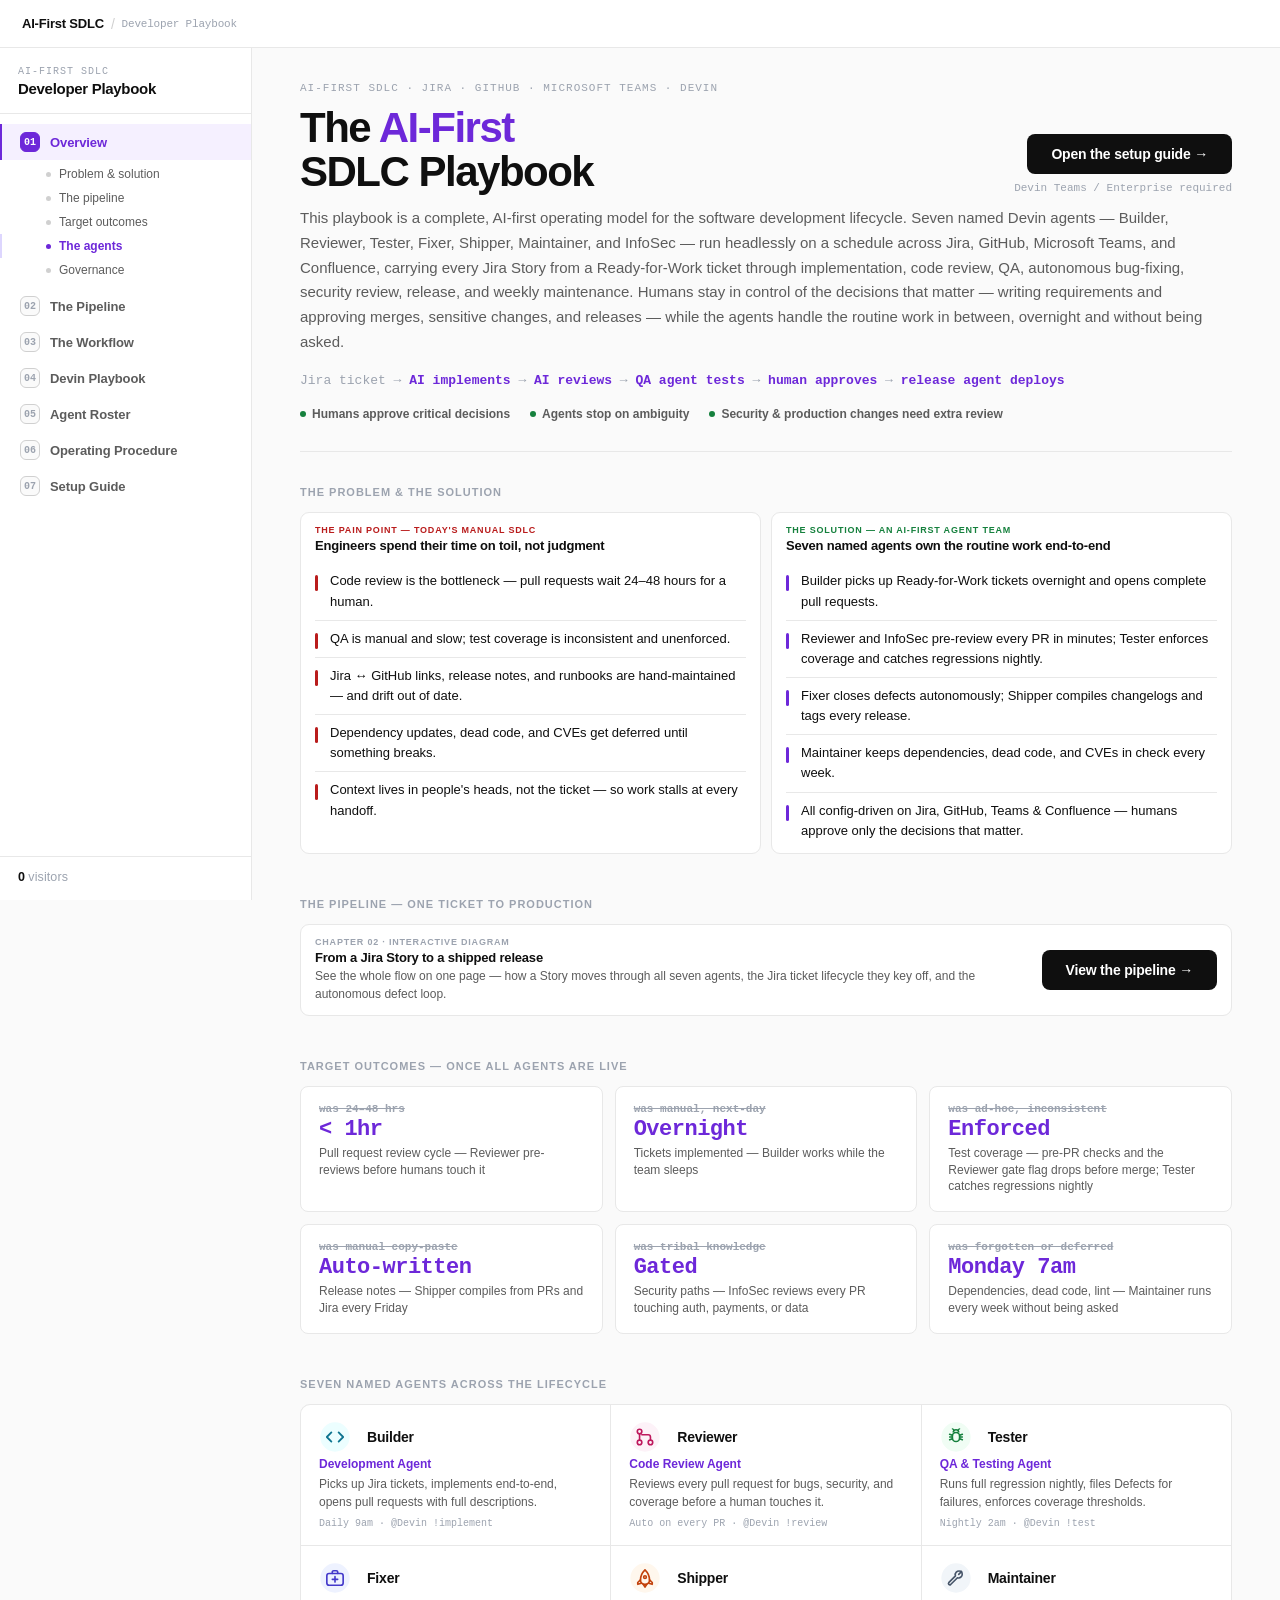
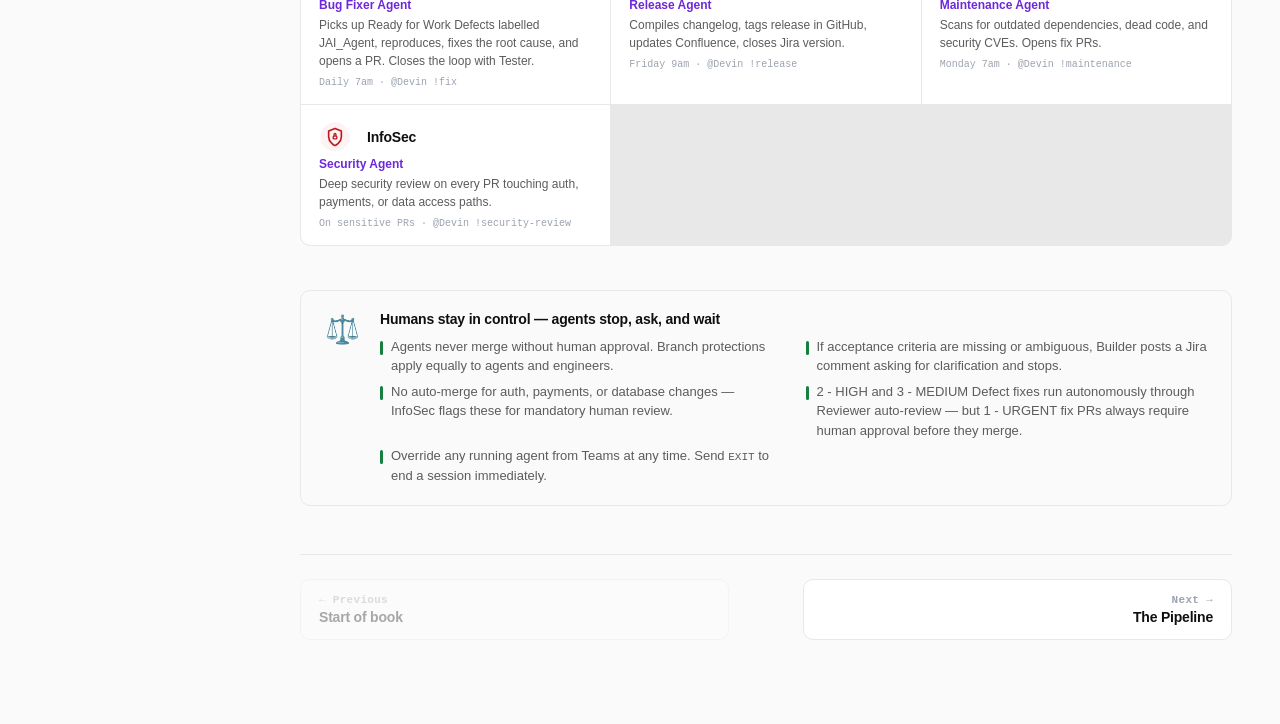
==== commit 75115327: "Merge the duplicate /sdlc/ copy into the canonical root site The site now lives only at the repo roo" ====
--- a/sdlc/index.html
+++ b/sdlc/index.html
@@ -2,140 +2,11 @@
 <html lang="en">
 <head>
 <meta charset="utf-8">
-<meta name="viewport" content="width=device-width, initial-scale=1">
-<title>AI-First SDLC Playbook</title>
-<meta name="description" content="AI-first SDLC playbook — a seven-chapter operating guide with named AI agents: Builder, Reviewer, Tester, Fixer, Shipper, Maintainer, InfoSec. Powered by Devin and Devin Desktop (formerly Windsurf).">
-<meta property="og:title" content="AI-First SDLC Playbook">
-<meta property="og:type" content="website">
-<meta name="theme-color" content="#0F0F0F">
-<link rel="stylesheet" href="assets/book.css">
+<title>Redirecting…</title>
+<link rel="canonical" href="https://aayushus.github.io/">
+<meta name="robots" content="noindex">
+<meta http-equiv="refresh" content="0; url=../">
+<script>location.replace("../" + location.hash);</script>
 </head>
-<body data-chapter="overview">
-<nav class="topnav">
-  <div class="topnav-inner">
-    <a class="topnav-brand" href="index.html">AI-First SDLC <span class="topnav-sep">/</span> <span class="topnav-tag">Developer Playbook</span></a>
-  </div>
-</nav>
-<aside class="booknav" id="booknav"></aside>
-
-<main class="book-main">
-
-  <!-- ── Hero ── -->
-  <div class="lp-hero" style="flex-direction:column;align-items:stretch;justify-content:flex-start;gap:0">
-    <div style="display:flex;align-items:flex-end;justify-content:space-between;gap:32px;flex-wrap:wrap">
-      <div>
-        <div class="lp-eyebrow">AI-First SDLC · Jira · GitHub · Microsoft Teams · Devin</div>
-        <h1 class="lp-h1">The <em>AI-First</em><br>SDLC Playbook</h1>
-      </div>
-      <div class="lp-hero-actions">
-        <a class="lp-cta-primary" href="setup.html">Open the setup guide →</a>
-        <div class="lp-cta-note">Devin Teams / Enterprise required</div>
-      </div>
-    </div>
-    <p class="lp-sub" style="max-width:none">This playbook is a complete, AI-first operating model for the software development lifecycle. Seven named Devin agents — Builder, Reviewer, Tester, Fixer, Shipper, Maintainer, and InfoSec — run headlessly on a schedule across Jira, GitHub, Microsoft Teams, and Confluence, carrying every Jira Story from a Ready-for-Work ticket through implementation, code review, QA, autonomous bug-fixing, security review, release, and weekly maintenance. Humans stay in control of the decisions that matter — writing requirements and approving merges, sensitive changes, and releases — while the agents handle the routine work in between, overnight and without being asked.</p>
-    <p class="lp-flow-line" style="max-width:none">Jira ticket → <span>AI implements</span> → <span>AI reviews</span> → <span>QA agent tests</span> → <span>human approves</span> → <span>release agent deploys</span></p>
-    <div class="lp-trust">
-      <div class="lp-trust-item"><div class="lp-trust-dot"></div>Humans approve critical decisions</div>
-      <div class="lp-trust-item"><div class="lp-trust-dot"></div>Agents stop on ambiguity</div>
-      <div class="lp-trust-item"><div class="lp-trust-dot"></div>Security &amp; production changes need extra review</div>
-    </div>
-  </div>
-
-  <!-- ── Problem / Solution ── -->
-  <section class="book-section" id="why" data-spy>
-    <div class="lp-section-head"><div class="lp-section-label">The problem &amp; the solution</div></div>
-    <div class="lp-cross-grid">
-      <div class="lp-cross-card" style="display:block">
-        <div class="lp-cross-tag" style="color:var(--red)">The pain point — today's manual SDLC</div>
-        <div class="lp-cross-name" style="margin:2px 0 10px">Engineers spend their time on toil, not judgment</div>
-        <div class="ruled-item"><div class="item-pip pip-pain"></div><span>Code review is the bottleneck — pull requests wait 24–48 hours for a human.</span></div>
-        <div class="ruled-item"><div class="item-pip pip-pain"></div><span>QA is manual and slow; test coverage is inconsistent and unenforced.</span></div>
-        <div class="ruled-item"><div class="item-pip pip-pain"></div><span>Jira ↔ GitHub links, release notes, and runbooks are hand-maintained — and drift out of date.</span></div>
-        <div class="ruled-item"><div class="item-pip pip-pain"></div><span>Dependency updates, dead code, and CVEs get deferred until something breaks.</span></div>
-        <div class="ruled-item"><div class="item-pip pip-pain"></div><span>Context lives in people's heads, not the ticket — so work stalls at every handoff.</span></div>
-      </div>
-      <div class="lp-cross-card" style="display:block">
-        <div class="lp-cross-tag" style="color:var(--green)">The solution — an AI-first agent team</div>
-        <div class="lp-cross-name" style="margin:2px 0 10px">Seven named agents own the routine work end-to-end</div>
-        <div class="ruled-item"><div class="item-pip pip-agent"></div><span>Builder picks up Ready-for-Work tickets overnight and opens complete pull requests.</span></div>
-        <div class="ruled-item"><div class="item-pip pip-agent"></div><span>Reviewer and InfoSec pre-review every PR in minutes; Tester enforces coverage and catches regressions nightly.</span></div>
-        <div class="ruled-item"><div class="item-pip pip-agent"></div><span>Fixer closes defects autonomously; Shipper compiles changelogs and tags every release.</span></div>
-        <div class="ruled-item"><div class="item-pip pip-agent"></div><span>Maintainer keeps dependencies, dead code, and CVEs in check every week.</span></div>
-        <div class="ruled-item"><div class="item-pip pip-agent"></div><span>All config-driven on Jira, GitHub, Teams &amp; Confluence — humans approve only the decisions that matter.</span></div>
-      </div>
-    </div>
-  </section>
-
-  <!-- ── Pipeline (link to full diagram) ── -->
-  <section class="book-section" id="pipeline" data-spy>
-    <div class="lp-pipeline-head"><div class="lp-pipeline-label">The pipeline — one ticket to production</div></div>
-    <a class="lp-cross-card" href="pipeline.html" style="justify-content:space-between;text-decoration:none">
-      <div>
-        <div class="lp-cross-tag">Chapter 02 · Interactive diagram</div>
-        <div class="lp-cross-name">From a Jira Story to a shipped release</div>
-        <div class="lp-cross-desc">See the whole flow on one page — how a Story moves through all seven agents, the Jira ticket lifecycle they key off, and the autonomous defect loop.</div>
-      </div>
-      <span class="lp-cta-primary">View the pipeline →</span>
-    </a>
-  </section>
-
-  <!-- ── Outcomes ── -->
-  <section class="book-section" id="outcomes" data-spy>
-    <div class="lp-section-head"><div class="lp-section-label">Target outcomes — once all agents are live</div></div>
-    <div class="lp-outcomes">
-      <div class="outcome-card"><div class="outcome-delta">was 24–48 hrs</div><div class="outcome-val">&lt; 1hr</div><div class="outcome-lbl">Pull request review cycle — Reviewer pre-reviews before humans touch it</div></div>
-      <div class="outcome-card"><div class="outcome-delta">was manual, next-day</div><div class="outcome-val">Overnight</div><div class="outcome-lbl">Tickets implemented — Builder works while the team sleeps</div></div>
-      <div class="outcome-card"><div class="outcome-delta">was ad-hoc, inconsistent</div><div class="outcome-val">Enforced</div><div class="outcome-lbl">Test coverage — pre-PR checks and the Reviewer gate flag drops before merge; Tester catches regressions nightly</div></div>
-      <div class="outcome-card"><div class="outcome-delta">was manual copy-paste</div><div class="outcome-val">Auto-written</div><div class="outcome-lbl">Release notes — Shipper compiles from PRs and Jira every Friday</div></div>
-      <div class="outcome-card"><div class="outcome-delta">was tribal knowledge</div><div class="outcome-val">Gated</div><div class="outcome-lbl">Security paths — InfoSec reviews every PR touching auth, payments, or data</div></div>
-      <div class="outcome-card"><div class="outcome-delta">was forgotten or deferred</div><div class="outcome-val">Monday 7am</div><div class="outcome-lbl">Dependencies, dead code, lint — Maintainer runs every week without being asked</div></div>
-    </div>
-  </section>
-
-  <!-- ── Agent map ── -->
-  <section class="book-section" id="agents-map" data-spy>
-    <div class="lp-section-head"><div class="lp-section-label">Seven named agents across the lifecycle</div></div>
-    <div class="lp-agent-grid">
-      <a class="lp-agent-card" href="agents.html#builder"><div class="lac-top" style="display:flex;align-items:center"><span class="agent-badge builder-badge" style="width:32px;height:32px;margin-right:8px"><svg viewBox="0 0 24 24"><circle cx="12" cy="12" r="11" class="badge-bg"/><path d="M8 7 L3 12 L8 17 M16 7 L21 12 L16 17" stroke-width="2" stroke-linecap="round" stroke-linejoin="round" fill="none" class="badge-icon"/></svg></span><span class="lac-name">Builder</span></div><div class="lac-role">Development Agent</div><div class="lac-desc">Picks up Jira tickets, implements end-to-end, opens pull requests with full descriptions.</div><div class="lac-trigger">Daily 9am · @Devin !implement</div></a>
-      <a class="lp-agent-card" href="agents.html#reviewer"><div class="lac-top" style="display:flex;align-items:center"><span class="agent-badge reviewer-badge" style="width:32px;height:32px;margin-right:8px"><svg viewBox="0 0 24 24"><circle cx="12" cy="12" r="11" class="badge-bg"/><circle cx="6" cy="6" r="2.5" class="badge-icon" fill="none" stroke-width="1.8"/><circle cx="6" cy="18" r="2.5" class="badge-icon" fill="none" stroke-width="1.8"/><circle cx="18" cy="18" r="2.5" class="badge-icon" fill="none" stroke-width="1.8"/><path d="M6 8.5 L6 15.5 M18 15.5 L18 12 A2.5 2.5 0 0 0 15.5 9.5 L8.5 9.5" stroke-width="1.8" stroke-linecap="round" stroke-linejoin="round" fill="none" class="badge-icon"/></svg></span><span class="lac-name">Reviewer</span></div><div class="lac-role">Code Review Agent</div><div class="lac-desc">Reviews every pull request for bugs, security, and coverage before a human touches it.</div><div class="lac-trigger">Auto on every PR · @Devin !review</div></a>
-      <a class="lp-agent-card" href="agents.html#tester"><div class="lac-top" style="display:flex;align-items:center"><span class="agent-badge tester-badge" style="width:32px;height:32px;margin-right:8px"><svg viewBox="0 0 24 24"><circle cx="12" cy="12" r="11" class="badge-bg"/><rect x="8" y="7" width="8" height="10" rx="4" stroke-width="1.8" fill="none" class="badge-icon"/><path d="M9 7 A3 3 0 0 1 15 7" stroke-width="1.8" fill="none" class="badge-icon"/><path d="M5 9 L8 10 M5 12 L8 12 M5 15 L8 14 M19 9 L16 10 M19 12 L16 12 M19 15 L16 14" stroke-width="1.8" stroke-linecap="round" class="badge-icon"/><path d="M10 5 C9 3, 8 3, 8 3 M14 5 C15 3, 16 3, 16 3" stroke-width="1.5" stroke-linecap="round" class="badge-icon"/></svg></span><span class="lac-name">Tester</span></div><div class="lac-role">QA &amp; Testing Agent</div><div class="lac-desc">Runs full regression nightly, files Defects for failures, enforces coverage thresholds.</div><div class="lac-trigger">Nightly 2am · @Devin !test</div></a>
-      <a class="lp-agent-card" href="agents.html#fixer"><div class="lac-top" style="display:flex;align-items:center"><span class="agent-badge fixer-badge" style="width:32px;height:32px;margin-right:8px"><svg viewBox="0 0 24 24"><circle cx="12" cy="12" r="11" class="badge-bg"/><rect x="3" y="7" width="18" height="13" rx="2.5" stroke-width="1.8" fill="none" class="badge-icon"/><path d="M9 7 V5.5 A1.5 1.5 0 0 1 10.5 4 L13.5 4 A1.5 1.5 0 0 1 15 5.5 V7" stroke-width="1.8" fill="none" stroke-linecap="round" stroke-linejoin="round" class="badge-icon"/><path d="M12 10.5 V16.5 M9 13.5 H15" stroke-width="1.8" stroke-linecap="round" class="badge-icon"/></svg></span><span class="lac-name">Fixer</span></div><div class="lac-role">Bug Fixer Agent</div><div class="lac-desc">Picks up Ready for Work Defects labelled JAI_Agent, reproduces, fixes the root cause, and opens a PR. Closes the loop with Tester.</div><div class="lac-trigger">Daily 7am · @Devin !fix</div></a>
-      <a class="lp-agent-card" href="agents.html#shipper"><div class="lac-top" style="display:flex;align-items:center"><span class="agent-badge shipper-badge" style="width:32px;height:32px;margin-right:8px"><svg viewBox="0 0 24 24"><circle cx="12" cy="12" r="11" class="badge-bg"/><path d="M12 3 C15 6, 17 10, 17 14 C17 17, 15 19, 12 19 C9 19, 7 17, 7 14 C7 10, 9 6, 12 3 Z" stroke-width="1.8" stroke-linecap="round" stroke-linejoin="round" fill="none" class="badge-icon"/><path d="M7 14 L4 17 L4 19 L7 18 M17 14 L20 17 L20 19 L17 18" stroke-width="1.8" stroke-linecap="round" stroke-linejoin="round" fill="none" class="badge-icon"/><circle cx="12" cy="11" r="1.5" stroke-width="1.8" fill="none" class="badge-icon"/><path d="M10 19 L12 22 L14 19" stroke-width="1.8" stroke-linecap="round" stroke-linejoin="round" fill="none" class="badge-icon"/></svg></span><span class="lac-name">Shipper</span></div><div class="lac-role">Release Agent</div><div class="lac-desc">Compiles changelog, tags release in GitHub, updates Confluence, closes Jira version.</div><div class="lac-trigger">Friday 9am · @Devin !release</div></a>
-      <a class="lp-agent-card" href="agents.html#maintainer"><div class="lac-top" style="display:flex;align-items:center"><span class="agent-badge maintainer-badge" style="width:32px;height:32px;margin-right:8px"><svg viewBox="0 0 24 24"><circle cx="12" cy="12" r="11" class="badge-bg"/><path d="M18.4 5.6 a4.3 4.3 0 0 0 -6.1 0 c-1.1 1.1 -1.4 2.7 -0.9 4 L4 17.1 a1.5 1.5 0 0 0 2.1 2.1 l7.5 -7.5 c1.3 0.5 2.9 0.2 4 -0.9 a4.3 4.3 0 0 0 0 -6.1 Z" stroke-width="1.8" stroke-linecap="round" stroke-linejoin="round" fill="none" class="badge-icon"/><path d="M15 8 L18 5" stroke-width="1.8" stroke-linecap="round" class="badge-icon"/></svg></span><span class="lac-name">Maintainer</span></div><div class="lac-role">Maintenance Agent</div><div class="lac-desc">Scans for outdated dependencies, dead code, and security CVEs. Opens fix PRs.</div><div class="lac-trigger">Monday 7am · @Devin !maintenance</div></a>
-      <a class="lp-agent-card" href="agents.html#infosec"><div class="lac-top" style="display:flex;align-items:center"><span class="agent-badge infosec-badge" style="width:32px;height:32px;margin-right:8px"><svg viewBox="0 0 24 24"><circle cx="12" cy="12" r="11" class="badge-bg"/><path d="M12 21.5 C12 21.5, 19 18, 19 12 L19 5.5 L12 2.5 L5 5.5 L5 12 C5 18, 12 21.5, 12 21.5 Z" stroke-width="1.8" stroke-linecap="round" stroke-linejoin="round" fill="none" class="badge-icon"/><rect x="10" y="11" width="4" height="3" rx="1" stroke-width="1.5" fill="none" class="badge-icon"/><path d="M11 11 L11 9 A1 1 0 0 1 13 9 L13 11" stroke-width="1.5" fill="none" class="badge-icon"/></svg></span><span class="lac-name">InfoSec</span></div><div class="lac-role">Security Agent</div><div class="lac-desc">Deep security review on every PR touching auth, payments, or data access paths.</div><div class="lac-trigger">On sensitive PRs · @Devin !security-review</div></a>
-    </div>
-  </section>
-
-  <!-- ── Governance ── -->
-  <section class="book-section" id="governance" data-spy>
-    <div class="lp-governance">
-      <div class="lp-gov-icon">⚖️</div>
-      <div>
-        <div class="lp-gov-title">Humans stay in control — agents stop, ask, and wait</div>
-        <div class="lp-gov-items">
-          <div class="lp-gov-item"><div class="gov-pip"></div><span>Agents never merge without human approval. Branch protections apply equally to agents and engineers.</span></div>
-          <div class="lp-gov-item"><div class="gov-pip"></div><span>If acceptance criteria are missing or ambiguous, Builder posts a Jira comment asking for clarification and stops.</span></div>
-          <div class="lp-gov-item"><div class="gov-pip"></div><span>No auto-merge for auth, payments, or database changes — InfoSec flags these for mandatory human review.</span></div>
-          <div class="lp-gov-item"><div class="gov-pip"></div><span>2 - HIGH and 3 - MEDIUM Defect fixes run autonomously through Reviewer auto-review — but 1 - URGENT fix PRs always require human approval before they merge.</span></div>
-          <div class="lp-gov-item"><div class="gov-pip"></div><span>Override any running agent from Teams at any time. Send <code style="font-family:monospace;font-size:11px">EXIT</code> to end a session immediately.</span></div>
-        </div>
-      </div>
-    </div>
-  </section>
-
-  <footer class="prevnext" id="prevnext"></footer>
-</main>
-
-<script src="assets/nav.js"></script>
-<script>
-  window.BOOK_SUBNAV = [
-    { id:'why',        label:'Problem & solution' },
-    { id:'pipeline',   label:'The pipeline' },
-    { id:'outcomes',   label:'Target outcomes' },
-    { id:'agents-map', label:'The agents' },
-    { id:'governance', label:'Governance' },
-  ];
-  mountBook();
-</script>
-</body>
+<body>This page has moved to <a href="../">https://aayushus.github.io/</a>.</body>
 </html>
